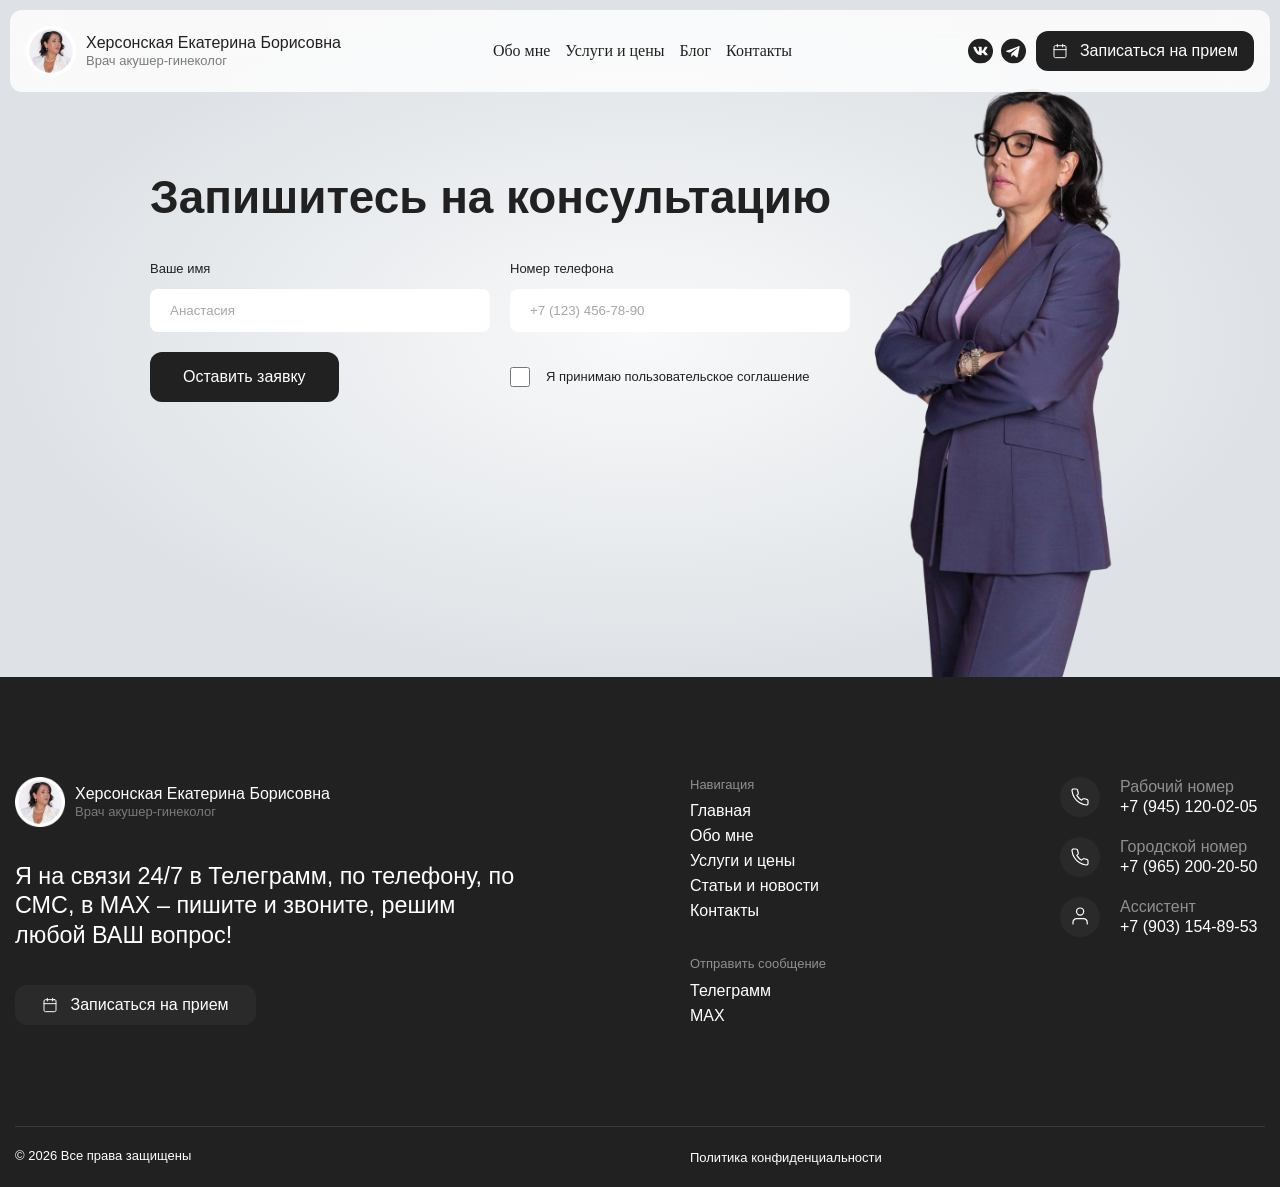
==== about.html @ 73e034a6 "first commit" ====
<!DOCTYPE html>
  <html lang="en">

  <head>
    <meta charset="UTF-8">
    <meta name="viewport" content="width=device-width, initial-scale=1.0">
    <title>Херсонская Екатерина Борисовна</title>
    <link rel="stylesheet" href="vendors/swiper-bundle.min.css">
    <link rel="stylesheet" href="css/style.min.css">
  </head>

  <body>
    <header class="header-page">
      <nav class="header-nav">
        <a href="/" class="header-basic-logo">
          <img src="img/logo.png" alt="" class="logo-main">
          <div class="logo-content">
            <h2 class="logo-title">Херсонская Екатерина Борисовна</h2>
            <p class="logo-text">Врач акушер-гинеколог</p>
          </div>
        </a>
        <div class="header-menu">
          <ul class="nav-page">
            <li class="nav-item">
              <a href="" class="nav-link">Обо мне</a>
            </li>
            <li class="nav-item">
              <a href="" class="nav-link">Услуги и цены</a>
            </li>
            <li class="nav-item">
              <a href="blog.html" class="nav-link">Блог</a>
            </li>
            <li class="nav-item">
              <a href="contacts.html" class="nav-link">Контакты</a>
            </li>
          </ul>
          <div class="callback-content">
            <p class="header-nav-text">Я на связи 24/7 в Телеграмм, по телефону, по СМС, в МАХ – пишите и звоните, решим любой ВАШ вопрос!</p>
            <ul class="header-social">
              <li class="social-item">
                <a href="" class="social-link">
                  <svg>
                    <use xlink:href="sprite/sprite.svg#vk"></use>
                  </svg>
                </a>
              </li>
              <li class="social-item">
                <a href="" class="social-link">
                  <svg>
                    <use xlink:href="sprite/sprite.svg#telegram"></use>
                  </svg>
                </a>
              </li>
            </ul>
            <button class="callback btn-dark">
              <svg>
                <use xlink:href="sprite/sprite.svg#calendar"></use>
              </svg>
              <span>Записаться на прием</span>
            </button>
            <ul class="phone-list">
              <li class="phone-item">
                <a href="tel:+79451200205" class="phone-link">
                  <svg>
                    <use xlink:href="sprite/sprite.svg#phone"></use>
                  </svg>
                  <p>
                    <span class="phone-link-title">Рабочий номер</span>
                    <span>+7 (945) 120-02-05</span>
                  </p>
                </a>
              </li>
              <li class="phone-item">
                <a href="tel:+79652002050" class="phone-link">
                  <svg>
                    <use xlink:href="sprite/sprite.svg#phone"></use>
                  </svg>
                  <p>
                    <span class="phone-link-title">Городской номер</span>
                    <span>+7 (965) 200-20-50</span>
                  </p>
                </a>
              </li>
              <li class="phone-item">
                <a href="tel:+79031548953" class="phone-link">
                  <svg>
                    <use xlink:href="sprite/sprite.svg#phone-people"></use>
                  </svg>
                  <p>
                    <span class="phone-link-title">Ассистент</span>
                    <span>+7 (903) 154-89-53</span>
                  </p>
                </a>
              </li>
            </ul>
          </div>
        </div>
        <button class="btn-burger">
          <span class="burger-line"></span>
        </button>
      </nav>
    </header>

    <main>
      <section class="section-form">
        <div class="container">
          <h2 class="section-title">Запишитесь на консультацию</h2>
          <form action="#" class="form-page">
            <label class="form-field" for="">
              <span>Ваше имя</span>
              <input type="text" placeholder="Анастасия">
            </label>
            <label class="form-field" for="">
              <span>Номер телефона</span>
              <input type="tel" placeholder="+7 (123) 456-78-90">
            </label>
            <input type="submit" value="Оставить заявку" class="btn form-submit btn-dark">
            <label class="form-field-checkbox" for="">
              <input type="checkbox" name="politic">
              <span>Я принимаю пользовательское соглашение</span>
            </label>
          </form>
        </div>
      </section>

    </main>

    <footer class="footer-page">
      <div class="container">
        <ul class="footer-inner">
          <li class="footer-inner-item">
            <a href="" class="header-basic-logo">
              <img src="img/logo.png" alt="" class="logo-main">
              <div class="logo-content">
                <h2 class="logo-title">Херсонская Екатерина Борисовна</h2>
                <p class="logo-text">Врач акушер-гинеколог</p>
              </div>
            </a>
            <p class="header-nav-text">
              Я на связи 24/7 в Телеграмм, по телефону, по СМС, в МАХ – пишите и звоните, решим любой ВАШ вопрос!
            </p>
            <button class="callback btn-dark">
              <svg>
                <use xlink:href="sprite/sprite.svg#calendar"></use>
              </svg>
              <span>Записаться на прием</span>
            </button>
          </li>
          <li class="footer-inner-item">
            <div class="nav-footer-content">
              <h2>Навигация</h2>
              <ul class="footer-nav">
                <li>
                  <a href="#">Главная</a>
                </li>
                <li>
                  <a href="blog.html">Обо мне</a>
                </li>
                <li>
                  <a href="#">Услуги и цены</a>
                </li>
                <li>
                  <a href="#">Статьи и новости</a>
                </li>
                <li>
                  <a href="contacts.html">Контакты</a>
                </li>
              </ul>
            </div>
            <div class="nav-footer-content">
              <h2>Отправить сообщение</h2>
              <ul class="footer-nav">
                <li>
                  <a href="#">Телеграмм</a>
                </li>
                <li>
                  <a href="#">MAX</a>
                </li>
              </ul>
            </div>
          </li>
          <li class="footer-inner-item">
            <ul class="phone-list">
              <li class="phone-item">
                <a href="tel:+79451200205" class="phone-link">
                  <svg>
                    <use xlink:href="sprite/sprite.svg#phone"></use>
                  </svg>
                  <p>
                    <span class="phone-link-title">Рабочий номер</span>
                    <span>+7 (945) 120-02-05</span>
                  </p>
                </a>
              </li>
              <li class="phone-item">
                <a href="tel:+79652002050" class="phone-link">
                  <svg>
                    <use xlink:href="sprite/sprite.svg#phone"></use>
                  </svg>
                  <p>
                    <span class="phone-link-title">Городской номер</span>
                    <span>+7 (965) 200-20-50</span>
                  </p>
                </a>
              </li>
              <li class="phone-item">
                <a href="tel:+79031548953" class="phone-link">
                  <svg>
                    <use xlink:href="sprite/sprite.svg#phone-people"></use>
                  </svg>
                  <p>
                    <span class="phone-link-title">Ассистент</span>
                    <span>+7 (903) 154-89-53</span>
                  </p>
                </a>
              </li>
            </ul>
          </li>
        </ul>
        <ul class="footer-copyright">
          <li>
            <p>© 2026 Все права защищены</p>
          </li>
          <li>
            <a href="#">Политика конфиденциальности</a>
          </li>
        </ul>
      </div>
    </footer>

    <div class="modal-preview" id="modal-preview">
      <div class="modal">
        <div class="modal-img">

        </div>
        <div class="modal-navigation">
          <button class="modal-arrow modal-prev btn-light">
            <svg>
              <use xlink:href="sprite/sprite.svg#arrow-site"></use>
            </svg>
          </button>
          <button class="modal-arrow modal-next btn-light">
            <svg>
              <use xlink:href="sprite/sprite.svg#arrow-site"></use>
            </svg>
          </button>
        </div>
      </div>
      <button class="modal-close">
        <span></span>
      </button>
    </div>

    <script src="vendors/swiper-bundle.min.js"></script>
    <script src="js/main.js"></script>
  </body>

  </html>
---- css/style.min.css ----
@font-face{font-family:"Helvetica";src:url(../fonts/InterTight-Regular.woff2)format("woff2");font-style:normal;font-display:swap}@font-face{font-family:"Helvetica";src:url(../fonts/InterTight-Regular.woff)format("woff");font-style:normal;font-display:swap}@font-face{font-family:"Helvetica";src:url(../fonts/InterTight-Italic.woff2)format("woff2");font-style:italic;font-display:swap}@font-face{font-family:"Helvetica";src:url(../fonts/InterTight-Italic.woff)format("woff");font-style:italic;font-display:swap}.visually-hidden{position:absolute;width:1px;height:1px;margin:-1px;padding:0;border:0;clip:rect(0 0 0 0);overflow:hidden}.container,body{width:100%;margin:0 auto}body,p{line-height:125%}body{height:100%;background-color:#fff;color:#212121}*,::after,::before{box-sizing:border-box}p{font-family:"InterTight-Regular","Arial","Arial",sans-serif;font-weight:400;font-style:normal}ul{margin:0;padding:0;list-style-type:none}.post-content-item img,img{width:100%;height:100%;-o-object-fit:cover;object-fit:cover}.container{overflow:hidden;max-width:480px;padding:0 10px}@media screen and (min-width:480px){.container{max-width:768px}}@media screen and (min-width:768px){.container{max-width:992px}}@media screen and (min-width:992px){.container{max-width:1450px;padding:0 15px}}@media screen and (min-width:1230px){.container{max-width:1450px}}.swiper-wrapper{margin:0;padding:0;list-style-type:none;z-index:11}.section-title{color:#212121;font-size:min(31px + 17*(100vw - 320px)/1100);font-family:"InterTight-Regular","Arial",sans-serif;font-weight:700;font-style:normal;margin:0 0 40px;line-height:1}.section-subtitle,.section-suptitle{font-size:13px;font-family:"InterTight-Regular","Arial","Arial",sans-serif;font-weight:500;font-style:normal;line-height:125%;color:#7a7a7a;margin:0 0 20px}.section-suptitle{font-size:20px;margin:0}@media screen and (max-width:768px){.section-suptitle{font-size:16px}}.section-text{font-family:"InterTight-Regular","Arial","Arial",sans-serif;font-weight:500;font-style:normal;line-height:125%;font-size:16px;color:#212121;margin:0}.header-page{padding:10px 10px 0;position:fixed;top:0;left:0;right:0;z-index:1000}.header-nav{background:rgba(255,255,255,.8);backdrop-filter:blur(20px);padding:10px 20px;margin:0 auto;display:grid;grid-template-columns:1fr 1fr 1fr;align-items:center;border-radius:12px;gap:10px}.header-basic-logo{display:flex;align-items:center;gap:20px;text-decoration:none}.logo-main{width:60px;height:60px}.logo-content,.phone-link p{display:flex;flex-direction:column}.logo-text,.logo-title{margin:0;font-family:"InterTight-Regular","Arial","Arial",sans-serif;font-weight:500;font-style:normal;line-height:125%;font-size:16px;color:#212121}.logo-text{color:#7a7a7a;font-size:13px}.header-menu{grid-column:span 2;display:grid;grid-template-columns:1fr 1fr;align-items:center}.nav-page{display:flex;justify-content:center;align-items:center;gap:25px}.nav-item,.nav-page{margin:0;padding:0;list-style-type:none}.nav-link{color:#212121;text-decoration:none}.header-nav-text{margin:0;color:#fff;font-size:20px;display:none}.callback-content{display:flex;justify-content:flex-end;gap:20px}.header-social{margin:0;padding:0;list-style-type:none;display:flex;gap:8px;align-items:center}.social-item{width:32px;height:32px;border-radius:50%}.btn-burger,.callback,.social-link{align-items:center;justify-content:center;cursor:pointer}.social-link{width:100%;height:100%;display:flex}.btn-burger,.callback{background:#212121;border-radius:12px;border:0}.callback,.callback svg{transition:all .4s ease-in-out;color:#fff}.callback{display:flex;gap:12px;font-size:16px;padding:14px 24px}.callback svg{width:16px;height:16px}.btn-burger{display:none;width:48px;height:48px;padding:0}.burger-line{width:24px;height:2px;position:relative}.burger-line::after,.burger-line::before{content:"";position:absolute;left:calc(50% - 12px);z-index:1;background:#fff;width:24px;height:2px}.burger-line::before{top:7px}.burger-line::after{bottom:7px}.btn-burger.active,.burger-line{background:#fff}.btn-burger.active .burger-line{background:#212121;transform:rotate(45deg)}.btn-burger.active .burger-line::before{background:#212121;transform:rotate(90deg);top:0}.btn-burger.active .burger-line::after,.phone-list{display:none}.phone-list{flex-direction:column;align-items:flex-start;padding:0;list-style-type:none;gap:20px;margin:40px 0 0}.phone-link{display:flex;gap:20px;align-items:center;color:#fff;text-decoration:none;transition:all .4s ease-in-out}.phone-link p{margin:0}.phone-link svg{width:40px;height:40px}.footer-copyright a:hover,.footer-nav a:hover,.phone-link-title,.phone-link:hover{color:#909090}@media screen and (max-width:1450px){.nav-page{gap:15px}.header-nav{padding:16px}.header-basic-logo{gap:10px}.logo-main{width:50px;height:50px}.social-item{width:25px;height:25px}.callback-content{gap:10px}.callback{padding:10px 15px}}@media screen and (max-width:992px){.header-basic-logo{grid-column:span 2}.header-menu{display:none;grid-column:span 3}.btn-burger{display:flex;margin-left:auto}.header-page.active{top:0;height:100vh;background:#212121;overflow-y:scroll;padding-right:0}.header-page.active .header-nav{background:0 0;padding-bottom:100px}.header-page.active .logo-title{color:#fff}.header-page.active .header-menu{display:flex;flex-direction:column;order:2}.header-page.active .header-nav-text{display:inline-block;max-width:380px;margin-bottom:20px}.nav-page{margin:60px 0}.nav-page .nav-link{color:#fff;-moz-text-align-last:left;text-align-last:left;font-size:32px;font-family:"InterTight-Regular","Arial",sans-serif;font-weight:700;font-style:normal;line-height:125%}.callback-content,.nav-page{width:100%;flex-direction:column;align-items:flex-start}.callback-content .header-social{display:none}.callback-content .callback{background:rgba(255,255,255,.0392156863);padding:14px 24px}.callback-content .callback svg{width:20px;height:20px}.callback-content .phone-list{display:flex}}@media screen and (max-width:768px){.header-nav{grid-template-columns:1fr 1fr 50px}.header-nav .logo-main{display:none}.logo-title{font-size:14px}}.footer-page{background:#212121;padding-top:100px}.footer-inner{display:grid;grid-template-columns:510px 205px 205px;justify-content:space-between;gap:10px;align-items:flex-start}.footer-inner-item,.footer-nav,.nav-footer-content{display:flex;flex-direction:column;gap:35px}.footer-inner-item .callback{background-color:rgba(255,255,255,.0392156863);max-width:241px}.footer-inner-item .header-nav-text{display:block;font-size:min(19px + 5*(100vw - 320px)/1100)}.footer-inner-item .phone-list{margin-top:0;display:flex}.footer-inner-item .logo-title{color:#fff}.footer-nav,.nav-footer-content{gap:8px}.footer-copyright a,.footer-copyright p,.footer-nav a,.nav-footer-content h2{font-family:"InterTight-Regular","Arial","Arial",sans-serif;font-weight:500;font-style:normal;line-height:125%}.nav-footer-content h2{margin:0;font-size:13px;color:#909090}.footer-nav{gap:5px}.footer-copyright a,.footer-copyright p,.footer-nav a{color:#fff;text-decoration:none;font-size:16px;transition:all .4s ease-in-out}.footer-copyright{display:grid;grid-template-columns:510px 205px 205px;justify-content:space-between;align-items:center;padding:20px 0;border-top:1px solid rgba(255,255,255,.1215686275);width:100%;margin-top:100px}.footer-copyright a,.footer-copyright p{font-size:13px;margin:0}@media screen and (max-width:1230px){.footer-copyright,.footer-inner{grid-template-columns:450px 1fr 1fr;gap:50px}}@media screen and (max-width:992px){.footer-page{padding-top:70px}.footer-inner{grid-template-columns:320px 150px 1fr;gap:30px}.footer-copyright{grid-template-columns:320px 200px 1fr;gap:30px;margin-top:70px}}@media screen and (max-width:768px){.footer-copyright,.footer-inner{grid-template-columns:1fr;gap:40px}.footer-copyright{gap:5px}.footer-inner-item:nth-child(2){flex-direction:row;justify-content:space-between}.footer-page{padding-top:40px}.footer-copyright{margin-top:40px}}@media screen and (max-width:480px){.footer-nav a,.nav-footer-content h2{font-size:14px}}.btn,.btn-all{transition:all .4s ease-in-out}.btn{text-align:center;justify-self:center;display:flex;justify-content:center;align-items:center;font-family:"InterTight-Regular","Arial","Arial",sans-serif;font-weight:500;font-style:normal;line-height:125%;font-size:16px;padding:14px 32px;border-radius:12px;border:1px solid transparent}.btn-all{margin-top:40px;text-decoration:none}.btn-all:hover{background:rgba(255,255,255,.0392156863);color:#fff}.btn-dark{background-color:#212121;color:#fff}.btn-dark:hover,.btn-light{background:#fff;color:#212121}.btn-dark:hover svg,.btn-light svg{color:#212121}.btn-dark,.btn-light{border:1px solid transparent}.btn-dark svg,.btn-light svg{transition:all .4s ease-in-out}.btn-dark:hover{border:1px solid #212121}.btn-light:hover{background:rgba(255,255,255,.0392156863);color:#fff}.btn-light:hover svg{color:#fff}.btn-about{position:absolute;bottom:-80px;right:-80px;font-size:16px;font-family:"InterTight-Regular","Arial","Arial",sans-serif;font-weight:500;font-style:normal;line-height:125%;border:0;border-radius:50%;background-color:#212121;width:160px;height:160px;color:#fff;display:flex;align-items:center;justify-content:center;text-decoration:none;text-align:center}@media screen and (max-width:1230px){.btn-about{width:100px;height:100px;right:-50px;bottom:-50px;font-size:14px}}@media screen and (max-width:992px){.btn-about{width:100%;height:auto;right:0;bottom:0;font-size:16px;padding:14px 0;border-radius:12px}}.modal-preview{position:fixed;top:0;left:0;right:0;z-index:1000;background-color:rgba(0,0,0,.8);width:100%;height:100%;display:none;align-items:center;justify-content:center}.modal-preview.active{display:flex}.modal{padding:0 70px;position:relative}.modal-img{width:100%;max-width:490px;height:100%;-o-object-fit:cover;object-fit:cover}.modal-img .swiper-slide{margin:0!important;width:100%!important}.modal-img .swiper-history-text{padding:70px 30px;font-size:25px}.modal-navigation{position:absolute;top:calc(50% - 15px);left:0;right:0;z-index:10;width:100%;display:flex;justify-content:space-between;padding:0 20px}.modal-arrow,.slider-page .swiper-navigation .slider-button{border:0;border-radius:50%;cursor:pointer;transition:all .4s ease-in-out}.modal-arrow{width:30px;height:30px;display:flex;align-items:center;justify-content:center;background-color:#fff}.modal-arrow:hover{background-color:#212121}.modal-prev{transform:rotate(180deg)}.modal-close{position:absolute;top:28px;right:28px;z-index:10;width:40px;height:40px;background-color:#000;border-radius:12px;border:0;cursor:pointer}.modal-close span,.modal-close span::before{width:100%;height:2px;background-color:#fff;transition:all .4s ease-in-out}.modal-close span{display:flex;transform:rotate(45deg)}.modal-close span::before{content:"";position:absolute;left:0;top:0;z-index:1;transform:rotate(90deg)}.modal-close:hover span,.modal-close:hover span::before{background-color:#909090}@media screen and (max-width:768px){.modal{padding:0 10px}}.hero-content,.section-hero{align-items:center;position:relative}.section-hero{background:radial-gradient(50% 50%at 50% 50%,#f8f9fa 0,#dee2e6 100%);padding-bottom:20px;height:100vh;background-repeat:no-repeat;background-size:contain;background-position:0 50%;display:grid;grid-template-columns:repeat(3,1fr);gap:20px;justify-content:center;overflow:hidden}.section-hero .hero-img,.swiper-hero .swiper-slide img{width:100%;height:100%;-o-object-fit:cover;object-fit:cover}.section-hero .hero-img{position:absolute;left:0;z-index:1;top:0;max-width:735px;max-height:950px;-o-object-position:top;object-position:top}.hero-content{display:flex;flex-direction:column;height:100%;color:#212121;margin:0 0 0 auto;z-index:5;padding-top:70px}.page-title{margin:auto;font-family:"InterTight-Regular","Arial",sans-serif;font-weight:700;font-style:normal;font-size:80px;line-height:1;text-align:center}.author-info{margin:0;padding:0;list-style-type:none;display:flex;align-items:center;gap:20px}.author-item,.form-field input{display:flex;background-color:#fff}.author-item{border-radius:12px;padding:20px;text-align:center;flex-direction:column;gap:8px;width:205px;box-shadow:0 8px 16px 0 rgba(0,0,0,.1215686275)}.author-item-title{font-family:"InterTight-Regular","Arial",sans-serif;font-weight:700;font-style:normal;font-size:40px;line-height:1;margin:0}.author-item-text{margin:0}.swiper-hero{margin-right:40px;max-width:420px;height:100%;background-color:#212121}.swiper-hero .swiper-wrapper{margin:0;padding:0;list-style-type:none;transition-timing-function:linear!important}.swiper-hero .swiper-slide{height:100%;max-height:520px!important;width:100%}.swiper-hero .swiper-slide img{-o-object-position:90%;object-position:90%}@media screen and (max-width:1450px){.page-title{font-size:60px}.author-item{width:160px}.author-item-title{font-size:30px}.swiper-hero{max-width:320px;margin-right:20px}.swiper-hero .swiper-slide{max-height:400px!important}}@media screen and (max-width:992px){.section-hero{background:url(../img/bg-mobil.webp),radial-gradient(50% 50%at 50% 50%,#f8f9fa 0,#dee2e6 100%);background-repeat:no-repeat;background-position:0 50%;background-size:230px 100%,100% 100%}.empty-box{display:none}.hero-content{grid-column:span 2;margin-right:auto;padding-left:10px;margin-left:0}.hero-content .page-title{margin-top:50px;letter-spacing:2px;text-align:left}.hero-content .page-title span{color:#fff}.section-hero .hero-img{max-width:490px;-o-object-fit:contain;object-fit:contain;top:auto;height:auto;max-height:none;bottom:20px}}@media screen and (max-width:768px){.section-hero{background-size:125px 100%,100% 100%;grid-template-columns:1fr 1fr}.hero-content{grid-column:auto;width:100%}.section-hero .hero-img{max-width:360px;top:20%;bottom:auto;left:-40px}.page-title{margin-left:0;font-size:43px}.author-info{flex-direction:column;gap:10px;width:100%}.author-info .author-item{width:100%;padding:15px}.swiper-hero{margin-right:10px}.swiper-hero .swiper-slide{max-height:340px!important}}@media screen and (max-width:480px){.section-hero{background-size:100px 100%,100% 100%;grid-template-columns:1fr max-content}.page-title{font-size:33px}.section-hero .hero-img{left:-65px}.author-item{align-items:flex-start}.author-item-title{font-size:27px}.swiper-hero{margin-right:0}.swiper-hero .swiper-slide{max-height:170px!important}}@media screen and (max-width:390px){.section-hero{background-size:80px 100%,100% 100%}.hero-content .page-title{font-size:26px;letter-spacing:1px}.section-hero .hero-img{left:-75px;max-width:335px;top:23%}.author-item{align-items:flex-start}.author-item-title{font-size:27px}.swiper-hero{margin-right:0}.swiper-hero .swiper-slide{max-height:150px!important}}.section-slider{padding:80px 0 120px}.slider-dark{background:#212121}.slider-dark .section-title{color:#fff}.subtitle-content{display:grid;grid-template-columns:1fr 1fr;align-items:flex-end;margin-bottom:35px;gap:20px}.subtitle-content-text{color:#fff;font-size:20px;font-family:"InterTight-Regular","Arial","Arial",sans-serif;font-weight:500;font-style:normal;line-height:125%;margin:0}.subtitle-content-text span{color:#7a7a7a}.subtitle-italic{font-style:italic}.subtitle-bottom{display:none}.slider-content.container{padding:0 60px;max-width:1540px;position:relative}.slider-page{overflow:hidden}.slider-page .swiper-slide{width:100%;height:100%;background-size:cover;background-position:center;background-repeat:no-repeat;cursor:pointer}.slider-page .swiper-slide img,.slider-page .swiper-slide video{width:100%;-o-object-fit:cover;object-fit:cover;height:100%;-o-object-position:top;object-position:top}.slider-page .swiper-navigation{position:absolute;top:58%;left:0;right:0;z-index:10;width:100%;display:flex;align-items:center;justify-content:space-between}.slider-page .swiper-navigation .slider-button{width:40px;height:40px;background:#fff}.slider-page .swiper-navigation .slider-button svg{width:100%;height:100%;color:#212121;transition:all .4s ease-in-out}.slider-page .swiper-navigation .slider-button-prev{background:rgba(255,255,255,.0392156863);transform:rotate(180deg)}.slider-page .swiper-navigation .slider-button-next:hover svg,.slider-page .swiper-navigation .slider-button-prev svg{color:#fff}.slider-page .swiper-navigation .slider-button-next:hover{background:rgba(255,255,255,.0392156863)}.slider-page .swiper-navigation .slider-button-prev:hover{background:#fff}.slider-light .slider-page .swiper-navigation .slider-button-next:hover svg,.slider-light .slider-page .swiper-navigation .slider-button-prev svg,.slider-page .swiper-navigation .slider-button-prev:hover svg{color:#212121}.swiper-photo .swiper-slide img{height:350px}.reels-reviews .swiper-slide img{height:475px}.slider-light .slider-page .swiper-navigation .slider-button-next:hover,.slider-light .slider-page .swiper-navigation .slider-button-prev{background:#e9ecef}.slider-light .slider-page .swiper-navigation .slider-button-next,.slider-light .slider-page .swiper-navigation .slider-button-prev:hover{background:#212121}.slider-light .slider-page .swiper-navigation .slider-button-next svg,.slider-light .slider-page .swiper-navigation .slider-button-prev:hover svg{color:#fff}.swiper-achievements .swiper-slide{height:425px;position:relative;display:flex;align-self:flex-end;padding:20px}.swiper-achievements .swiper-slide::before,.swiper-history .swiper-slide::before{content:"";position:absolute;left:0;right:0;width:100%;background:linear-gradient(180deg,rgba(33,33,33,0)0,rgba(33,33,33,.9) 100%)}.swiper-achievements .swiper-slide::before{bottom:0;z-index:1;height:120px}.form-field span,.swiper-achievements .achievements-text{font-family:"InterTight-Regular","Arial","Arial",sans-serif;font-weight:500;font-style:normal;line-height:125%}.swiper-achievements .achievements-text{display:inline-block;color:#fff;font-size:20px;margin:auto 0 0;position:relative;z-index:10}.swiper-history .swiper-slide{width:100%;height:600px;display:flex;align-items:center;justify-content:center;padding-left:20px;padding-right:20px;text-decoration:none;color:#212121;transition:all .4s ease-in-out;position:relative;cursor:pointer}.swiper-history .swiper-slide::before{top:0;z-index:10;height:100%;opacity:0;transition:all .4s ease-in-out}.swiper-history .swiper-slide:hover::before{opacity:1}.swiper-history .swiper-history-text{text-transform:uppercase;text-align:center;font-family:"InterTight-Regular","Arial",sans-serif;font-weight:700;font-style:normal;line-height:125%;font-size:15px}@media screen and (min-width:1200px){.slider-no-subtitle .swiper-navigation{top:45%}}@media screen and (max-width:1200px){.slider-content.container{padding:0 20px}.slider-page .swiper-navigation{top:10px;right:20px;left:auto;gap:10px;justify-content:flex-end}}@media screen and (max-width:992px){.section-slider{padding:60px 0}.slider-content.container{padding:0 10px}.subtitle-content{grid-template-columns:1fr;align-items:flex-start;gap:10px}.subtitle-top{display:none}.subtitle-bottom{display:inline-block;margin-top:35px}.slider-page .swiper-navigation{top:5px}.slider-page .swiper-navigation .slider-button{width:32px;height:32px}}@media screen and (max-width:768px){.slider-content h2{text-align:left!important}.swiper-photo .swiper-slide img{height:235px}.reels-reviews .swiper-slide img{height:330px}.swiper-history .swiper-slide{height:400px}.swiper-history .swiper-history-text{font-size:13px}}@media screen and (max-width:480px){.slider-content h2{max-width:270px}}.section-about-author{padding-top:120px;padding-bottom:120px}.section-about-author .section-title{margin-bottom:60px}.section-about-author .section-text{margin:0 0 24px}.about-author-content{display:grid;grid-template-columns:660px 1fr;gap:40px;padding-bottom:75px;margin-bottom:80px}.about-author-photo{position:relative;background-position:center;background-size:cover;background-repeat:no-repeat;margin-right:80px;height:100%}.about-author-content-info,.about-author-photo{display:flex;flex-direction:column}.section-basic-text{font-family:"InterTight-Italic","Arial",sans-serif;font-weight:700;font-style:italic;line-height:125%;font-size:20px;margin:16px 0 0}.section-about-author .author-info{display:grid;grid-template-columns:repeat(4,1fr);gap:20px;align-items:center}.section-about-author .author-item{width:100%;padding-left:32px;padding-right:32px;align-items:flex-start}.section-about-author .author-item-title{font-size:min(28px + 4*(100vw - 320px)/1100);text-align:left}.section-about-author .author-item-text{font-size:20px;text-align:left}@media screen and (max-width:1230px){.about-author-content{grid-template-columns:450px 1fr;gap:20px}.about-author-photo{margin-right:50px}.section-about-author .author-item{padding:20px}.section-about-author .author-item-text{font-size:18px}}@media screen and (max-width:992px){.section-about-author{padding-top:60px;padding-bottom:80px}.section-about-author .section-title{margin-bottom:40px}.section-about-author .author-item-text{font-size:16px}.section-about-author .author-info{grid-template-columns:repeat(2,1fr);gap:10px}.section-about-author .author-item{height:116px}.about-author-content{grid-template-columns:1fr;padding-bottom:0;margin-bottom:60px;gap:60px}.about-author-photo{order:2;width:100%;height:750px;margin-right:0}}@media screen and (max-width:768px){.about-author-photo{height:570px}}.section-posts{padding-top:100px;padding-bottom:120px}.posts-content{display:grid;grid-template-columns:repeat(4,1fr);gap:20px;margin:0;padding:0;list-style-type:none}.post-content-item{border-radius:12px;overflow:hidden}@media screen and (max-width:768px){.section-posts{padding-top:60px;padding-bottom:60px}.posts-content{grid-template-columns:repeat(2,1fr)}}.section-form{padding:175px 135px 275px;background:url(../img/form-author.webp),radial-gradient(50% 50%at 50% 50%,#f8f9fa 0,#dee2e6 100%);background-size:contain;background-repeat:no-repeat;background-position:85%}.form-page{display:grid;grid-template-columns:1fr 1fr;align-items:center;justify-content:flex-start;gap:20px;max-width:700px}.form-field{display:flex;flex-direction:column;gap:12px}.form-field span{font-size:13px}.form-field input{padding:14px 20px;border:0;border-radius:8px;color:#212121}.form-field input::-moz-placeholder{color:#a6a6a6}.form-field input::placeholder{color:#a6a6a6}.form-field-checkbox{font-size:13px;font-family:"InterTight-Regular","Arial","Arial",sans-serif;font-weight:500;font-style:normal;line-height:125%;display:flex;gap:16px;align-items:center}.form-field-checkbox input{margin:0;width:20px;height:20px}.form-submit{justify-self:start}@media screen and (max-width:1230px){.section-form{padding:60px 75px 30px}.section-form .section-title{max-width:400px}.form-page{grid-template-columns:1fr}.form-field input{background:rgba(255,255,255,.4);backdrop-filter:blur(20px)}}@media screen and (max-width:768px){.section-form{padding:60px 10px 30px;background-position:95%}.form-field-checkbox{max-width:215px;gap:12px;font-size:11px}}.section-about-cliniks{display:grid;grid-template-columns:1fr 1fr;gap:20px;padding-top:120px;padding-bottom:90px}.about-author-content-info{min-width:0}.about-cliniks-slider{min-width:0;position:relative;overflow:hidden}.about-cliniks-slider .swiper-wrapper{max-height:450px}.about-cliniks-slider .swiper-slide{min-width:0;border-radius:12px;overflow:hidden}.about-cliniks-slider .swiper-slide img,.hint img{width:100%;height:100%;-o-object-fit:cover;object-fit:cover}.hint,.pagination-slider{display:flex;align-items:center}.pagination-slider{margin-top:20px;text-align:center;justify-content:center;gap:8px}.pagination-slider .swiper-pagination-bullet{background:#dbdee1;opacity:1;margin:0!important}.pagination-slider .swiper-pagination-bullet-active{background:#212121}.hint{position:absolute;left:20px;z-index:30;bottom:48px;gap:20px;padding:12px 20px;border-radius:12px;background:rgba(255,255,255,.6);backdrop-filter:blur(20px)}.hint img{border-radius:50%;width:48px;height:48px}.hint-info{display:flex;flex-direction:column}@media screen and (max-width:768px){.section-about-cliniks{grid-template-columns:1fr;padding-top:60px;padding-bottom:60px}.hint{left:10px;bottom:38px}.hint img{width:40px;height:40px}.about-cliniks-slider .swiper-wrapper{max-height:270px}}.section-allocation{padding:120px 0;background:#f2f3f4}.section-allocation .section-title{text-align:center}.section-allocation .section-suptitle{text-align:center;margin-bottom:60px}.allocation{display:grid;grid-template-columns:repeat(4,1fr);align-items:center;gap:20px}.allocation-item{border-radius:12px;width:100%;height:100%;max-height:340px;overflow:hidden;background-color:#fff}.allocation-info{padding:30px;display:flex;flex-direction:column;justify-content:flex-start;width:100%;height:100%;background:#fff}.allocation-info h3{font-family:"InterTight-Regular","Arial",sans-serif;font-weight:700;font-style:normal;line-height:125%;font-size:min(17px + 11*(100vw - 320px)/1100);color:#212121;margin:0 0 20px}.allocation-info a,.allocation-info p{font-family:"InterTight-Regular","Arial","Arial",sans-serif;font-weight:500;font-style:normal;line-height:125%}.allocation-info p{font-size:min(12px + 4*(100vw - 320px)/1100);color:#7a7a7a;margin:0}.allocation-info a{display:flex;justify-content:center;align-items:center;color:#212121;text-decoration:none;background-color:#e9ecef;padding:14px 24px;border-radius:12px;max-width:130px;margin-top:auto;transition:all .4s ease-in-out}.allocation-small{grid-column:span 1}.allocation-biggest{grid-column:span 2;display:grid;grid-template-columns:1fr 1fr}.allocation-biggest img{max-height:340px;border-radius:12px;-o-object-position:50% 40%;object-position:50% 40%}.allocation-info-left{order:-1}.mobile-allocation-btn{display:none;width:100%;align-items:center;justify-content:center;color:#212121;text-decoration:none;background-color:#dbdee1;border-radius:12px;height:300px;font-size:16px;font-family:"InterTight-Regular","Arial","Arial",sans-serif;font-weight:500;font-style:normal;line-height:125%}.allocation-info a:hover,.mobile-allocation-btn:hover{background-color:#212121;color:#fff}@media screen and (max-width:1230px){.allocation{grid-template-columns:repeat(3,1fr)}.empty-allocation{display:none}}@media screen and (max-width:992px){.allocation-info{padding:16px}.allocation-info h3{margin-bottom:8px}.allocation-biggest img{max-height:300px}}@media screen and (max-width:768px){.section-allocation{padding-top:60px;padding-bottom:60px}.section-allocation .btn-all{display:none}.section-allocation .mobile-allocation-btn{display:flex}.section-allocation .section-suptitle{margin-bottom:40px}.allocation{grid-template-columns:repeat(2,1fr);gap:10px}.allocation-item{max-height:100%}.allocation-biggest{grid-template-columns:1fr;gap:10px;grid-column:auto;grid-row:span 2}.allocation-info{height:300px}.allocation-info-left{order:1}}@media screen and (max-width:600px){.allocation-info{padding:10px;height:200px}.allocation-biggest img,.mobile-allocation-btn{height:200px}}@media screen and (max-width:380px){.allocation-info h3{font-size:14px}.allocation-biggest img,.allocation-info,.mobile-allocation-btn{height:150px}}.section-contacts{padding-top:120px;background:radial-gradient(50% 50%at 50% 50%,#f8f9fa 0,#dee2e6 100%)}.contacts-inner{display:grid;grid-template-columns:1fr 510px;gap:40px}.contacts-info{padding-top:50px;padding-bottom:40px}.contacts-info .page-title{font-size:min(25px + 35*(100vw - 320px)/1100);text-align:left;margin-bottom:50px}.contacts-info .section-text{margin-bottom:20px}.contacts-info .header-nav-text{display:inline-block;color:#212121;margin-bottom:40px}.contacts-info .phone-list{display:flex;margin-top:60px;margin-bottom:60px}.contacts-info .phone-item p{gap:5px}.contacts-info .phone-link{color:#212121}@media screen and (max-width:1230px){.contacts-inner{grid-template-columns:1fr 450px;gap:40px}.contacts-img{-o-object-position:bottom;object-position:bottom;-o-object-fit:contain;object-fit:contain}.contacts-info{padding-top:20px}.contacts-info .page-title{margin-bottom:30px}.contacts-info .phone-list{margin:35px 0}}@media screen and (max-width:992px){.contacts-inner{grid-template-columns:1fr 380px;gap:20px}.contacts-info{padding-top:20px}.contacts-info .page-title{font-size:35px;margin-bottom:15px}.contacts-info .section-text{margin-bottom:10px}.contacts-info .phone-list{margin:15px 0}}@media screen and (max-width:768px){.contacts-inner{grid-template-columns:1fr}}@media screen and (max-width:480px){.contacts-info .page-title{font-size:30px}}
/*# sourceMappingURL=style.min.css.map */
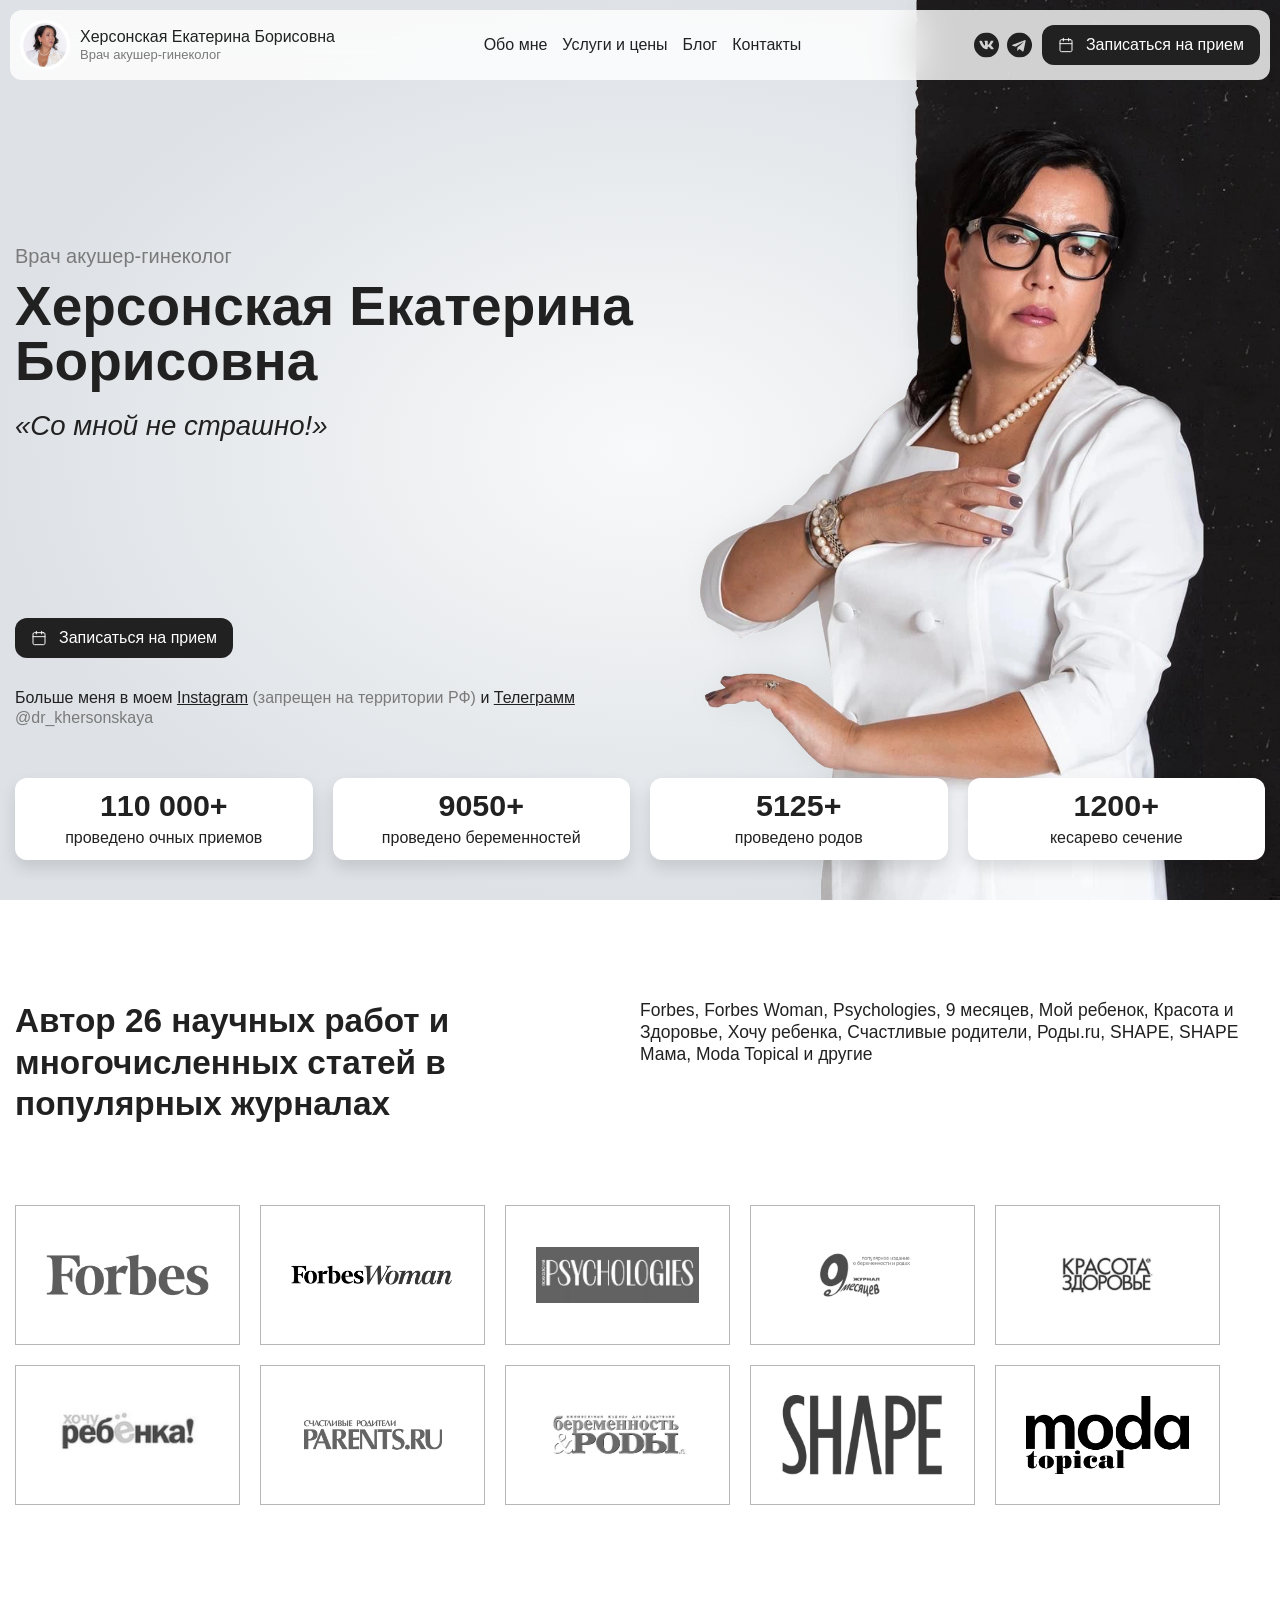
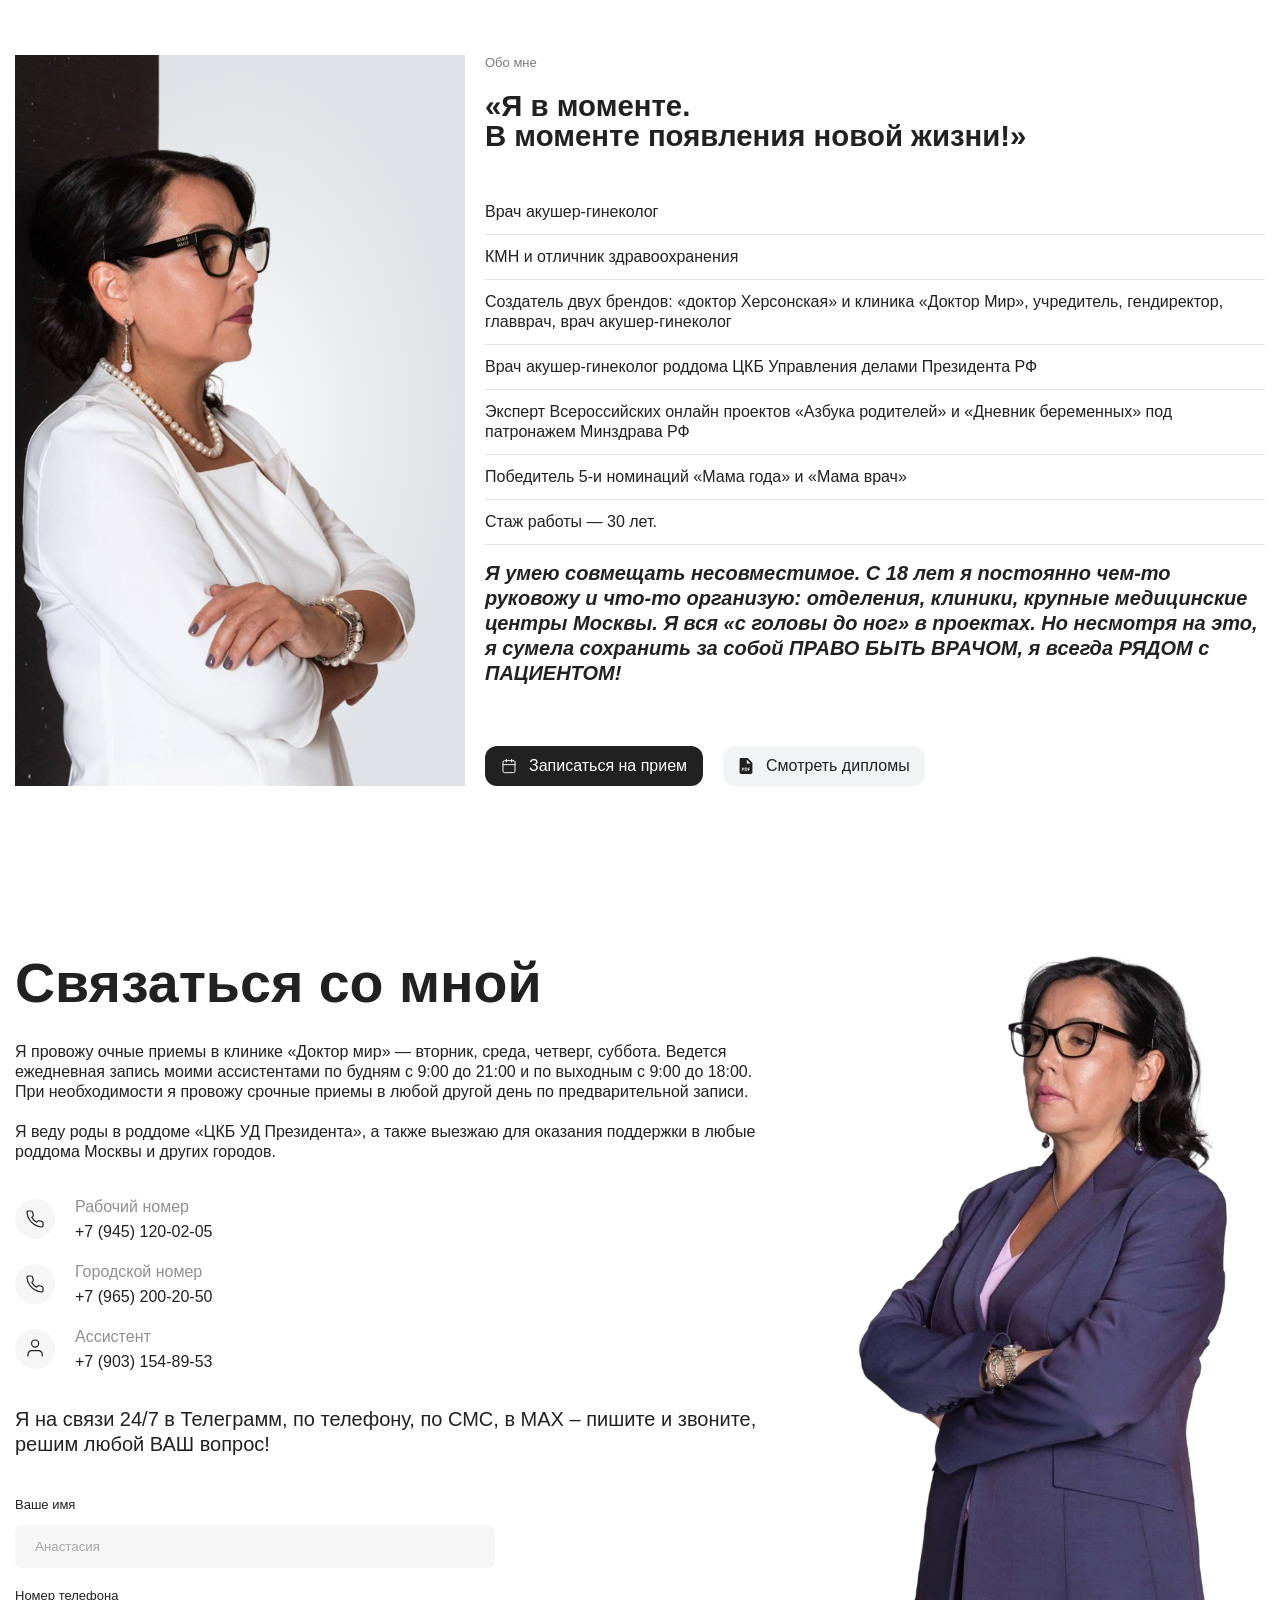
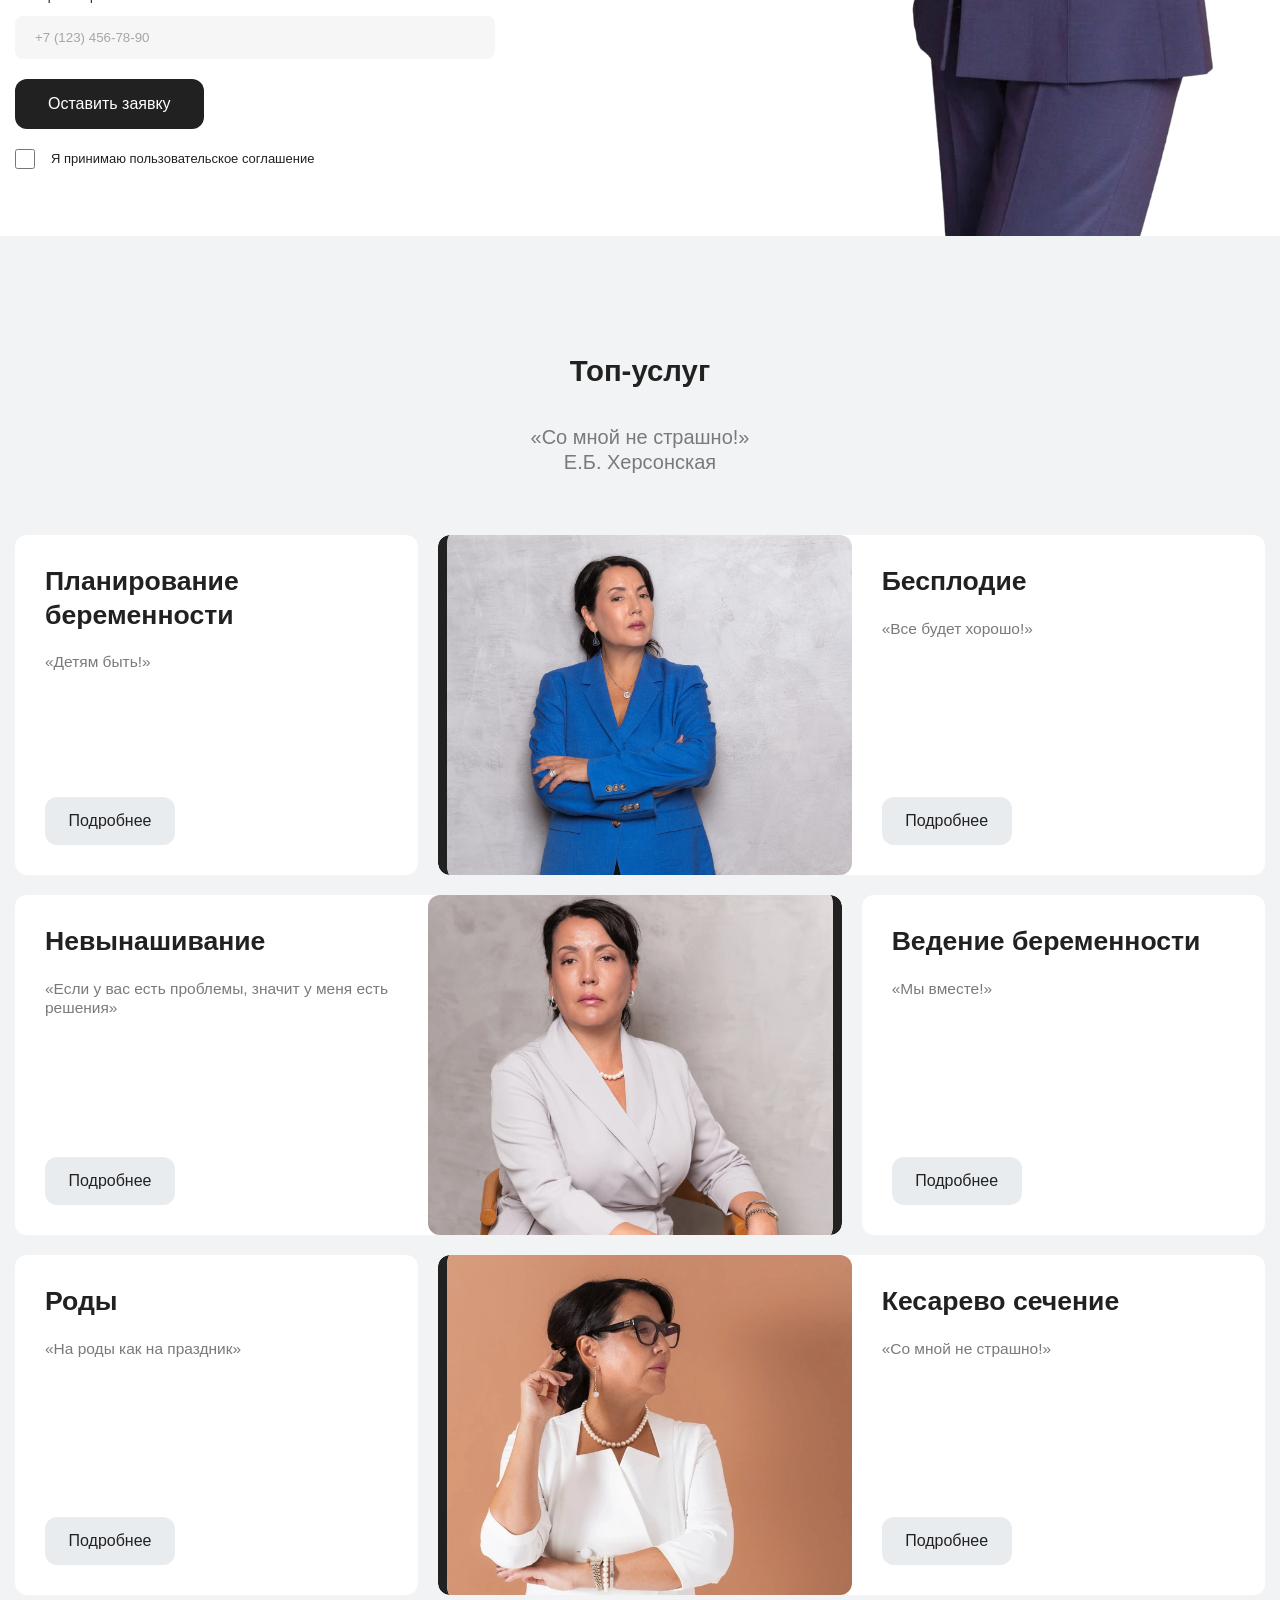
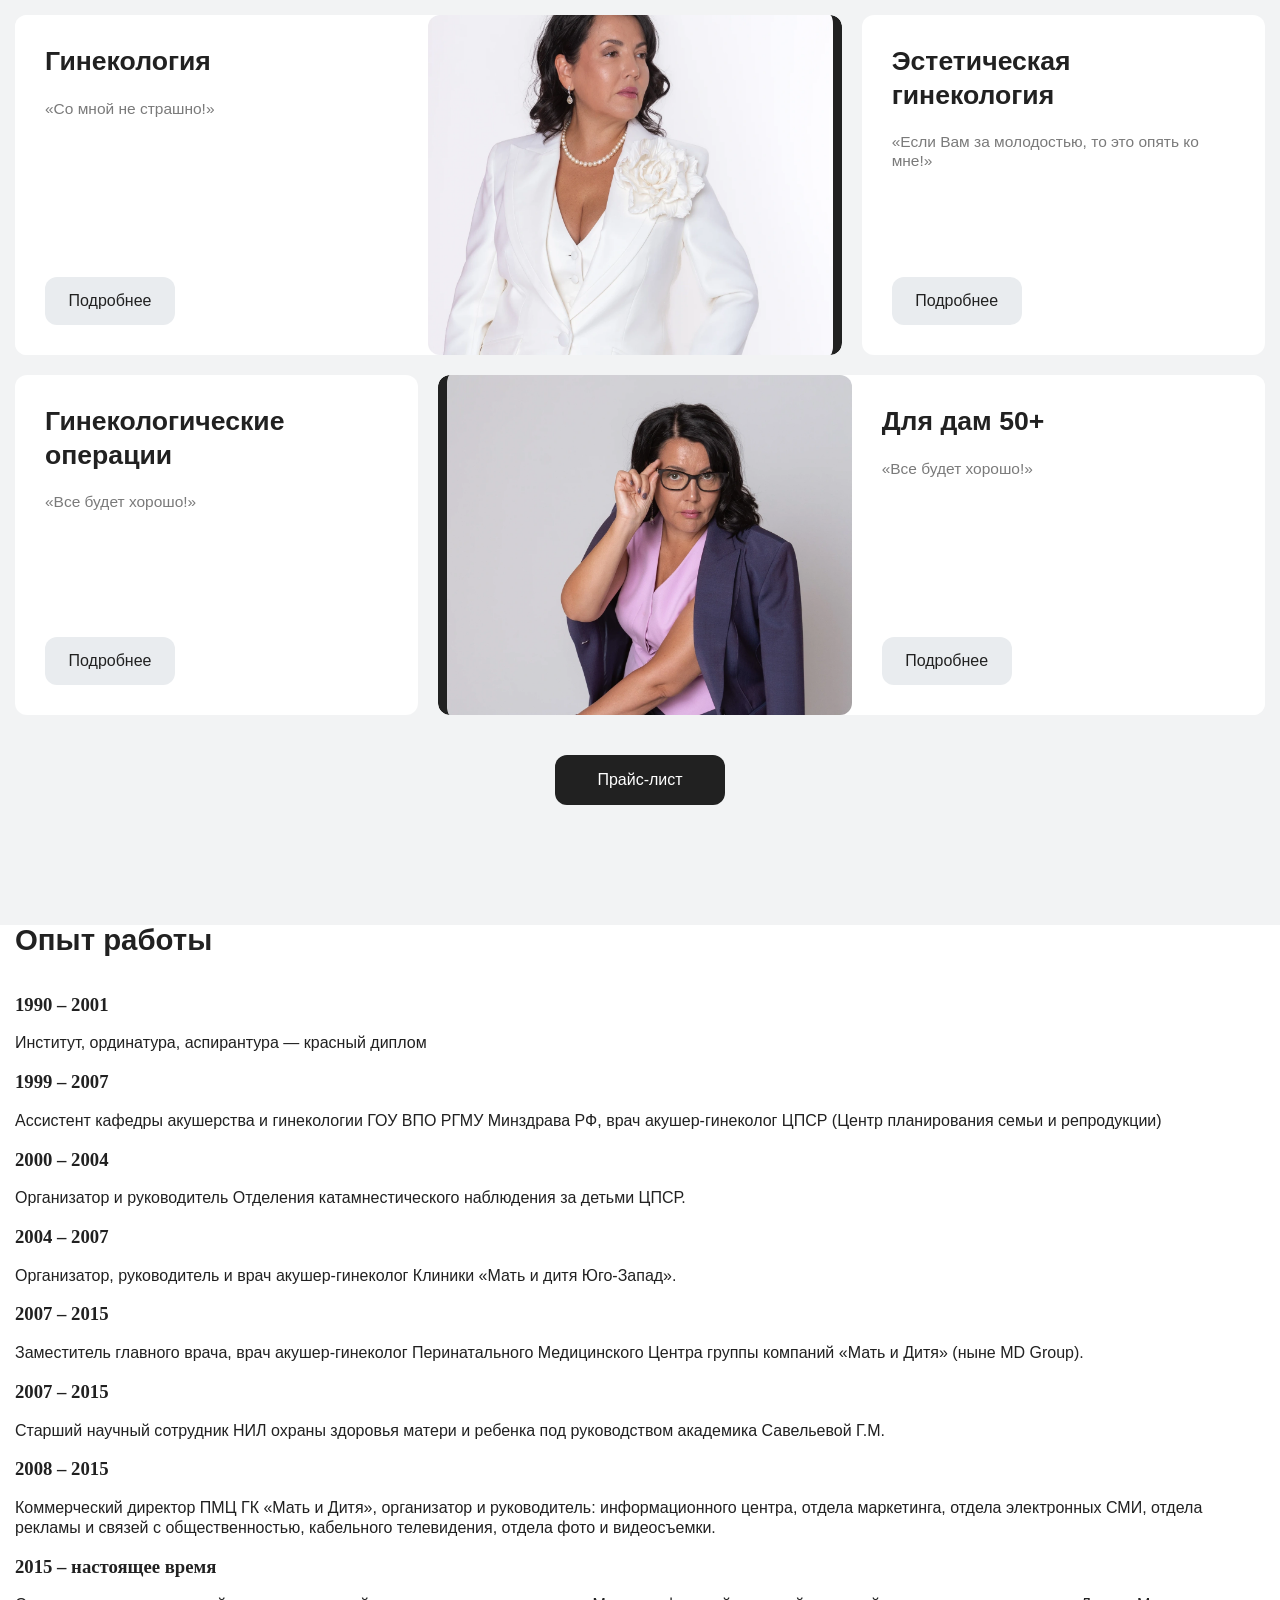
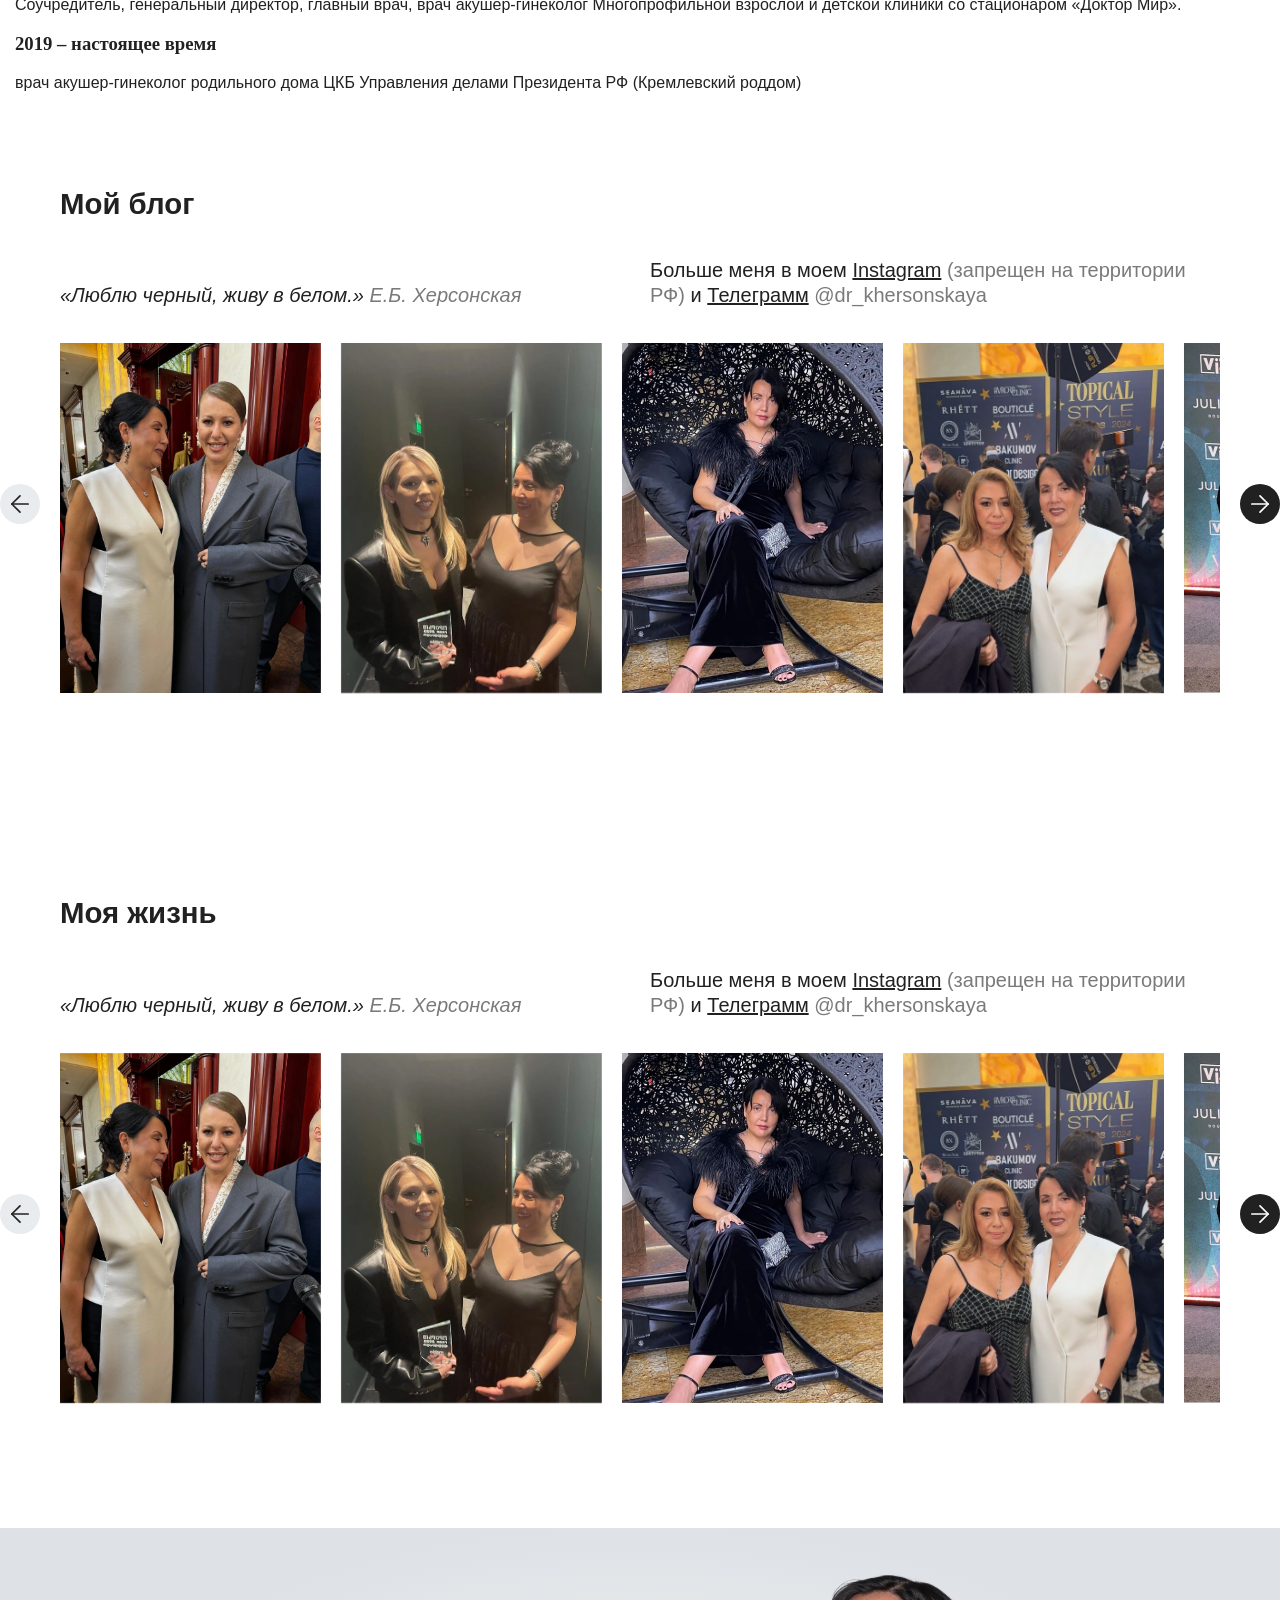
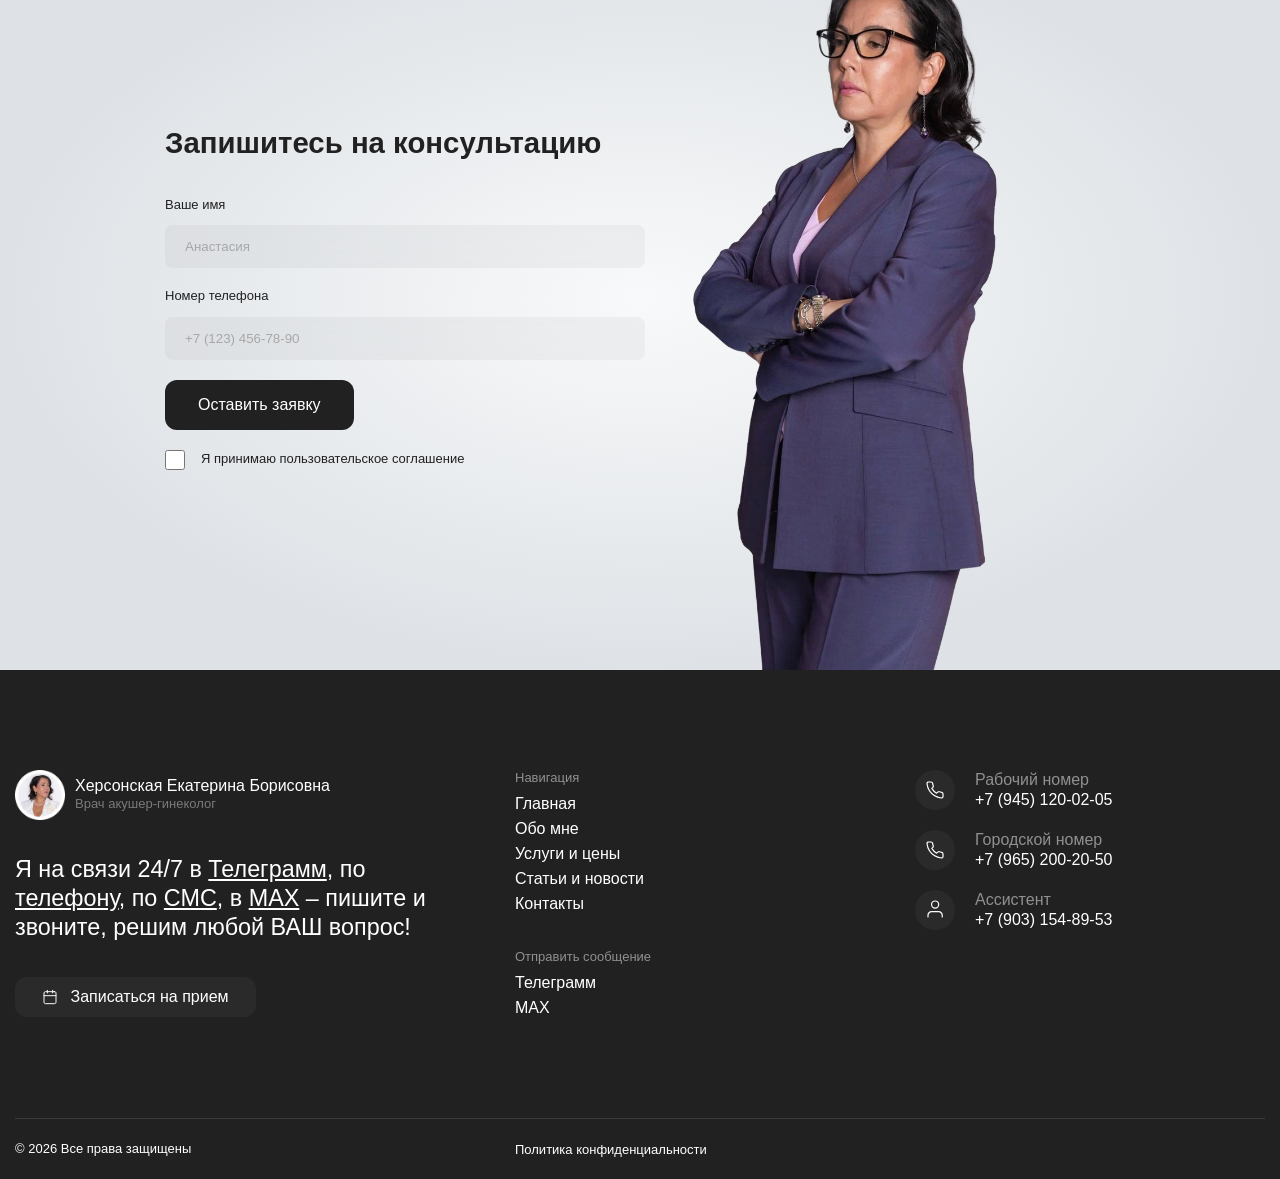
==== commit da8879ef: "Добавлена новая функциональность" ====
--- a/about.html
+++ b/about.html
@@ -22,7 +22,7 @@
         <div class="header-menu">
           <ul class="nav-page">
             <li class="nav-item">
-              <a href="" class="nav-link">Обо мне</a>
+              <a href="about.html" class="nav-link">Обо мне</a>
             </li>
             <li class="nav-item">
               <a href="" class="nav-link">Услуги и цены</a>
@@ -35,7 +35,7 @@
             </li>
           </ul>
           <div class="callback-content">
-            <p class="header-nav-text">Я на связи 24/7 в Телеграмм, по телефону, по СМС, в МАХ – пишите и звоните, решим любой ВАШ вопрос!</p>
+            <p class="header-nav-text">Я на связи 24/7 в <a href="">Телеграмм</a>, по <a href="">телефону</a>, по <a href="">СМС</a>, в <a href="">МАХ</a> – пишите и звоните, решим любой ВАШ вопрос!</p>
             <ul class="header-social">
               <li class="social-item">
                 <a href="" class="social-link">
@@ -101,7 +101,434 @@
       </nav>
     </header>
 
-    <main>
+    <main class="about-page">
+      <section class="section-hero-about">
+        <div class="container">
+          <div class="hero-content">
+            <div class="hero-content-about">
+              <p class="section-suptitle">Врач акушер-гинеколог</p>
+              <h1 class="page-title">Херсонская Екат<span>ерина</span> Борисовна</h1>
+              <p class="hero-about-subtitle">«Со мной не страшно!»</p>
+            </div>
+            <div class="about-sign-content slider-light">
+              <button class="callback btn-dark">
+                <svg>
+                  <use xlink:href="sprite/sprite.svg#calendar"></use>
+                </svg>
+                <span>Записаться на прием</span>
+              </button>
+              <p class="subtitle-content-text subtitle-top">Больше меня в моем <a href="">Instagram</a>
+                <span>(запрещен на территории РФ)</span> и <a href="">Телеграмм</a>
+                <span> @dr_khersonskaya</span>
+              </p>
+            </div>
+            <ul class="author-info">
+              <li class="author-item">
+                <h2 class="author-item-title">110 000+</h2>
+                <p class="author-item-text">проведено очных приемов</p>
+              </li>
+              <li class="author-item">
+                <h2 class="author-item-title">9050+</h2>
+                <p class="author-item-text">проведено беременностей</p>
+              </li>
+              <li class="author-item">
+                <h2 class="author-item-title">5125+</h2>
+                <p class="author-item-text">проведено родов</p>
+              </li>
+              <li class="author-item">
+                <h2 class="author-item-title">1200+</h2>
+                <p class="author-item-text">кесарево сечение</p>
+              </li>
+            </ul>
+          </div>
+        </div>
+        <img class="hero-img" src="img/about-img.webp" alt="">
+      </section>
+
+      <section class="section-science container">
+        <h2 class="science-title">Автор 26 научных работ и многочисленных статей в популярных журналах</h2>
+        <p class="science-text">Forbes, Forbes Woman, Psychologies, 9 месяцев, Мой ребенок, Красота и Здоровье, Хочу ребенка, Счастливые родители, Роды.ru, SHAPE, SHAPE Мама, Moda Topical и другие</p>
+        <div class="swiper-container swiper-magazine">
+          <ul class="science-magazine swiper-wrapper">
+            <li class="science-magazine-item swiper-slide">
+              <img src="img/magazine.webp" alt="">
+            </li>
+            <li class="science-magazine-item swiper-slide">
+              <img src="img/magazine2.webp" alt="">
+            </li>
+            <li class="science-magazine-item swiper-slide">
+              <img src="img/magazine3.webp" alt="">
+            </li>
+            <li class="science-magazine-item swiper-slide">
+              <img src="img/magazine4.webp" alt="">
+            </li>
+            <li class="science-magazine-item swiper-slide">
+              <img src="img/magazine5.webp" alt="">
+            </li>
+            <li class="science-magazine-item swiper-slide">
+              <img src="img/magazine6.webp" alt="">
+            </li>
+            <li class="science-magazine-item swiper-slide">
+              <img src="img/magazine7.webp" alt="">
+            </li>
+            <li class="science-magazine-item swiper-slide">
+              <img src="img/magazine8.webp" alt="">
+            </li>
+            <li class="science-magazine-item swiper-slide">
+              <img src="img/magazine9.webp" alt="">
+            </li>
+            <li class="science-magazine-item swiper-slide">
+              <img src="img/magazine10.webp" alt="">
+            </li>
+          </ul>
+        </div>
+      </section>
+
+      <section class="section-about-author container">
+        <div class="about-author-content">
+          <div class="about-author-photo" style="background-image: url('img/inner-img.png'), radial-gradient(50% 50% at 50% 50%, #F8F9FA 0%, #DEE2E6 100%); background-size: cover; background-position: top right;">
+
+          </div>
+          <div class="about-author-content-info">
+            <p class="section-subtitle">Обо мне</p>
+            <h2 class="section-title">«Я в моменте.
+              <br>В моменте появления новой жизни!»
+            </h2>
+            <p class="section-text">Врач акушер-гинеколог</p>
+            <p class="section-text">КМН и отличник здравоохранения</p>
+            <p class="section-text">Создатель двух брендов: «доктор Херсонская» и клиника «Доктор Мир», учредитель, гендиректор, главврач, врач акушер-гинеколог</p>
+            <p class="section-text">Врач акушер-гинеколог роддома ЦКБ Управления делами Президента РФ</p>
+            <p class="section-text">Эксперт Всероссийских онлайн проектов «Азбука родителей» и «Дневник беременных» под патронажем Минздрава РФ</p>
+            <p class="section-text">Победитель 5-и номинаций «Мама года» и «Мама врач»</p>
+            <p class="section-text">Стаж работы — 30 лет.</p>
+            <p class="section-basic-text">Я умею совмещать несовместимое. С 18 лет я постоянно чем-то руковожу и что-то организую: отделения, клиники, крупные медицинские центры Москвы. Я вся «с головы до ног» в проектах. Но несмотря на это, я сумела сохранить за собой ПРАВО БЫТЬ ВРАЧОМ, я всегда РЯДОМ с ПАЦИЕНТОМ!</p>
+            <div class="about-nav-btns">
+              <button class="callback btn-dark">
+                <svg>
+                  <use xlink:href="sprite/sprite.svg#calendar"></use>
+                </svg>
+                <span>Записаться на прием</span>
+              </button>
+              <a href="#" class="callback link-about">
+                <svg>
+                  <use xlink:href="sprite/sprite.svg#pdf-file"></use>
+                </svg>
+                <span>Смотреть дипломы</span>
+              </a>
+            </div>
+          </div>
+        </div>
+      </section>
+
+      <section class="section-contacts">
+        <div class="container">
+          <div class="contacts-inner">
+            <div class="contacts-info">
+              <h1 class="page-title">Связаться со мной</h1>
+              <p class="section-text">Я провожу очные приемы в клинике «Доктор мир» — вторник, среда, четверг, суббота. Ведется ежедневная запись моими ассистентами по будням с 9:00 до 21:00 и по выходным с 9:00 до 18:00. При необходимости я провожу срочные приемы в любой другой день по предварительной записи.</p>
+              <p class="section-text">Я веду роды в роддоме «ЦКБ УД Президента», а также выезжаю для оказания поддержки в любые роддома Москвы и других городов.</p>
+              <ul class="phone-list">
+                <li class="phone-item">
+                  <a href="tel:+79451200205" class="phone-link">
+                    <svg>
+                      <use xlink:href="sprite/sprite.svg#phone"></use>
+                    </svg>
+                    <p>
+                      <span class="phone-link-title">Рабочий номер</span>
+                      <span>+7 (945) 120-02-05</span>
+                    </p>
+                  </a>
+                </li>
+                <li class="phone-item">
+                  <a href="tel:+79652002050" class="phone-link">
+                    <svg>
+                      <use xlink:href="sprite/sprite.svg#phone"></use>
+                    </svg>
+                    <p>
+                      <span class="phone-link-title">Городской номер</span>
+                      <span>+7 (965) 200-20-50</span>
+                    </p>
+                  </a>
+                </li>
+                <li class="phone-item">
+                  <a href="tel:+79031548953" class="phone-link">
+                    <svg>
+                      <use xlink:href="sprite/sprite.svg#phone-people"></use>
+                    </svg>
+                    <p>
+                      <span class="phone-link-title">Ассистент</span>
+                      <span>+7 (903) 154-89-53</span>
+                    </p>
+                  </a>
+                </li>
+              </ul>
+              <p class="header-nav-text">
+                Я на связи 24/7 в Телеграмм, по телефону, по СМС, в МАХ – пишите и звоните, решим любой ВАШ вопрос!
+              </p>
+              <form action="#" class="form-page">
+                <label class="form-field" for="">
+                  <span>Ваше имя</span>
+                  <input type="text" placeholder="Анастасия">
+                </label>
+                <label class="form-field" for="">
+                  <span>Номер телефона</span>
+                  <input type="tel" placeholder="+7 (123) 456-78-90">
+                </label>
+                <input type="submit" value="Оставить заявку" class="btn form-submit btn-dark">
+                <label class="form-field-checkbox" for="">
+                  <input type="checkbox" name="politic">
+                  <span>Я принимаю пользовательское соглашение</span>
+                </label>
+              </form>
+            </div>
+            <img src="img/form-author.webp" alt="" class="contacts-img">
+          </div>
+        </div>
+      </section>
+
+      <section class="section-allocation">
+        <div class="container">
+          <h2 class="section-title">Топ-услуг</h2>
+          <p class="section-suptitle">«Со мной не страшно!»
+            <br>Е.Б. Херсонская
+          </p>
+          <div class="allocation">
+            <div class="allocation-item allocation-small">
+              <div class="allocation-info">
+                <h3>Планирование беременности</h3>
+                <p>«Детям быть!»</p>
+                <a href="#">Подробнее</a>
+              </div>
+            </div>
+            <div class="allocation-item allocation-biggest allocation-left">
+              <img src="img/service1.webp" alt="">
+              <div class="allocation-info">
+                <h3>Бесплодие</h3>
+                <p>«Все будет хорошо!»</p>
+                <a href="#">Подробнее</a>
+              </div>
+            </div>
+            <div class="empty-allocation"></div>
+            <div class="empty-allocation"></div>
+            <div class="allocation-item allocation-biggest">
+              <img src="img/service2.webp" alt="">
+              <div class="allocation-info allocation-info-left">
+                <h3>Невынашивание</h3>
+                <p>«Если у вас есть проблемы, значит у меня есть решения»</p>
+                <a href="#">Подробнее</a>
+              </div>
+            </div>
+            <div class="allocation-item allocation-small">
+              <div class="allocation-info">
+                <h3>Ведение беременности</h3>
+                <p>«Мы вместе!»</p>
+                <a href="#">Подробнее</a>
+              </div>
+            </div>
+            <div class="allocation-item allocation-small">
+              <div class="allocation-info">
+                <h3>Роды</h3>
+                <p>«На роды как на праздник»</p>
+                <a href="#">Подробнее</a>
+              </div>
+            </div>
+            <div class="allocation-item allocation-biggest allocation-left">
+              <img src="img/service3.webp" alt="">
+              <div class="allocation-info">
+                <h3>Кесарево сечение</h3>
+                <p>«Со мной не страшно!»</p>
+                <a href="#">Подробнее</a>
+              </div>
+            </div>
+            <div class="empty-allocation"></div>
+            <div class="empty-allocation"></div>
+            <div class="allocation-item allocation-biggest">
+              <img src="img/service4.webp" alt="">
+              <div class="allocation-info allocation-info-left">
+                <h3>Гинекология</h3>
+                <p>«Со мной не страшно!»</p>
+                <a href="#">Подробнее</a>
+              </div>
+            </div>
+            <div class="allocation-item allocation-small">
+              <div class="allocation-info">
+                <h3>Эстетическая гинекология</h3>
+                <p>«Если Вам за молодостью, то это опять ко мне!»</p>
+                <a href="#">Подробнее</a>
+              </div>
+            </div>
+            <div class="allocation-item allocation-small">
+              <div class="allocation-info">
+                <h3>Гинекологические операции</h3>
+                <p>«Все будет хорошо!»</p>
+                <a href="#">Подробнее</a>
+              </div>
+            </div>
+            <div class="allocation-item allocation-biggest allocation-left">
+              <img src="img/service5.webp" alt="">
+              <div class="allocation-info">
+                <h3>Для дам 50+</h3>
+                <p>«Все будет хорошо!»</p>
+                <a href="#">Подробнее</a>
+              </div>
+            </div>
+            <a href="#" class="allocation-item mobile-allocation-btn">
+              Прайс-лист
+            </a>
+          </div>
+          <a href="#" class="btn-all btn-dark btn">Прайс-лист</a>
+        </div>
+      </section>
+
+      <section class="section-experience container">
+        <h2 class="section-title">Опыт работы</h2>
+        <ul class="experience">
+          <li class="experience-item">
+            <h3>1990 – 2001</h3>
+            <p>Институт, ординатура, аспирантура — красный диплом</p>
+          </li>
+          <li class="experience-item">
+            <h3>‌1999 – 2007</h3>
+            <p>Ассистент кафедры акушерства и гинекологии ГОУ ВПО РГМУ Минздрава РФ, врач акушер-гинеколог ЦПСР (Центр планирования семьи и репродукции)</p>
+          </li>
+          <li class="experience-item">
+            <h3>2000 – 2004</h3>
+            <p>Организатор и руководитель Отделения катамнестического наблюдения за детьми ЦПСР.</p>
+          </li>
+          <li class="experience-item">
+            <h3>2004 – 2007</h3>
+            <p>Организатор, руководитель и врач акушер-гинеколог Клиники «Мать и дитя Юго-Запад».</p>
+          </li>
+          <li class="experience-item">
+            <h3>2007 – 2015</h3>
+            <p>Заместитель главного врача, врач акушер-гинеколог Перинатального Медицинского Центра группы компаний «Мать и Дитя» (ныне MD Group). </p>
+          </li>
+          <li class="experience-item">
+            <h3>2007 – 2015</h3>
+            <p>Старший научный сотрудник НИЛ охраны здоровья матери и ребенка под руководством академика Савельевой Г.М.</p>
+          </li>
+          <li class="experience-item">
+            <h3>2008 – 2015</h3>
+            <p>Коммерческий директор ПМЦ ГК «Мать и Дитя», организатор и руководитель: информационного центра, отдела маркетинга, отдела электронных СМИ, отдела рекламы и связей с общественностью, кабельного телевидения, отдела фото и видеосъемки.</p>
+          </li>
+          <li class="experience-item">
+            <h3>2015 – настоящее время</h3>
+            <p>Соучредитель, генеральный директор, главный врач, врач акушер-гинеколог Многопрофильной взрослой и детской клиники со стационаром «Доктор Мир».</p>
+          </li>
+          <li class="experience-item">
+            <h3>2019 – настоящее время</h3>
+            <p>врач акушер-гинеколог родильного дома ЦКБ Управления делами Президента РФ (Кремлевский роддом)</p>
+          </li>
+        </ul>
+      </section>
+
+      <section class="section-slider slider-light ">
+
+        <div class="slider-content container">
+          <h2 class="section-title ">Мой блог</h2>
+          <div class="subtitle-content ">
+            <p class="subtitle-content-text subtitle-italic">«Люблю черный, живу в белом.» <span>Е.Б. Херсонская</span>
+            </p>
+            <p class="subtitle-content-text subtitle-top">Больше меня в моем <a href="">Instagram</a>
+              <span>(запрещен на территории РФ)</span> и <a href="">Телеграмм</a>
+              <span> @dr_khersonskaya</span>
+            </p>
+          </div>
+          <div class="swiper-container slider-page swiper-photo swiper-third">
+            <ul class="swiper-wrapper">
+              <li class="swiper-slide">
+                <img src="img/photo-slider.webp" alt="">
+              </li>
+              <li class="swiper-slide">
+                <img src="img/photo-slider2.webp" alt="">
+              </li>
+              <li class="swiper-slide">
+                <img src="img/photo-slider3.webp" alt="">
+              </li>
+              <li class="swiper-slide">
+                <img src="img/photo-slider4.webp" alt="">
+              </li>
+              <li class="swiper-slide">
+                <img src="img/photo-slider5.webp" alt="">
+              </li>
+              <li class="swiper-slide">
+                <img src="img/photo-slider.webp" alt="">
+              </li>
+              <li class="swiper-slide">
+                <img src="img/photo-slider2.webp" alt="">
+              </li>
+            </ul>
+            <div class="swiper-navigation">
+              <button class="slider-button slider-button-prev btn-dark">
+                <svg>
+                  <use xlink:href="sprite/sprite.svg#arrow-site"></use>
+                </svg>
+              </button>
+              <button class="slider-button slider-button-next btn-light">
+                <svg>
+                  <use xlink:href="sprite/sprite.svg#arrow-site"></use>
+                </svg>
+              </button>
+            </div>
+          </div>
+          <p class="subtitle-content-text subtitle-bottom">Больше меня в моем Instagram <span>(запрещен на территории РФ)</span> и Телеграмм</p>
+        </div>
+      </section>
+
+
+      <section class="section-slider slider-light ">
+
+        <div class="slider-content container">
+          <h2 class="section-title ">Моя жизнь</h2>
+          <div class="subtitle-content ">
+            <p class="subtitle-content-text subtitle-italic">«Люблю черный, живу в белом.» <span>Е.Б. Херсонская</span>
+            </p>
+            <p class="subtitle-content-text subtitle-top">Больше меня в моем <a href="">Instagram</a>
+              <span>(запрещен на территории РФ)</span> и <a href="">Телеграмм</a>
+              <span> @dr_khersonskaya</span>
+            </p>
+          </div>
+          <div class="swiper-container slider-page swiper-photo swiper-third">
+            <ul class="swiper-wrapper">
+              <li class="swiper-slide">
+                <img src="img/photo-slider.webp" alt="">
+              </li>
+              <li class="swiper-slide">
+                <img src="img/photo-slider2.webp" alt="">
+              </li>
+              <li class="swiper-slide">
+                <img src="img/photo-slider3.webp" alt="">
+              </li>
+              <li class="swiper-slide">
+                <img src="img/photo-slider4.webp" alt="">
+              </li>
+              <li class="swiper-slide">
+                <img src="img/photo-slider5.webp" alt="">
+              </li>
+              <li class="swiper-slide">
+                <img src="img/photo-slider.webp" alt="">
+              </li>
+              <li class="swiper-slide">
+                <img src="img/photo-slider2.webp" alt="">
+              </li>
+            </ul>
+            <div class="swiper-navigation">
+              <button class="slider-button slider-button-prev btn-dark">
+                <svg>
+                  <use xlink:href="sprite/sprite.svg#arrow-site"></use>
+                </svg>
+              </button>
+              <button class="slider-button slider-button-next btn-light">
+                <svg>
+                  <use xlink:href="sprite/sprite.svg#arrow-site"></use>
+                </svg>
+              </button>
+            </div>
+          </div>
+          <p class="subtitle-content-text subtitle-bottom">Больше меня в моем Instagram <span>(запрещен на территории РФ)</span> и Телеграмм</p>
+        </div>
+      </section>
+
       <section class="section-form">
         <div class="container">
           <h2 class="section-title">Запишитесь на консультацию</h2>
@@ -136,9 +563,7 @@
                 <p class="logo-text">Врач акушер-гинеколог</p>
               </div>
             </a>
-            <p class="header-nav-text">
-              Я на связи 24/7 в Телеграмм, по телефону, по СМС, в МАХ – пишите и звоните, решим любой ВАШ вопрос!
-            </p>
+            <p class="header-nav-text">Я на связи 24/7 в <a href="">Телеграмм</a>, по <a href="">телефону</a>, по <a href="">СМС</a>, в <a href="">МАХ</a> – пишите и звоните, решим любой ВАШ вопрос!</p>
             <button class="callback btn-dark">
               <svg>
                 <use xlink:href="sprite/sprite.svg#calendar"></use>
@@ -151,16 +576,16 @@
               <h2>Навигация</h2>
               <ul class="footer-nav">
                 <li>
-                  <a href="#">Главная</a>
+                  <a href="index.html">Главная</a>
                 </li>
                 <li>
-                  <a href="blog.html">Обо мне</a>
+                  <a href="about.html">Обо мне</a>
                 </li>
                 <li>
                   <a href="#">Услуги и цены</a>
                 </li>
                 <li>
-                  <a href="#">Статьи и новости</a>
+                  <a href="blog.html">Статьи и новости</a>
                 </li>
                 <li>
                   <a href="contacts.html">Контакты</a>
--- a/css/style.min.css
+++ b/css/style.min.css
@@ -1,2 +1,2 @@
-@font-face{font-family:"Helvetica";src:url(../fonts/InterTight-Regular.woff2)format("woff2");font-style:normal;font-display:swap}@font-face{font-family:"Helvetica";src:url(../fonts/InterTight-Regular.woff)format("woff");font-style:normal;font-display:swap}@font-face{font-family:"Helvetica";src:url(../fonts/InterTight-Italic.woff2)format("woff2");font-style:italic;font-display:swap}@font-face{font-family:"Helvetica";src:url(../fonts/InterTight-Italic.woff)format("woff");font-style:italic;font-display:swap}.visually-hidden{position:absolute;width:1px;height:1px;margin:-1px;padding:0;border:0;clip:rect(0 0 0 0);overflow:hidden}.container,body{width:100%;margin:0 auto}body,p{line-height:125%}body{height:100%;background-color:#fff;color:#212121}*,::after,::before{box-sizing:border-box}p{font-family:"InterTight-Regular","Arial","Arial",sans-serif;font-weight:400;font-style:normal}ul{margin:0;padding:0;list-style-type:none}.post-content-item img,img{width:100%;height:100%;-o-object-fit:cover;object-fit:cover}.container{overflow:hidden;max-width:480px;padding:0 10px}@media screen and (min-width:480px){.container{max-width:768px}}@media screen and (min-width:768px){.container{max-width:992px}}@media screen and (min-width:992px){.container{max-width:1450px;padding:0 15px}}@media screen and (min-width:1230px){.container{max-width:1450px}}.swiper-wrapper{margin:0;padding:0;list-style-type:none;z-index:11}.section-title{color:#212121;font-size:min(31px + 17*(100vw - 320px)/1100);font-family:"InterTight-Regular","Arial",sans-serif;font-weight:700;font-style:normal;margin:0 0 40px;line-height:1}.section-subtitle,.section-suptitle{font-size:13px;font-family:"InterTight-Regular","Arial","Arial",sans-serif;font-weight:500;font-style:normal;line-height:125%;color:#7a7a7a;margin:0 0 20px}.section-suptitle{font-size:20px;margin:0}@media screen and (max-width:768px){.section-suptitle{font-size:16px}}.section-text{font-family:"InterTight-Regular","Arial","Arial",sans-serif;font-weight:500;font-style:normal;line-height:125%;font-size:16px;color:#212121;margin:0}.header-page{padding:10px 10px 0;position:fixed;top:0;left:0;right:0;z-index:1000}.header-nav{background:rgba(255,255,255,.8);backdrop-filter:blur(20px);padding:10px 20px;margin:0 auto;display:grid;grid-template-columns:1fr 1fr 1fr;align-items:center;border-radius:12px;gap:10px}.header-basic-logo{display:flex;align-items:center;gap:20px;text-decoration:none}.logo-main{width:60px;height:60px}.logo-content,.phone-link p{display:flex;flex-direction:column}.logo-text,.logo-title{margin:0;font-family:"InterTight-Regular","Arial","Arial",sans-serif;font-weight:500;font-style:normal;line-height:125%;font-size:16px;color:#212121}.logo-text{color:#7a7a7a;font-size:13px}.header-menu{grid-column:span 2;display:grid;grid-template-columns:1fr 1fr;align-items:center}.nav-page{display:flex;justify-content:center;align-items:center;gap:25px}.nav-item,.nav-page{margin:0;padding:0;list-style-type:none}.nav-link{color:#212121;text-decoration:none}.header-nav-text{margin:0;color:#fff;font-size:20px;display:none}.callback-content{display:flex;justify-content:flex-end;gap:20px}.header-social{margin:0;padding:0;list-style-type:none;display:flex;gap:8px;align-items:center}.social-item{width:32px;height:32px;border-radius:50%}.btn-burger,.callback,.social-link{align-items:center;justify-content:center;cursor:pointer}.social-link{width:100%;height:100%;display:flex}.btn-burger,.callback{background:#212121;border-radius:12px;border:0}.callback,.callback svg{transition:all .4s ease-in-out;color:#fff}.callback{display:flex;gap:12px;font-size:16px;padding:14px 24px}.callback svg{width:16px;height:16px}.btn-burger{display:none;width:48px;height:48px;padding:0}.burger-line{width:24px;height:2px;position:relative}.burger-line::after,.burger-line::before{content:"";position:absolute;left:calc(50% - 12px);z-index:1;background:#fff;width:24px;height:2px}.burger-line::before{top:7px}.burger-line::after{bottom:7px}.btn-burger.active,.burger-line{background:#fff}.btn-burger.active .burger-line{background:#212121;transform:rotate(45deg)}.btn-burger.active .burger-line::before{background:#212121;transform:rotate(90deg);top:0}.btn-burger.active .burger-line::after,.phone-list{display:none}.phone-list{flex-direction:column;align-items:flex-start;padding:0;list-style-type:none;gap:20px;margin:40px 0 0}.phone-link{display:flex;gap:20px;align-items:center;color:#fff;text-decoration:none;transition:all .4s ease-in-out}.phone-link p{margin:0}.phone-link svg{width:40px;height:40px}.footer-copyright a:hover,.footer-nav a:hover,.phone-link-title,.phone-link:hover{color:#909090}@media screen and (max-width:1450px){.nav-page{gap:15px}.header-nav{padding:16px}.header-basic-logo{gap:10px}.logo-main{width:50px;height:50px}.social-item{width:25px;height:25px}.callback-content{gap:10px}.callback{padding:10px 15px}}@media screen and (max-width:992px){.header-basic-logo{grid-column:span 2}.header-menu{display:none;grid-column:span 3}.btn-burger{display:flex;margin-left:auto}.header-page.active{top:0;height:100vh;background:#212121;overflow-y:scroll;padding-right:0}.header-page.active .header-nav{background:0 0;padding-bottom:100px}.header-page.active .logo-title{color:#fff}.header-page.active .header-menu{display:flex;flex-direction:column;order:2}.header-page.active .header-nav-text{display:inline-block;max-width:380px;margin-bottom:20px}.nav-page{margin:60px 0}.nav-page .nav-link{color:#fff;-moz-text-align-last:left;text-align-last:left;font-size:32px;font-family:"InterTight-Regular","Arial",sans-serif;font-weight:700;font-style:normal;line-height:125%}.callback-content,.nav-page{width:100%;flex-direction:column;align-items:flex-start}.callback-content .header-social{display:none}.callback-content .callback{background:rgba(255,255,255,.0392156863);padding:14px 24px}.callback-content .callback svg{width:20px;height:20px}.callback-content .phone-list{display:flex}}@media screen and (max-width:768px){.header-nav{grid-template-columns:1fr 1fr 50px}.header-nav .logo-main{display:none}.logo-title{font-size:14px}}.footer-page{background:#212121;padding-top:100px}.footer-inner{display:grid;grid-template-columns:510px 205px 205px;justify-content:space-between;gap:10px;align-items:flex-start}.footer-inner-item,.footer-nav,.nav-footer-content{display:flex;flex-direction:column;gap:35px}.footer-inner-item .callback{background-color:rgba(255,255,255,.0392156863);max-width:241px}.footer-inner-item .header-nav-text{display:block;font-size:min(19px + 5*(100vw - 320px)/1100)}.footer-inner-item .phone-list{margin-top:0;display:flex}.footer-inner-item .logo-title{color:#fff}.footer-nav,.nav-footer-content{gap:8px}.footer-copyright a,.footer-copyright p,.footer-nav a,.nav-footer-content h2{font-family:"InterTight-Regular","Arial","Arial",sans-serif;font-weight:500;font-style:normal;line-height:125%}.nav-footer-content h2{margin:0;font-size:13px;color:#909090}.footer-nav{gap:5px}.footer-copyright a,.footer-copyright p,.footer-nav a{color:#fff;text-decoration:none;font-size:16px;transition:all .4s ease-in-out}.footer-copyright{display:grid;grid-template-columns:510px 205px 205px;justify-content:space-between;align-items:center;padding:20px 0;border-top:1px solid rgba(255,255,255,.1215686275);width:100%;margin-top:100px}.footer-copyright a,.footer-copyright p{font-size:13px;margin:0}@media screen and (max-width:1230px){.footer-copyright,.footer-inner{grid-template-columns:450px 1fr 1fr;gap:50px}}@media screen and (max-width:992px){.footer-page{padding-top:70px}.footer-inner{grid-template-columns:320px 150px 1fr;gap:30px}.footer-copyright{grid-template-columns:320px 200px 1fr;gap:30px;margin-top:70px}}@media screen and (max-width:768px){.footer-copyright,.footer-inner{grid-template-columns:1fr;gap:40px}.footer-copyright{gap:5px}.footer-inner-item:nth-child(2){flex-direction:row;justify-content:space-between}.footer-page{padding-top:40px}.footer-copyright{margin-top:40px}}@media screen and (max-width:480px){.footer-nav a,.nav-footer-content h2{font-size:14px}}.btn,.btn-all{transition:all .4s ease-in-out}.btn{text-align:center;justify-self:center;display:flex;justify-content:center;align-items:center;font-family:"InterTight-Regular","Arial","Arial",sans-serif;font-weight:500;font-style:normal;line-height:125%;font-size:16px;padding:14px 32px;border-radius:12px;border:1px solid transparent}.btn-all{margin-top:40px;text-decoration:none}.btn-all:hover{background:rgba(255,255,255,.0392156863);color:#fff}.btn-dark{background-color:#212121;color:#fff}.btn-dark:hover,.btn-light{background:#fff;color:#212121}.btn-dark:hover svg,.btn-light svg{color:#212121}.btn-dark,.btn-light{border:1px solid transparent}.btn-dark svg,.btn-light svg{transition:all .4s ease-in-out}.btn-dark:hover{border:1px solid #212121}.btn-light:hover{background:rgba(255,255,255,.0392156863);color:#fff}.btn-light:hover svg{color:#fff}.btn-about{position:absolute;bottom:-80px;right:-80px;font-size:16px;font-family:"InterTight-Regular","Arial","Arial",sans-serif;font-weight:500;font-style:normal;line-height:125%;border:0;border-radius:50%;background-color:#212121;width:160px;height:160px;color:#fff;display:flex;align-items:center;justify-content:center;text-decoration:none;text-align:center}@media screen and (max-width:1230px){.btn-about{width:100px;height:100px;right:-50px;bottom:-50px;font-size:14px}}@media screen and (max-width:992px){.btn-about{width:100%;height:auto;right:0;bottom:0;font-size:16px;padding:14px 0;border-radius:12px}}.modal-preview{position:fixed;top:0;left:0;right:0;z-index:1000;background-color:rgba(0,0,0,.8);width:100%;height:100%;display:none;align-items:center;justify-content:center}.modal-preview.active{display:flex}.modal{padding:0 70px;position:relative}.modal-img{width:100%;max-width:490px;height:100%;-o-object-fit:cover;object-fit:cover}.modal-img .swiper-slide{margin:0!important;width:100%!important}.modal-img .swiper-history-text{padding:70px 30px;font-size:25px}.modal-navigation{position:absolute;top:calc(50% - 15px);left:0;right:0;z-index:10;width:100%;display:flex;justify-content:space-between;padding:0 20px}.modal-arrow,.slider-page .swiper-navigation .slider-button{border:0;border-radius:50%;cursor:pointer;transition:all .4s ease-in-out}.modal-arrow{width:30px;height:30px;display:flex;align-items:center;justify-content:center;background-color:#fff}.modal-arrow:hover{background-color:#212121}.modal-prev{transform:rotate(180deg)}.modal-close{position:absolute;top:28px;right:28px;z-index:10;width:40px;height:40px;background-color:#000;border-radius:12px;border:0;cursor:pointer}.modal-close span,.modal-close span::before{width:100%;height:2px;background-color:#fff;transition:all .4s ease-in-out}.modal-close span{display:flex;transform:rotate(45deg)}.modal-close span::before{content:"";position:absolute;left:0;top:0;z-index:1;transform:rotate(90deg)}.modal-close:hover span,.modal-close:hover span::before{background-color:#909090}@media screen and (max-width:768px){.modal{padding:0 10px}}.hero-content,.section-hero{align-items:center;position:relative}.section-hero{background:radial-gradient(50% 50%at 50% 50%,#f8f9fa 0,#dee2e6 100%);padding-bottom:20px;height:100vh;background-repeat:no-repeat;background-size:contain;background-position:0 50%;display:grid;grid-template-columns:repeat(3,1fr);gap:20px;justify-content:center;overflow:hidden}.section-hero .hero-img,.swiper-hero .swiper-slide img{width:100%;height:100%;-o-object-fit:cover;object-fit:cover}.section-hero .hero-img{position:absolute;left:0;z-index:1;top:0;max-width:735px;max-height:950px;-o-object-position:top;object-position:top}.hero-content{display:flex;flex-direction:column;height:100%;color:#212121;margin:0 0 0 auto;z-index:5;padding-top:70px}.page-title{margin:auto;font-family:"InterTight-Regular","Arial",sans-serif;font-weight:700;font-style:normal;font-size:80px;line-height:1;text-align:center}.author-info{margin:0;padding:0;list-style-type:none;display:flex;align-items:center;gap:20px}.author-item,.form-field input{display:flex;background-color:#fff}.author-item{border-radius:12px;padding:20px;text-align:center;flex-direction:column;gap:8px;width:205px;box-shadow:0 8px 16px 0 rgba(0,0,0,.1215686275)}.author-item-title{font-family:"InterTight-Regular","Arial",sans-serif;font-weight:700;font-style:normal;font-size:40px;line-height:1;margin:0}.author-item-text{margin:0}.swiper-hero{margin-right:40px;max-width:420px;height:100%;background-color:#212121}.swiper-hero .swiper-wrapper{margin:0;padding:0;list-style-type:none;transition-timing-function:linear!important}.swiper-hero .swiper-slide{height:100%;max-height:520px!important;width:100%}.swiper-hero .swiper-slide img{-o-object-position:90%;object-position:90%}@media screen and (max-width:1450px){.page-title{font-size:60px}.author-item{width:160px}.author-item-title{font-size:30px}.swiper-hero{max-width:320px;margin-right:20px}.swiper-hero .swiper-slide{max-height:400px!important}}@media screen and (max-width:992px){.section-hero{background:url(../img/bg-mobil.webp),radial-gradient(50% 50%at 50% 50%,#f8f9fa 0,#dee2e6 100%);background-repeat:no-repeat;background-position:0 50%;background-size:230px 100%,100% 100%}.empty-box{display:none}.hero-content{grid-column:span 2;margin-right:auto;padding-left:10px;margin-left:0}.hero-content .page-title{margin-top:50px;letter-spacing:2px;text-align:left}.hero-content .page-title span{color:#fff}.section-hero .hero-img{max-width:490px;-o-object-fit:contain;object-fit:contain;top:auto;height:auto;max-height:none;bottom:20px}}@media screen and (max-width:768px){.section-hero{background-size:125px 100%,100% 100%;grid-template-columns:1fr 1fr}.hero-content{grid-column:auto;width:100%}.section-hero .hero-img{max-width:360px;top:20%;bottom:auto;left:-40px}.page-title{margin-left:0;font-size:43px}.author-info{flex-direction:column;gap:10px;width:100%}.author-info .author-item{width:100%;padding:15px}.swiper-hero{margin-right:10px}.swiper-hero .swiper-slide{max-height:340px!important}}@media screen and (max-width:480px){.section-hero{background-size:100px 100%,100% 100%;grid-template-columns:1fr max-content}.page-title{font-size:33px}.section-hero .hero-img{left:-65px}.author-item{align-items:flex-start}.author-item-title{font-size:27px}.swiper-hero{margin-right:0}.swiper-hero .swiper-slide{max-height:170px!important}}@media screen and (max-width:390px){.section-hero{background-size:80px 100%,100% 100%}.hero-content .page-title{font-size:26px;letter-spacing:1px}.section-hero .hero-img{left:-75px;max-width:335px;top:23%}.author-item{align-items:flex-start}.author-item-title{font-size:27px}.swiper-hero{margin-right:0}.swiper-hero .swiper-slide{max-height:150px!important}}.section-slider{padding:80px 0 120px}.slider-dark{background:#212121}.slider-dark .section-title{color:#fff}.subtitle-content{display:grid;grid-template-columns:1fr 1fr;align-items:flex-end;margin-bottom:35px;gap:20px}.subtitle-content-text{color:#fff;font-size:20px;font-family:"InterTight-Regular","Arial","Arial",sans-serif;font-weight:500;font-style:normal;line-height:125%;margin:0}.subtitle-content-text span{color:#7a7a7a}.subtitle-italic{font-style:italic}.subtitle-bottom{display:none}.slider-content.container{padding:0 60px;max-width:1540px;position:relative}.slider-page{overflow:hidden}.slider-page .swiper-slide{width:100%;height:100%;background-size:cover;background-position:center;background-repeat:no-repeat;cursor:pointer}.slider-page .swiper-slide img,.slider-page .swiper-slide video{width:100%;-o-object-fit:cover;object-fit:cover;height:100%;-o-object-position:top;object-position:top}.slider-page .swiper-navigation{position:absolute;top:58%;left:0;right:0;z-index:10;width:100%;display:flex;align-items:center;justify-content:space-between}.slider-page .swiper-navigation .slider-button{width:40px;height:40px;background:#fff}.slider-page .swiper-navigation .slider-button svg{width:100%;height:100%;color:#212121;transition:all .4s ease-in-out}.slider-page .swiper-navigation .slider-button-prev{background:rgba(255,255,255,.0392156863);transform:rotate(180deg)}.slider-page .swiper-navigation .slider-button-next:hover svg,.slider-page .swiper-navigation .slider-button-prev svg{color:#fff}.slider-page .swiper-navigation .slider-button-next:hover{background:rgba(255,255,255,.0392156863)}.slider-page .swiper-navigation .slider-button-prev:hover{background:#fff}.slider-light .slider-page .swiper-navigation .slider-button-next:hover svg,.slider-light .slider-page .swiper-navigation .slider-button-prev svg,.slider-page .swiper-navigation .slider-button-prev:hover svg{color:#212121}.swiper-photo .swiper-slide img{height:350px}.reels-reviews .swiper-slide img{height:475px}.slider-light .slider-page .swiper-navigation .slider-button-next:hover,.slider-light .slider-page .swiper-navigation .slider-button-prev{background:#e9ecef}.slider-light .slider-page .swiper-navigation .slider-button-next,.slider-light .slider-page .swiper-navigation .slider-button-prev:hover{background:#212121}.slider-light .slider-page .swiper-navigation .slider-button-next svg,.slider-light .slider-page .swiper-navigation .slider-button-prev:hover svg{color:#fff}.swiper-achievements .swiper-slide{height:425px;position:relative;display:flex;align-self:flex-end;padding:20px}.swiper-achievements .swiper-slide::before,.swiper-history .swiper-slide::before{content:"";position:absolute;left:0;right:0;width:100%;background:linear-gradient(180deg,rgba(33,33,33,0)0,rgba(33,33,33,.9) 100%)}.swiper-achievements .swiper-slide::before{bottom:0;z-index:1;height:120px}.form-field span,.swiper-achievements .achievements-text{font-family:"InterTight-Regular","Arial","Arial",sans-serif;font-weight:500;font-style:normal;line-height:125%}.swiper-achievements .achievements-text{display:inline-block;color:#fff;font-size:20px;margin:auto 0 0;position:relative;z-index:10}.swiper-history .swiper-slide{width:100%;height:600px;display:flex;align-items:center;justify-content:center;padding-left:20px;padding-right:20px;text-decoration:none;color:#212121;transition:all .4s ease-in-out;position:relative;cursor:pointer}.swiper-history .swiper-slide::before{top:0;z-index:10;height:100%;opacity:0;transition:all .4s ease-in-out}.swiper-history .swiper-slide:hover::before{opacity:1}.swiper-history .swiper-history-text{text-transform:uppercase;text-align:center;font-family:"InterTight-Regular","Arial",sans-serif;font-weight:700;font-style:normal;line-height:125%;font-size:15px}@media screen and (min-width:1200px){.slider-no-subtitle .swiper-navigation{top:45%}}@media screen and (max-width:1200px){.slider-content.container{padding:0 20px}.slider-page .swiper-navigation{top:10px;right:20px;left:auto;gap:10px;justify-content:flex-end}}@media screen and (max-width:992px){.section-slider{padding:60px 0}.slider-content.container{padding:0 10px}.subtitle-content{grid-template-columns:1fr;align-items:flex-start;gap:10px}.subtitle-top{display:none}.subtitle-bottom{display:inline-block;margin-top:35px}.slider-page .swiper-navigation{top:5px}.slider-page .swiper-navigation .slider-button{width:32px;height:32px}}@media screen and (max-width:768px){.slider-content h2{text-align:left!important}.swiper-photo .swiper-slide img{height:235px}.reels-reviews .swiper-slide img{height:330px}.swiper-history .swiper-slide{height:400px}.swiper-history .swiper-history-text{font-size:13px}}@media screen and (max-width:480px){.slider-content h2{max-width:270px}}.section-about-author{padding-top:120px;padding-bottom:120px}.section-about-author .section-title{margin-bottom:60px}.section-about-author .section-text{margin:0 0 24px}.about-author-content{display:grid;grid-template-columns:660px 1fr;gap:40px;padding-bottom:75px;margin-bottom:80px}.about-author-photo{position:relative;background-position:center;background-size:cover;background-repeat:no-repeat;margin-right:80px;height:100%}.about-author-content-info,.about-author-photo{display:flex;flex-direction:column}.section-basic-text{font-family:"InterTight-Italic","Arial",sans-serif;font-weight:700;font-style:italic;line-height:125%;font-size:20px;margin:16px 0 0}.section-about-author .author-info{display:grid;grid-template-columns:repeat(4,1fr);gap:20px;align-items:center}.section-about-author .author-item{width:100%;padding-left:32px;padding-right:32px;align-items:flex-start}.section-about-author .author-item-title{font-size:min(28px + 4*(100vw - 320px)/1100);text-align:left}.section-about-author .author-item-text{font-size:20px;text-align:left}@media screen and (max-width:1230px){.about-author-content{grid-template-columns:450px 1fr;gap:20px}.about-author-photo{margin-right:50px}.section-about-author .author-item{padding:20px}.section-about-author .author-item-text{font-size:18px}}@media screen and (max-width:992px){.section-about-author{padding-top:60px;padding-bottom:80px}.section-about-author .section-title{margin-bottom:40px}.section-about-author .author-item-text{font-size:16px}.section-about-author .author-info{grid-template-columns:repeat(2,1fr);gap:10px}.section-about-author .author-item{height:116px}.about-author-content{grid-template-columns:1fr;padding-bottom:0;margin-bottom:60px;gap:60px}.about-author-photo{order:2;width:100%;height:750px;margin-right:0}}@media screen and (max-width:768px){.about-author-photo{height:570px}}.section-posts{padding-top:100px;padding-bottom:120px}.posts-content{display:grid;grid-template-columns:repeat(4,1fr);gap:20px;margin:0;padding:0;list-style-type:none}.post-content-item{border-radius:12px;overflow:hidden}@media screen and (max-width:768px){.section-posts{padding-top:60px;padding-bottom:60px}.posts-content{grid-template-columns:repeat(2,1fr)}}.section-form{padding:175px 135px 275px;background:url(../img/form-author.webp),radial-gradient(50% 50%at 50% 50%,#f8f9fa 0,#dee2e6 100%);background-size:contain;background-repeat:no-repeat;background-position:85%}.form-page{display:grid;grid-template-columns:1fr 1fr;align-items:center;justify-content:flex-start;gap:20px;max-width:700px}.form-field{display:flex;flex-direction:column;gap:12px}.form-field span{font-size:13px}.form-field input{padding:14px 20px;border:0;border-radius:8px;color:#212121}.form-field input::-moz-placeholder{color:#a6a6a6}.form-field input::placeholder{color:#a6a6a6}.form-field-checkbox{font-size:13px;font-family:"InterTight-Regular","Arial","Arial",sans-serif;font-weight:500;font-style:normal;line-height:125%;display:flex;gap:16px;align-items:center}.form-field-checkbox input{margin:0;width:20px;height:20px}.form-submit{justify-self:start}@media screen and (max-width:1230px){.section-form{padding:60px 75px 30px}.section-form .section-title{max-width:400px}.form-page{grid-template-columns:1fr}.form-field input{background:rgba(255,255,255,.4);backdrop-filter:blur(20px)}}@media screen and (max-width:768px){.section-form{padding:60px 10px 30px;background-position:95%}.form-field-checkbox{max-width:215px;gap:12px;font-size:11px}}.section-about-cliniks{display:grid;grid-template-columns:1fr 1fr;gap:20px;padding-top:120px;padding-bottom:90px}.about-author-content-info{min-width:0}.about-cliniks-slider{min-width:0;position:relative;overflow:hidden}.about-cliniks-slider .swiper-wrapper{max-height:450px}.about-cliniks-slider .swiper-slide{min-width:0;border-radius:12px;overflow:hidden}.about-cliniks-slider .swiper-slide img,.hint img{width:100%;height:100%;-o-object-fit:cover;object-fit:cover}.hint,.pagination-slider{display:flex;align-items:center}.pagination-slider{margin-top:20px;text-align:center;justify-content:center;gap:8px}.pagination-slider .swiper-pagination-bullet{background:#dbdee1;opacity:1;margin:0!important}.pagination-slider .swiper-pagination-bullet-active{background:#212121}.hint{position:absolute;left:20px;z-index:30;bottom:48px;gap:20px;padding:12px 20px;border-radius:12px;background:rgba(255,255,255,.6);backdrop-filter:blur(20px)}.hint img{border-radius:50%;width:48px;height:48px}.hint-info{display:flex;flex-direction:column}@media screen and (max-width:768px){.section-about-cliniks{grid-template-columns:1fr;padding-top:60px;padding-bottom:60px}.hint{left:10px;bottom:38px}.hint img{width:40px;height:40px}.about-cliniks-slider .swiper-wrapper{max-height:270px}}.section-allocation{padding:120px 0;background:#f2f3f4}.section-allocation .section-title{text-align:center}.section-allocation .section-suptitle{text-align:center;margin-bottom:60px}.allocation{display:grid;grid-template-columns:repeat(4,1fr);align-items:center;gap:20px}.allocation-item{border-radius:12px;width:100%;height:100%;max-height:340px;overflow:hidden;background-color:#fff}.allocation-info{padding:30px;display:flex;flex-direction:column;justify-content:flex-start;width:100%;height:100%;background:#fff}.allocation-info h3{font-family:"InterTight-Regular","Arial",sans-serif;font-weight:700;font-style:normal;line-height:125%;font-size:min(17px + 11*(100vw - 320px)/1100);color:#212121;margin:0 0 20px}.allocation-info a,.allocation-info p{font-family:"InterTight-Regular","Arial","Arial",sans-serif;font-weight:500;font-style:normal;line-height:125%}.allocation-info p{font-size:min(12px + 4*(100vw - 320px)/1100);color:#7a7a7a;margin:0}.allocation-info a{display:flex;justify-content:center;align-items:center;color:#212121;text-decoration:none;background-color:#e9ecef;padding:14px 24px;border-radius:12px;max-width:130px;margin-top:auto;transition:all .4s ease-in-out}.allocation-small{grid-column:span 1}.allocation-biggest{grid-column:span 2;display:grid;grid-template-columns:1fr 1fr}.allocation-biggest img{max-height:340px;border-radius:12px;-o-object-position:50% 40%;object-position:50% 40%}.allocation-info-left{order:-1}.mobile-allocation-btn{display:none;width:100%;align-items:center;justify-content:center;color:#212121;text-decoration:none;background-color:#dbdee1;border-radius:12px;height:300px;font-size:16px;font-family:"InterTight-Regular","Arial","Arial",sans-serif;font-weight:500;font-style:normal;line-height:125%}.allocation-info a:hover,.mobile-allocation-btn:hover{background-color:#212121;color:#fff}@media screen and (max-width:1230px){.allocation{grid-template-columns:repeat(3,1fr)}.empty-allocation{display:none}}@media screen and (max-width:992px){.allocation-info{padding:16px}.allocation-info h3{margin-bottom:8px}.allocation-biggest img{max-height:300px}}@media screen and (max-width:768px){.section-allocation{padding-top:60px;padding-bottom:60px}.section-allocation .btn-all{display:none}.section-allocation .mobile-allocation-btn{display:flex}.section-allocation .section-suptitle{margin-bottom:40px}.allocation{grid-template-columns:repeat(2,1fr);gap:10px}.allocation-item{max-height:100%}.allocation-biggest{grid-template-columns:1fr;gap:10px;grid-column:auto;grid-row:span 2}.allocation-info{height:300px}.allocation-info-left{order:1}}@media screen and (max-width:600px){.allocation-info{padding:10px;height:200px}.allocation-biggest img,.mobile-allocation-btn{height:200px}}@media screen and (max-width:380px){.allocation-info h3{font-size:14px}.allocation-biggest img,.allocation-info,.mobile-allocation-btn{height:150px}}.section-contacts{padding-top:120px;background:radial-gradient(50% 50%at 50% 50%,#f8f9fa 0,#dee2e6 100%)}.contacts-inner{display:grid;grid-template-columns:1fr 510px;gap:40px}.contacts-info{padding-top:50px;padding-bottom:40px}.contacts-info .page-title{font-size:min(25px + 35*(100vw - 320px)/1100);text-align:left;margin-bottom:50px}.contacts-info .section-text{margin-bottom:20px}.contacts-info .header-nav-text{display:inline-block;color:#212121;margin-bottom:40px}.contacts-info .phone-list{display:flex;margin-top:60px;margin-bottom:60px}.contacts-info .phone-item p{gap:5px}.contacts-info .phone-link{color:#212121}@media screen and (max-width:1230px){.contacts-inner{grid-template-columns:1fr 450px;gap:40px}.contacts-img{-o-object-position:bottom;object-position:bottom;-o-object-fit:contain;object-fit:contain}.contacts-info{padding-top:20px}.contacts-info .page-title{margin-bottom:30px}.contacts-info .phone-list{margin:35px 0}}@media screen and (max-width:992px){.contacts-inner{grid-template-columns:1fr 380px;gap:20px}.contacts-info{padding-top:20px}.contacts-info .page-title{font-size:35px;margin-bottom:15px}.contacts-info .section-text{margin-bottom:10px}.contacts-info .phone-list{margin:15px 0}}@media screen and (max-width:768px){.contacts-inner{grid-template-columns:1fr}}@media screen and (max-width:480px){.contacts-info .page-title{font-size:30px}}
+@charset "UTF-8";@font-face{font-family:"InterTight";src:url(../fonts/InterTight-Regular.woff2)format("woff2");font-style:normal;font-display:swap}@font-face{font-family:"InterTight";src:url(../fonts/InterTight-Regular.woff)format("woff");font-style:normal;font-display:swap}@font-face{font-family:"InterTight";src:url(../fonts/InterTight-Italic.woff2)format("woff2");font-style:italic;font-display:swap}@font-face{font-family:"InterTight";src:url(../fonts/InterTight-Italic.woff)format("woff");font-style:italic;font-display:swap}.visually-hidden{position:absolute;width:1px;height:1px;margin:-1px;padding:0;border:0;clip:rect(0 0 0 0);overflow:hidden}.container,body{width:100%;margin:0 auto}body,p{line-height:125%}body{height:100%;background-color:#fff;color:#212121}*,::after,::before{box-sizing:border-box}p{font-family:"InterTight-Regular","Arial",sans-serif;font-weight:400;font-style:normal}ul{margin:0;padding:0;list-style-type:none}.post-content-item img,.slider-page .swiper-navigation .slider-button svg,img{width:100%;height:100%;-o-object-fit:cover;object-fit:cover}.container{overflow:hidden;max-width:480px;padding:0 10px}@media screen and (min-width:480px){.container{max-width:768px}}@media screen and (min-width:768px){.container{max-width:992px}}@media screen and (min-width:992px){.container{max-width:1450px;padding:0 15px}}@media screen and (min-width:1310px){.container{max-width:1450px}}.blog-page,.post-page{padding-top:50px;background-color:#f2f3f4}.swiper-wrapper{margin:0;padding:0;list-style-type:none;z-index:11}.section-subtitle,.section-suptitle,.section-text,.section-title{font-family:"InterTight-Regular","Arial",sans-serif;font-style:normal}.section-title{color:#212121;font-size:min(31px + 13*(100vw - 320px)/1100);font-weight:700;margin:0 0 40px;line-height:1}.section-subtitle,.section-suptitle,.section-text{font-size:13px;font-weight:500;line-height:125%;color:#7a7a7a;margin:0 0 20px}.section-suptitle,.section-text{font-size:20px;margin:0}.section-text{font-size:16px;color:#212121}.header-page{padding:10px 10px 0;position:fixed;top:0;left:0;right:0;z-index:1000}.header-nav{max-width:1920px;background:rgba(255,255,255,.8);backdrop-filter:blur(20px);padding:10px 20px;margin:0 auto;display:grid;grid-template-columns:1fr 1fr 1fr;align-items:center;border-radius:12px;gap:10px}.header-basic-logo{display:flex;align-items:center;gap:20px;text-decoration:none}.logo-main{width:60px;height:60px}.logo-content,.phone-link p{display:flex;flex-direction:column}.logo-text,.logo-title{margin:0;font-family:"InterTight-Regular","Arial",sans-serif;font-weight:500;font-style:normal;line-height:125%;font-size:16px;color:#212121}.logo-text{color:#7a7a7a;font-size:13px}.header-menu{grid-column:span 2;display:grid;grid-template-columns:1fr 1fr;align-items:center}.nav-page{display:flex;justify-content:center;align-items:center;gap:25px}.nav-item,.nav-page{margin:0;padding:0;list-style-type:none}.header-nav-text,.nav-link{font-family:"InterTight-Regular","Arial",sans-serif;font-weight:500;font-style:normal;line-height:125%}.nav-link{font-size:16px;color:#212121;text-decoration:none}.header-nav-text{margin:0;color:#fff;font-size:20px;display:none}.header-nav-text a{color:#fff}.callback-content{display:flex;justify-content:flex-end;gap:20px}.header-social{margin:0;padding:0;list-style-type:none;display:flex;gap:8px;align-items:center}.social-item{width:32px;height:32px;border-radius:50%}.btn-burger,.callback,.social-link{align-items:center;justify-content:center;cursor:pointer}.social-link{width:100%;height:100%;display:flex}.btn-burger,.callback{background:#212121;border-radius:12px;border:0}.callback,.callback svg{transition:all .4s ease-in-out;color:#fff}.callback{display:flex;gap:12px;font-size:16px;padding:14px 24px}.callback svg{width:16px;height:16px}.btn-burger{display:none;width:48px;height:48px;padding:0}.burger-line{width:24px;height:2px;position:relative}.burger-line::after,.burger-line::before{content:"";position:absolute;left:calc(50% - 12px);z-index:1;background:#fff;width:24px;height:2px}.burger-line::before{top:7px}.burger-line::after{bottom:7px}.btn-burger.active,.burger-line{background:#fff}.btn-burger.active .burger-line{background:#212121;transform:rotate(45deg)}.btn-burger.active .burger-line::before{background:#212121;transform:rotate(90deg);top:0}.btn-burger.active .burger-line::after,.phone-list{display:none}.phone-list{flex-direction:column;align-items:flex-start;padding:0;list-style-type:none;gap:20px;margin:40px 0 0}.phone-link{display:flex;gap:20px;align-items:center;color:#fff;text-decoration:none;transition:all .4s ease-in-out}.phone-link p{margin:0}.phone-link svg{width:40px;height:40px}.footer-copyright a:hover,.footer-nav a:hover,.phone-link-title,.phone-link:hover{color:#909090}@media screen and (max-width:1450px){.nav-page{gap:15px}.header-nav{padding:10px}.header-basic-logo{gap:10px}.logo-main{width:50px;height:50px}.social-item{width:25px;height:25px}.callback-content{gap:10px}.callback{padding:10px 15px}}@media screen and (max-width:992px){.header-basic-logo{grid-column:span 2}.header-menu{display:none;grid-column:span 3}.btn-burger{display:flex;margin-left:auto}.header-page.active{top:0;height:100vh;background:#212121;overflow-y:scroll;padding-right:0}.header-page.active .header-nav{background:0 0;padding-bottom:100px}.header-page.active .logo-title{color:#fff}.header-page.active .header-menu{display:flex;flex-direction:column;order:2}.header-page.active .header-nav-text{display:inline-block;max-width:380px;margin-bottom:20px}.nav-page{margin:60px 0}.nav-page .nav-link{color:#fff;-moz-text-align-last:left;text-align-last:left;font-size:32px;font-family:"InterTight-Regular","Arial",sans-serif;font-weight:700;font-style:normal;line-height:125%}.callback-content,.nav-page{width:100%;flex-direction:column;align-items:flex-start}.callback-content .header-social{display:none}.callback-content .callback{background:rgba(255,255,255,.0392156863);padding:14px 24px}.callback-content .callback svg{width:20px;height:20px}.callback-content .phone-list{display:flex}}@media screen and (max-width:768px){.header-nav{grid-template-columns:1fr 1fr 50px}.header-nav .logo-main{display:none}.logo-title{font-size:14px}.nav-page{gap:5px;margin-top:40px;margin-bottom:40px}}.footer-page{background:#212121;padding-top:100px}.footer-inner{max-width:1300px;display:grid;grid-template-columns:510px 205px 205px;justify-content:space-between;gap:10px;align-items:flex-start}.footer-inner-item,.footer-nav,.nav-footer-content{display:flex;flex-direction:column;gap:35px}.footer-inner-item .callback{background-color:rgba(255,255,255,.0392156863);max-width:241px}.footer-inner-item .header-nav-text{display:block;font-size:min(19px + 5*(100vw - 320px)/1100)}.footer-inner-item .phone-list{margin-top:0;display:flex}.footer-inner-item .logo-title{color:#fff}.footer-nav,.nav-footer-content{gap:8px}.footer-copyright a,.footer-copyright p,.footer-nav a,.nav-footer-content h2{font-family:"InterTight-Regular","Arial",sans-serif;font-weight:500;font-style:normal;line-height:125%}.nav-footer-content h2{margin:0;font-size:13px;color:#909090}.footer-nav{gap:5px}.footer-copyright a,.footer-copyright p,.footer-nav a{color:#fff;text-decoration:none;font-size:16px;transition:all .4s ease-in-out}.footer-copyright{display:grid;grid-template-columns:510px 205px 205px;justify-content:space-between;align-items:center;padding:20px 0;border-top:1px solid rgba(255,255,255,.1215686275);width:100%;margin-top:100px}.footer-copyright a,.footer-copyright p{font-size:13px;margin:0}@media screen and (max-width:1310px){.footer-copyright,.footer-inner{grid-template-columns:450px 1fr 1fr;gap:50px}}@media screen and (max-width:992px){.footer-page{padding-top:70px}.footer-inner{grid-template-columns:320px 150px 1fr;gap:35px}.footer-copyright{grid-template-columns:320px 200px 1fr;gap:30px;margin-top:70px}}@media screen and (max-width:768px){.footer-copyright,.footer-inner{grid-template-columns:1fr;gap:40px}.footer-copyright{gap:5px}.footer-inner-item:nth-child(2){flex-direction:row;gap:90px}.footer-page{padding-top:40px}.footer-copyright{margin-top:40px}}@media screen and (max-width:480px){.footer-nav a,.nav-footer-content h2{font-size:14px}.footer-inner-item:nth-child(2){flex-direction:row;gap:50px}}.btn,.btn-all{transition:all .4s ease-in-out}.btn{text-align:center;justify-self:center;display:flex;justify-content:center;align-items:center;font-family:"InterTight-Regular","Arial",sans-serif;font-weight:500;font-style:normal;line-height:125%;font-size:16px;padding:14px 32px;border-radius:12px;border:1px solid transparent;cursor:pointer}.btn-all{margin-top:40px;text-decoration:none;max-width:170px;margin-left:auto;margin-right:auto}.btn-all:hover{background:rgba(255,255,255,.0392156863);color:#fff}.btn-dark{background-color:#212121;color:#fff}.btn-dark:hover,.btn-light{background:#fff;color:#212121}.btn-dark:hover svg,.btn-light svg{color:#212121}.btn-dark,.btn-light{border:1px solid transparent}.btn-dark svg,.btn-light svg{transition:all .4s ease-in-out}.btn-dark:hover{border:1px solid #212121}.btn-light:hover{background:rgba(255,255,255,.0392156863);color:#fff}.btn-light:hover svg{color:#fff}.btn-about{position:absolute;bottom:-80px;right:-80px;font-size:16px;font-family:"InterTight-Regular","Arial",sans-serif;font-weight:500;font-style:normal;line-height:125%;border:0;border-radius:50%;background-color:#212121;width:160px;height:160px;color:#fff;display:flex;align-items:center;justify-content:center;text-decoration:none;text-align:center}@media screen and (max-width:1310px){.btn-about{width:100px;height:100px;right:-50px;bottom:-50px;font-size:14px}}@media screen and (max-width:992px){.btn-about{width:100%;height:auto;right:0;bottom:0;font-size:16px;padding:14px 0;border-radius:12px}}.modal-preview{position:fixed;top:0;left:0;right:0;z-index:1000;background-color:rgba(0,0,0,.8);width:100%;height:100%;display:none;align-items:center;justify-content:center}.modal-preview.active{display:flex}.modal{padding:0 70px;position:relative}.modal-img{width:100%;max-width:490px;height:100%;-o-object-fit:cover;object-fit:cover}.modal-img .swiper-slide{margin:0!important;width:100%!important}.modal-img .swiper-history-text{padding:70px 30px;font-size:25px}.modal-navigation{position:absolute;top:calc(50% - 15px);left:0;right:0;z-index:10;width:100%;display:flex;justify-content:space-between;padding:0 20px}.modal-arrow,.slider-page .swiper-navigation .slider-button{border:0;border-radius:50%;cursor:pointer;transition:all .4s ease-in-out}.modal-arrow{width:30px;height:30px;display:flex;align-items:center;justify-content:center;background-color:#fff}.modal-arrow:hover{background-color:#212121}.modal-prev{transform:rotate(180deg)}.modal-close{position:absolute;top:28px;right:28px;z-index:10;width:40px;height:40px;background-color:#000;border-radius:12px;border:0;cursor:pointer}.modal-close span,.modal-close span::before{width:100%;height:2px;background-color:#fff;transition:all .4s ease-in-out}.modal-close span{display:flex;transform:rotate(45deg)}.modal-close span::before{content:"";position:absolute;left:0;top:0;z-index:1;transform:rotate(90deg)}.modal-close:hover span,.modal-close:hover span::before{background-color:#909090}@media screen and (max-width:480px){.modal-navigation{padding:0 5px}.modal{padding:0 10px}}.main-banner{background:url(../img/bg-mobil.webp),radial-gradient(50% 50%at 50% 50%,#f8f9fa 0,#dee2e6 100%);background-size:150px 100%,100% 100%;background-repeat:no-repeat;background-position:0 50%}.section-hero{position:relative;padding-bottom:0;height:950px;min-height:-webkit-fill-available;display:grid;grid-template-columns:1fr 1fr 1fr;gap:20px;align-items:center;justify-content:center;overflow:hidden;max-width:1920px;margin:0 auto}@supports (-webkit-touch-callout:none){.section-hero{height:-webkit-fill-available}}.hero-img,.swiper-hero .swiper-slide img{width:100%;height:100%;-o-object-fit:cover;object-fit:cover}.hero-img{position:absolute;left:0;z-index:1;top:0;max-width:735px;-o-object-position:top;object-position:top}.hero-content{display:flex;flex-direction:column;align-items:center;width:100%;height:100%;color:#212121;margin:0 0 0 auto;position:relative;z-index:5;padding-top:70px}.page-title,.page-title-mobil{margin:auto;font-family:"InterTight-Regular","Arial",sans-serif;font-weight:700;font-style:normal;font-size:80px;line-height:1;text-align:center}.page-title-mobil{display:none}.author-info{padding:0;list-style-type:none;display:grid;grid-template-columns:repeat(3,1fr);align-items:center;gap:20px;margin:0 0 20px}.author-item,.form-field input{display:flex;background-color:#fff}.author-item{border-radius:12px;padding:20px;text-align:center;flex-direction:column;gap:8px;width:100%;box-shadow:0 8px 16px 0 rgba(0,0,0,.1215686275);min-width:160px}.author-item-title{font-family:"InterTight-Regular","Arial",sans-serif;font-weight:700;font-style:normal;font-size:clamp(25px,16px + 24*(100vw - 320px)/1600,40px);line-height:1;margin:0}.author-item-text{margin:0}.swiper-hero{margin-right:40px;max-width:420px;height:100%;background-color:#212121;pointer-events:none}.swiper-hero .swiper-wrapper{margin:0;padding:0;list-style-type:none;transition-timing-function:linear!important}.swiper-hero .swiper-slide{height:100%;max-height:520px!important;width:100%}.swiper-hero .swiper-slide img{-o-object-position:90%;object-position:90%}@media screen and (max-width:1920px){.hero-img{max-width:610px;left:-30px}}@media screen and (max-width:1450px){.section-hero{height:800px}.page-title{font-size:60px}.hero-img{max-width:510px;left:-65px}.swiper-hero{max-width:320px;margin-right:20px}.swiper-hero .swiper-slide{max-height:400px!important}}@media screen and (max-width:992px){.main-banner{background:url(../img/bg-mobil.webp),url(../img/bg-mobil.webp),radial-gradient(50% 50%at 50% 50%,#f8f9fa 0,#dee2e6 100%);background-size:143px 50%,80px 100%,100% 100%;background-repeat:no-repeat}.section-hero{grid-template-columns:1fr 1fr 1fr;height:840px}.empty-box,.hero-content .page-title{display:none}.hero-content{grid-column:span 2;margin-right:auto;padding-left:10px;margin-left:0;align-items:flex-start}.page-title-mobil{display:inline-block;margin:50px auto auto 0;text-align:left;font-size:50px}.page-title-mobil span{color:#fff}.page-title-mobil .color-span{letter-spacing:1.4px}.author-info{gap:10px}.section-hero .hero-img{max-width:450px;-o-object-fit:contain;object-fit:contain;top:20%;height:auto;max-height:none;bottom:20px}}@media screen and (max-width:768px){.main-banner{background-size:110px 50%,50px 100%,100% 100%}.section-hero{height:900px;grid-template-columns:1fr 180px}.hero-content{grid-column:auto;width:100%}.page-title-mobil{font-size:37px}.section-hero .hero-img{max-width:325px;top:23%;bottom:auto;left:-40px}.author-info{grid-template-columns:1fr;gap:10px;width:100%}.author-info .author-item{width:100%;padding:15px}.swiper-hero{margin-right:10px}.swiper-hero .swiper-slide{max-height:250px!important}}@media screen and (max-width:480px){.main-banner{background-size:93px 50%,30px 100%,100% 100%}.section-hero{grid-template-columns:1fr 140px;gap:10px;height:930px}.page-title-mobil{font-size:31px;margin-top:30px}.section-hero .hero-img{left:-60px;max-width:330px;top:23.5%}.author-item{align-items:flex-start}.swiper-hero{margin-right:0}.swiper-hero .swiper-slide{max-height:170px!important}}@media screen and (max-width:400px){.main-banner{background-size:71px 50%,20px 100%,100% 100%}.page-title-mobil{font-size:23px}.page-title-mobil .color-span{letter-spacing:.9px}.section-hero{grid-template-columns:1fr 130px;height:840px}.section-hero .hero-img{left:-65px;max-width:295px;top:21%}.author-item{align-items:flex-start}.swiper-hero{margin-right:0}.swiper-hero .swiper-slide{max-height:150px!important}}.section-slider{padding:80px 0 120px}.slider-dark{background:#212121}.slider-dark .section-title,.subtitle-content-text a{color:#fff}.subtitle-content{display:grid;grid-template-columns:1fr 1fr;align-items:flex-end;margin-bottom:35px;gap:20px}.subtitle-content-text{color:#fff;font-size:20px;font-family:"InterTight-Regular","Arial",sans-serif;font-weight:500;font-style:normal;line-height:125%;margin:0}.subtitle-content-text span{color:#7a7a7a}.subtitle-italic{font-style:italic}.subtitle-bottom{display:none}.slider-content.container{padding:0 60px;max-width:1540px;position:relative}.slider-page{overflow:hidden}.slider-page .swiper-slide{width:100%;height:100%;background-size:cover;background-position:center;background-repeat:no-repeat;cursor:pointer}.slider-page .swiper-slide img,.slider-page .swiper-slide video{width:100%;-o-object-fit:cover;object-fit:cover;height:100%;-o-object-position:top;object-position:top}.slider-page .swiper-navigation{position:absolute;top:58%;left:0;right:0;z-index:10;width:100%;display:flex;align-items:center;justify-content:space-between}.slider-page .swiper-navigation .slider-button{width:40px;height:40px;background:#fff}.slider-page .swiper-navigation .slider-button svg{color:#212121;transition:all .4s ease-in-out}.slider-page .swiper-navigation .slider-button-prev{background:rgba(255,255,255,.0392156863);transform:rotate(180deg)}.slider-page .swiper-navigation .slider-button-next:hover svg,.slider-page .swiper-navigation .slider-button-prev svg{color:#fff}.slider-page .swiper-navigation .slider-button-next:hover{background:rgba(255,255,255,.0392156863)}.slider-page .swiper-navigation .slider-button-prev:hover{background:#fff}.slider-light .slider-page .swiper-navigation .slider-button-next:hover svg,.slider-light .slider-page .swiper-navigation .slider-button-prev svg,.slider-light .subtitle-content-text,.slider-light .subtitle-content-text a,.slider-page .swiper-navigation .slider-button-prev:hover svg{color:#212121}.swiper-photo .swiper-slide img{height:350px}.reels-reviews .swiper-slide img{height:475px}.slider-light .slider-page .swiper-navigation .slider-button-next:hover,.slider-light .slider-page .swiper-navigation .slider-button-prev{background:#e9ecef}.slider-light .slider-page .swiper-navigation .slider-button-next,.slider-light .slider-page .swiper-navigation .slider-button-prev:hover{background:#212121}.about-nav-btns .link-about:hover svg,.slider-light .slider-page .swiper-navigation .slider-button-next svg,.slider-light .slider-page .swiper-navigation .slider-button-prev:hover svg{color:#fff}.swiper-achievements .swiper-slide{height:425px;position:relative;display:flex;align-self:flex-end;padding:20px}.swiper-achievements .swiper-slide::before,.swiper-history .swiper-slide::before{content:"";position:absolute;left:0;right:0;width:100%;background:linear-gradient(180deg,rgba(33,33,33,0)0,rgba(33,33,33,.9) 100%)}.swiper-achievements .swiper-slide::before{bottom:0;z-index:1;height:120px}.swiper-achievements .achievements-text{display:inline-block;color:#fff;font-size:20px;font-family:"InterTight-Regular","Arial",sans-serif;font-weight:500;font-style:normal;line-height:125%;margin:auto 0 0;position:relative;z-index:10}.swiper-history .swiper-slide{width:100%;height:600px;display:flex;align-items:center;justify-content:center;padding-left:20px;padding-right:20px;text-decoration:none;color:#212121;transition:all .4s ease-in-out;position:relative;cursor:pointer}.swiper-history .swiper-slide::before{top:0;z-index:10;height:100%;opacity:0;transition:all .4s ease-in-out}.swiper-history .swiper-slide:hover::before{opacity:1}.swiper-history .swiper-history-text{text-transform:uppercase;text-align:center;font-family:"InterTight-Regular","Arial",sans-serif;font-weight:700;font-style:normal;line-height:125%;font-size:15px}@media screen and (min-width:1200px){.slider-no-subtitle .swiper-navigation{top:45%}}@media screen and (max-width:1200px){.slider-content.container{padding:0 20px}.slider-page .swiper-navigation{top:10px;right:20px;left:auto;gap:10px;justify-content:flex-end}.swiper-history .swiper-slide{height:420px}.swiper-history .swiper-history-text{font-size:14px}}@media screen and (max-width:992px){.section-slider{padding:60px 0}.slider-content.container{padding:0 10px}.subtitle-content{grid-template-columns:1fr;align-items:flex-start;gap:10px}.subtitle-top{display:none}.subtitle-bottom{display:inline-block;margin-top:35px}.slider-page .swiper-navigation{top:2.5px;right:10px}.slider-page .swiper-navigation .slider-button{width:32px;height:32px}.swiper-history .swiper-slide{height:380px}.swiper-history .swiper-history-text{font-size:13px}}@media screen and (max-width:768px){.slider-content h2{text-align:left!important}.swiper-photo .swiper-slide img{height:235px}.reels-reviews .swiper-slide img{height:330px}.swiper-history .swiper-slide{height:350px}.swiper-history .swiper-history-text{font-size:11px}.swiper-achievements .swiper-slide{padding:15px}.swiper-achievements .achievements-text{font-size:18px}}@media screen and (max-width:480px){.slider-content h2{max-width:310px;font-size:30px}.subtitle-content-text{font-size:16px}.swiper-history .swiper-slide{height:335px}.swiper-history .swiper-history-text{font-size:10px}}@media screen and (max-width:400px){.slider-content h2{font-size:24px}.slider-page .swiper-navigation{top:0}.subtitle-content-text{font-size:14px}}.section-about-author{padding-top:120px;padding-bottom:120px}.section-about-author .section-title{margin-bottom:60px;font-size:clamp(32px,16px + 24*(100vw - 320px)/1600,40px)}.section-about-author .section-text{margin:0;padding:12px 0;border-bottom:1px solid rgba(33,33,33,.12)}.about-author-content{display:grid;grid-template-columns:660px 1fr;gap:40px;padding-bottom:75px;margin-bottom:80px}.about-author-photo{position:relative;background-position:center;background-size:contain;background-repeat:no-repeat;margin-right:80px;height:100%}.about-author-content-info,.about-author-photo{display:flex;flex-direction:column}.section-basic-text{font-family:"InterTight-Italic","Arial",sans-serif;font-weight:700;font-style:italic;line-height:125%;font-size:20px;margin:16px 0 0}.section-about-author .author-info{display:grid;grid-template-columns:repeat(4,1fr);gap:20px;align-items:center}.section-about-author .author-item{width:100%;padding-left:32px;padding-right:32px;align-items:flex-start}.section-about-author .author-item-title{font-size:min(24px + 6*(100vw - 320px)/1100);text-align:left}.section-about-author .author-item-text{font-size:20px;text-align:left}.about-nav-btns{display:flex;align-items:center;gap:20px;margin-top:60px}.about-nav-btns .link-about,.form-field span{font-family:"InterTight-Regular","Arial",sans-serif;font-weight:500;font-style:normal;line-height:125%}.about-nav-btns .link-about{background-color:#f2f3f4;color:#212121;text-decoration:none;max-width:230px;font-size:16px}.about-nav-btns .link-about svg{width:16px;height:16px;color:#212121}.about-nav-btns .link-about:hover{background-color:#212121;color:#fff}.about-page .section-title{font-size:min(25px + 5*(100vw - 320px)/1100);margin-bottom:40px}.about-page .about-author-content{margin-bottom:0;padding:0}@media screen and (max-width:1310px){.about-author-content{grid-template-columns:450px 1fr;gap:20px}.section-about-author .section-title{margin-bottom:40px}.about-author-photo{margin-right:50px}.about-page .about-author-photo{margin:0}.section-about-author .author-item{padding:20px}.section-about-author .author-item-text{font-size:18px}}@media screen and (max-width:992px){.about-author-content{grid-template-columns:1fr;gap:10px;margin-bottom:0;position:relative}.section-about-author{padding-top:40px;padding-bottom:40px}.section-about-author .section-title{margin-bottom:40px}.section-about-author .author-item-text{font-size:16px}.section-about-author .author-info{grid-template-columns:repeat(2,1fr);gap:10px}.section-about-author .author-item{height:116px}.about-author-photo{margin-right:20px}.section-basic-text{font-size:18px}.about-page .about-author-content-info .section-text{font-size:15px;margin-left:300px}.about-page .about-author-photo{position:absolute;left:0;z-index:2;height:340px;width:270px;top:140px}}@media screen and (max-width:768px){.about-author-content{grid-template-columns:1fr;padding-bottom:0;margin-bottom:60px;gap:60px}.about-author-photo{order:2;width:100%;margin-right:0;border-radius:12px;overflow:hidden;height:550px}.section-about-author .author-item-text{font-size:14px}.about-nav-btns{flex-direction:column;align-items:flex-start;margin-top:40px}.about-page .about-author-content-info .section-text{font-size:16px;margin-left:0}.about-page .about-author-photo{position:sticky;left:auto;z-index:2;height:700px;width:100%;top:auto;background-position:70% 30%!important;border-radius:0}}@media screen and (max-width:480px){.about-page .about-author-photo{height:550px}}.section-posts{padding-top:100px;padding-bottom:120px}.posts-content{display:grid;grid-template-columns:repeat(4,1fr);gap:20px;margin:0;padding:0;list-style-type:none}.post-content-item{border-radius:12px;overflow:hidden}@media screen and (max-width:768px){.section-posts{padding-top:60px;padding-bottom:60px}.posts-content{grid-template-columns:repeat(2,1fr)}}.section-form{padding:175px 350px 275px 360px;background:url(../img/form-author.webp),radial-gradient(50% 50%at 50% 50%,#f8f9fa 0,#dee2e6 100%);background-size:contain;background-repeat:no-repeat;background-position:1110px 30px,100%}.form-page{display:grid;grid-template-columns:1fr 1fr;align-items:center;justify-content:flex-start;gap:20px;max-width:700px}.form-field{display:flex;flex-direction:column;gap:12px}.form-field span{font-size:13px}.form-field input{padding:14px 20px;border:0;border-radius:8px;color:#212121}.form-field input::-moz-placeholder{color:#a6a6a6}.form-field input::placeholder{color:#a6a6a6}.form-field-checkbox{font-size:13px;font-family:"InterTight-Regular","Arial",sans-serif;font-weight:500;font-style:normal;line-height:125%;display:flex;gap:16px;align-items:center}.form-field-checkbox input{margin:0;width:20px;height:20px}.form-submit{justify-self:start;margin-right:0}@media screen and (max-width:1420px){.section-form{padding-left:190px;padding-right:190px;background-position:930px 30px,100%}}@media screen and (max-width:1310px){.section-form{padding:200px 150px;background-position:680px 30px,100%}.form-page{grid-template-columns:1fr;max-width:480px}.form-field input{background:rgba(255,255,255,.4);backdrop-filter:blur(20px)}}@media screen and (max-width:992px){.section-form{padding:100px 50px;background-position:550px 30px,100%}}@media screen and (max-width:768px){.section-form{padding:60px 10px 30px;background-position:95%}.section-form .section-title{margin-bottom:200px;max-width:400px}.form-field-checkbox{max-width:215px;gap:12px;font-size:11px}}@media screen and (max-width:480px){.section-form{padding:60px 0 30px;background-position:105% 60px,100%}.section-form .section-title{font-size:30px;margin-bottom:270px}.form-submit{width:100%;max-width:168px;padding-left:0;padding-right:0}}@media screen and (max-width:400px){.section-form{background-position:110% 100%,100%;background-size:250px,100%}.section-form .section-title{font-size:28px;margin-bottom:240px}}.section-about-cliniks{display:grid;grid-template-columns:1fr 1fr;gap:20px;padding-top:120px;padding-bottom:90px}.section-about-cliniks .btn{margin-right:auto;margin-left:0}.about-author-content-info{min-width:0}.about-cliniks-slider{position:relative}.about-cliniks-slider .swiper-wrapper{max-height:450px}.about-cliniks-slider,.about-cliniks-slider .swiper-slide{min-width:0;overflow:hidden}.about-cliniks-slider .swiper-slide img,.hint img{width:100%;height:100%;-o-object-fit:cover;object-fit:cover}.hint,.pagination-slider{display:flex;align-items:center}.pagination-slider{margin-top:20px;text-align:center;justify-content:center;gap:8px}.pagination-slider .swiper-pagination-bullet{background:#dbdee1;opacity:1;margin:0!important}.pagination-slider .swiper-pagination-bullet-active{background:#212121}.hint{position:absolute;left:20px;z-index:30;bottom:48px;gap:20px;padding:12px 20px;border-radius:12px;background:rgba(255,255,255,.6);backdrop-filter:blur(20px)}.hint img{border-radius:50%;width:48px;height:48px}.hint-info{display:flex;flex-direction:column}@media screen and (max-width:768px){.section-about-cliniks{grid-template-columns:1fr;padding-top:60px;padding-bottom:60px}.hint{left:10px;bottom:38px}.hint img{width:40px;height:40px}.about-cliniks-slider .swiper-wrapper{max-height:270px}}.section-allocation{padding:120px 0;background:#f2f3f4}.section-allocation .section-title{text-align:center}.section-allocation .section-suptitle{text-align:center;margin-bottom:60px}.allocation{display:grid;grid-template-columns:repeat(4,1fr);align-items:center;gap:20px}.allocation-item{border-radius:12px;width:100%;height:100%;max-height:340px;overflow:hidden;background-color:#fff}.allocation-info{padding:30px;display:flex;flex-direction:column;justify-content:flex-start;width:100%;height:100%;background:#fff}.allocation-info a,.allocation-info h3,.allocation-info p{font-family:"InterTight-Regular","Arial",sans-serif;font-style:normal;line-height:125%}.allocation-info h3{font-weight:700;font-size:min(17px + 11*(100vw - 320px)/1100);color:#212121;margin:0 0 20px}.allocation-info a,.allocation-info p{font-weight:500}.allocation-info p{font-size:min(12px + 4*(100vw - 320px)/1100);color:#7a7a7a;margin:0}.allocation-info a{display:flex;justify-content:center;align-items:center;color:#212121;text-decoration:none;background-color:#e9ecef;padding:14px 24px;border-radius:12px;max-width:130px;margin-top:auto;transition:all .4s ease-in-out}.allocation-small{grid-column:span 1}.allocation-biggest{grid-column:span 2;display:grid;grid-template-columns:1fr 1fr}.allocation-biggest img{max-height:340px;border-radius:12px;-o-object-position:50% 40%;object-position:50% 40%;border-right:9px solid #212121}.allocation-left img{border-right:none;border-left:9px solid #212121}.allocation-info-left{order:-1}.mobile-allocation-btn{display:none;width:100%;align-items:center;justify-content:center;color:#212121;text-decoration:none;background-color:#dbdee1;border-radius:12px;height:300px;font-size:16px;font-family:"InterTight-Regular","Arial",sans-serif;font-weight:500;font-style:normal;line-height:125%}.allocation-info a:hover,.blog-navigation-item .btn.active,.mobile-allocation-btn:hover{background-color:#212121;color:#fff}@media screen and (max-width:1310px){.allocation{grid-template-columns:repeat(3,1fr)}.empty-allocation{display:none}}@media screen and (max-width:992px){.allocation-info{padding:16px}.allocation-info h3{margin-bottom:8px}.allocation-biggest img{max-height:300px}}@media screen and (max-width:768px){.section-allocation{padding-top:60px;padding-bottom:60px}.section-allocation .btn-all{display:none}.section-allocation .mobile-allocation-btn{display:flex}.section-allocation .section-suptitle{margin-bottom:40px}.allocation{grid-template-columns:repeat(2,1fr);gap:10px}.allocation-item{max-height:100%}.allocation-biggest{grid-template-columns:1fr;gap:10px;grid-column:auto;grid-row:span 2}.allocation-biggest img{border-right:none;border-left:9px solid #212121}.allocation-left img{border-right:9px solid #212121;border-left:none}.allocation-info{height:300px}.allocation-info-left{order:1}}@media screen and (max-width:600px){.allocation-info{padding:10px;height:200px}.allocation-biggest img,.mobile-allocation-btn{height:200px}}@media screen and (max-width:380px){.allocation-info h3{font-size:14px}.allocation-biggest img,.allocation-info,.mobile-allocation-btn{height:150px}}.section-hero-about{background:radial-gradient(50% 50%at 50% 50%,#f8f9fa 0,#dee2e6 100%);position:relative;padding-bottom:20px;height:100vh;background-repeat:no-repeat;background-size:contain;background-position:0 50%;display:flex;flex-direction:column;overflow:hidden;min-height:-webkit-fill-available}.section-hero-about .container{height:100%}.section-hero-about .hero-img{left:auto;right:0;max-width:600px}.section-hero-about .hero-content{margin:0;align-items:flex-start;height:100%}.section-hero-about .page-title{text-align:left;margin:0 0 20px}.section-hero-about .section-suptitle{margin-bottom:10px}.section-hero-about .subtitle-content-text{font-size:16px;max-width:680px;display:inline-block}.section-hero-about .author-info{width:100%;display:grid;grid-template-columns:repeat(4,1fr)}.section-hero-about .author-item{width:100%}@supports (-webkit-touch-callout:none){.section-hero-about{height:-webkit-fill-available}}.hero-content-about{margin:auto 0 0;max-width:1000px}.hero-about-subtitle{font-family:"InterTight-Italic","Arial",sans-serif;font-style:italic;line-height:125%;font-weight:500;font-size:min(18px + 11*(100vw - 320px)/1100);color:#212121;margin:0}.about-sign-content{display:flex;align-items:center;gap:30px;margin-top:auto;margin-bottom:50px}@media screen and (max-width:1310px){.section-hero-about .page-title{font-size:55px}.section-hero-about .author-item{padding:12px}.hero-content-about{max-width:800px}.about-sign-content{flex-direction:column;align-items:flex-start}}@media screen and (max-width:992px){.section-hero-about{background:url(../img/bg-mobil.webp),radial-gradient(50% 50%at 50% 50%,#f8f9fa 0,#dee2e6 100%);background-repeat:no-repeat;background-position:100% 50%;background-size:271px 100%,100% 100%}.section-hero-about .hero-content{padding-left:0}.section-hero-about .author-info{grid-template-columns:repeat(2,1fr)}.section-hero-about .hero-img{-o-object-fit:contain;object-fit:contain;max-width:450px;-o-object-position:center;object-position:center}.section-hero-about .subtitle-content-text{max-width:400px}.section-hero-about .page-title span{color:#212121}.hero-content-about{max-width:600px}}@media screen and (max-width:768px){.section-hero-about{background:url(../img/bg-mobil.webp),radial-gradient(50% 50%at 50% 50%,#f8f9fa 0,#dee2e6 100%);background-repeat:no-repeat;background-position:100% 50%;background-size:175px 100%,100% 100%;padding-bottom:10px}.section-hero-about .author-info{grid-template-columns:repeat(2,1fr)}.section-hero-about .hero-img{right:-45px;max-width:330px;-o-object-position:0 60%;object-position:0 60%}.section-hero-about .subtitle-content-text{max-width:250px}.section-hero-about .page-title{font-size:32px}.hero-content-about{width:100%;margin:25px 0 0}}@media screen and (max-width:600px){.section-hero-about .callback,.section-hero-about .section-suptitle{font-size:13px}.section-hero-about .subtitle-content-text{font-size:13px;max-width:180px}.hero-content-about{margin-bottom:20px;max-width:285px}.about-sign-content{justify-content:space-between;height:100%;margin-bottom:10px}}@media screen and (max-width:480px){.section-hero-about{background-size:110px 100%,100% 100%}.section-hero-about .page-title{font-size:25px;margin-bottom:10px}.section-hero-about .author-info{grid-template-columns:1fr;gap:5px}.section-hero-about .author-item{gap:5px}.section-hero-about .author-item-title{font-size:22px}.section-hero-about .hero-img{max-width:240px;-o-object-position:0 15%;object-position:0 28%;right:-38px}}.section-science{padding-top:100px;padding-bottom:30px;display:grid;grid-template-columns:1fr 1fr;row-gap:80px}.science-title{font-weight:700;line-height:125%;font-size:min(22px + 13*(100vw - 320px)/1100);color:#212121;margin:0}.news-list-item a h3,.science-text,.science-title{font-family:"InterTight-Regular","Arial",sans-serif;font-style:normal}.science-text{font-weight:500;line-height:125%;font-size:min(14px + 4*(100vw - 320px)/1100);color:#212121;margin:0}.swiper-magazine{grid-column:span 2;min-width:0}.science-magazine{display:flex;flex-wrap:wrap;gap:20px;min-width:0}.science-magazine-item{border:1px solid rgba(33,33,33,.32);width:18%;height:180px;padding:0 54px;min-width:0}.science-magazine-item img{filter:grayscale(1);-o-object-fit:contain;object-fit:contain}@media screen and (max-width:1310px){.science-magazine-item{height:140px;padding:0 30px}}@media screen and (max-width:992px){.section-science{row-gap:60px}.science-magazine-item{width:30%;height:120px;padding:0 40px}}@media screen and (max-width:768px){.science-magazine{flex-wrap:nowrap;gap:0}.section-science{padding-top:50px;grid-template-columns:1fr;gap:20px}.science-text{margin-bottom:20px}.swiper-magazine{grid-column:auto}.science-magazine-item{width:110px;height:80px;padding:0 10px}}.section-news{padding-bottom:40px}.blog{display:flex;flex-direction:column;gap:40px}.blog-navigation{display:flex;align-items:center;gap:10px}.blog-navigation-item{display:flex;align-items:center;justify-content:center}.blog-navigation-item .btn:hover{background-color:#212121}.blog-content,.news-list-item a{display:flex;flex-direction:column}.blog-content{margin-bottom:80px}.blog-content-item{display:none}.blog-content-item.active{display:flex;align-items:center}.news-list{display:grid;grid-template-columns:repeat(4,1fr);gap:80px 20px}.news-list-item a{gap:16px;text-decoration:none;color:#212121}.news-list-item a h3{font-size:min(15px + 5*(100vw - 320px)/1100)}.news-list-item a img{height:425px;-o-object-position:top;object-position:top}.news-list-item a .section-subtitle{margin:auto 0 0}.heshtags{display:flex;align-items:center;gap:4px;flex-wrap:wrap}.blog-paginations,.heshtags-item{display:flex;justify-content:center;align-items:center}.heshtags-item{padding:6px 10px;background-color:#fff;border-radius:8px;font-family:"InterTight-Regular","Arial",sans-serif;font-weight:500;font-style:normal;line-height:125%;font-size:13px}.blog-paginations{gap:10px}.blog-pagination-btn{width:48px;height:48px;font-family:"InterTight-Regular","Arial",sans-serif;font-weight:500;font-style:normal;line-height:125%;font-size:16px;color:#212121;padding:0}.blog-pagination-btn.active{background-color:#212121;color:#fff}.blog-pagination-btn:hover{background-color:#212121}@media screen and (max-width:1310px){.news-list-item a img{height:300px}}@media screen and (max-width:992px){.news-list{grid-template-columns:repeat(3,1fr)}}@media screen and (max-width:768px){.blog{gap:20px}.blog-content{margin-bottom:40px}.news-list{grid-template-columns:repeat(2,1fr)}.blog-navigation-item .btn{font-size:13px;padding:10px 16px}.blog-pagination-btn{width:40px;height:40px;font-size:13px}}@media screen and (max-width:480px){.news-list{gap:30px 10px}.news-list-item a{gap:10px}.news-list-item a img{height:200px}.heshtags-item{font-size:11px;padding:5px}.blog-navigation-item .btn{padding:10px}}.section-post-content{padding-top:100px;padding-bottom:50px}.post-content-inner{display:grid;grid-template-columns:450px 1fr;gap:100px}.post-content-inner .post-main-img{max-height:575px}.post-content-info,.post-info-block{display:flex;flex-direction:column;gap:20px}.post-content-info .post-main-img{display:none}.post-content-info .section-subtitle,.post-content-info .section-title{margin:0}.post-content-info .section-text{font-size:18px}.post-content-info .heshtags{margin-bottom:40px}.post-info-title{font-family:"InterTight-Regular","Arial",sans-serif;font-weight:700;font-style:normal;line-height:125%;font-size:min(20px + 10*(100vw - 320px)/1100);margin:0 0 20px}.post-info-list{list-style-type:disc;padding:0 0 0 20px;margin:0;display:flex;flex-direction:column;gap:10px}.news-list-item a h3,.post-info-list p{margin:0;font-weight:500;line-height:125%}.post-info-list h3,.post-info-list p{font-size:18px;font-family:"InterTight-Regular","Arial",sans-serif;font-style:normal}.post-info-img{max-height:540px;-o-object-position:top;object-position:top}.post-info-attention,.post-info-list h3{font-weight:700;line-height:125%;margin:0}.post-info-attention{font-family:"InterTight-Italic","Arial",sans-serif;font-style:italic;padding:32px;border-left:8px solid #b27ae8;border-radius:20px;background-color:#fff}.see-also{padding-top:100px;padding-bottom:50px}@media screen and (max-width:1310px){.post-content-inner{grid-template-columns:450px 1fr;gap:50px}.post-content-info .heshtags{margin-bottom:20px}.post-content-info .section-text{font-size:16px}.post-info-title{margin-bottom:0}.post-info-attention{padding:20px}}@media screen and (max-width:992px){.post-content-inner{grid-template-columns:1fr}.post-main-img{display:none}.post-content-info .post-main-img{display:block;-o-object-position:50% 25%;object-position:50% 25%}.see-also{padding-top:50px;padding-bottom:20px}.see-also .news-list{grid-template-columns:repeat(2,1fr)}.see-also .news-list-item img{height:425px}}@media screen and (max-width:768px){.section-post-content{padding-top:80px}.post-content-info .post-main-img{max-height:500px}.see-also .news-list-item img{height:330px}}@media screen and (max-width:480px){.post-content-inner .section-title{font-size:28px}.post-info-img{max-height:300px}.see-also .news-list-item img{height:250px}}.section-contacts{padding-top:120px;background:radial-gradient(50% 50%at 50% 50%,#f8f9fa 0,#dee2e6 100%)}.about-page .section-contacts{padding-top:30px;background:#fff}.about-page .form-field input{background:rgba(33,33,33,.0392156863)}.about-page .contacts-info{padding-bottom:0}.about-page .contacts-img{margin-top:auto;-o-object-position:bottom;object-position:bottom;-o-object-fit:contain;object-fit:contain}.contacts-inner{display:grid;grid-template-columns:1fr 510px;gap:40px}.contacts-info{padding-top:50px;padding-bottom:40px}.contacts-info .page-title{font-size:min(25px + 35*(100vw - 320px)/1100);text-align:left;margin-bottom:50px}.contacts-info .section-text{margin-bottom:20px}.contacts-info .header-nav-text{display:inline-block;color:#212121;margin-bottom:40px}.contacts-info .phone-list{display:flex;margin-top:60px;margin-bottom:60px}.contacts-info .phone-item p{gap:5px}.contacts-info .phone-link{color:#212121}.contacts-img{max-height:900px;-o-object-position:top;object-position:top}@media screen and (max-width:1310px){.contacts-inner{grid-template-columns:1fr 450px;gap:40px}.contacts-img{-o-object-position:bottom;object-position:bottom;-o-object-fit:contain;object-fit:contain}.contacts-info{padding-top:20px}.contacts-info .page-title{margin-bottom:30px}.contacts-info .phone-list{margin:35px 0}}@media screen and (max-width:992px){.contacts-inner{grid-template-columns:1fr 380px;gap:20px}.contacts-info{padding-top:20px}.contacts-info .page-title{font-size:35px;margin-bottom:15px}.contacts-info .section-text{margin-bottom:10px}.contacts-info .phone-list{margin:15px 0}}@media screen and (max-width:768px){.contacts-inner{grid-template-columns:1fr;position:relative;padding-bottom:40px}.about-page .contacts-info{padding-top:0}.about-page .form-page{margin-top:170px;position:relative;z-index:2}.about-page .contacts-img{position:absolute;bottom:0;z-index:1;max-width:240px;max-height:530px;right:-20px}}@media screen and (max-width:480px){.contacts-info .page-title{font-size:30px}}@media screen and (max-width:400px){.about-page .form-page{margin-top:100px}.about-page .contacts-img{max-width:200px;max-height:450px}}
 /*# sourceMappingURL=style.min.css.map */
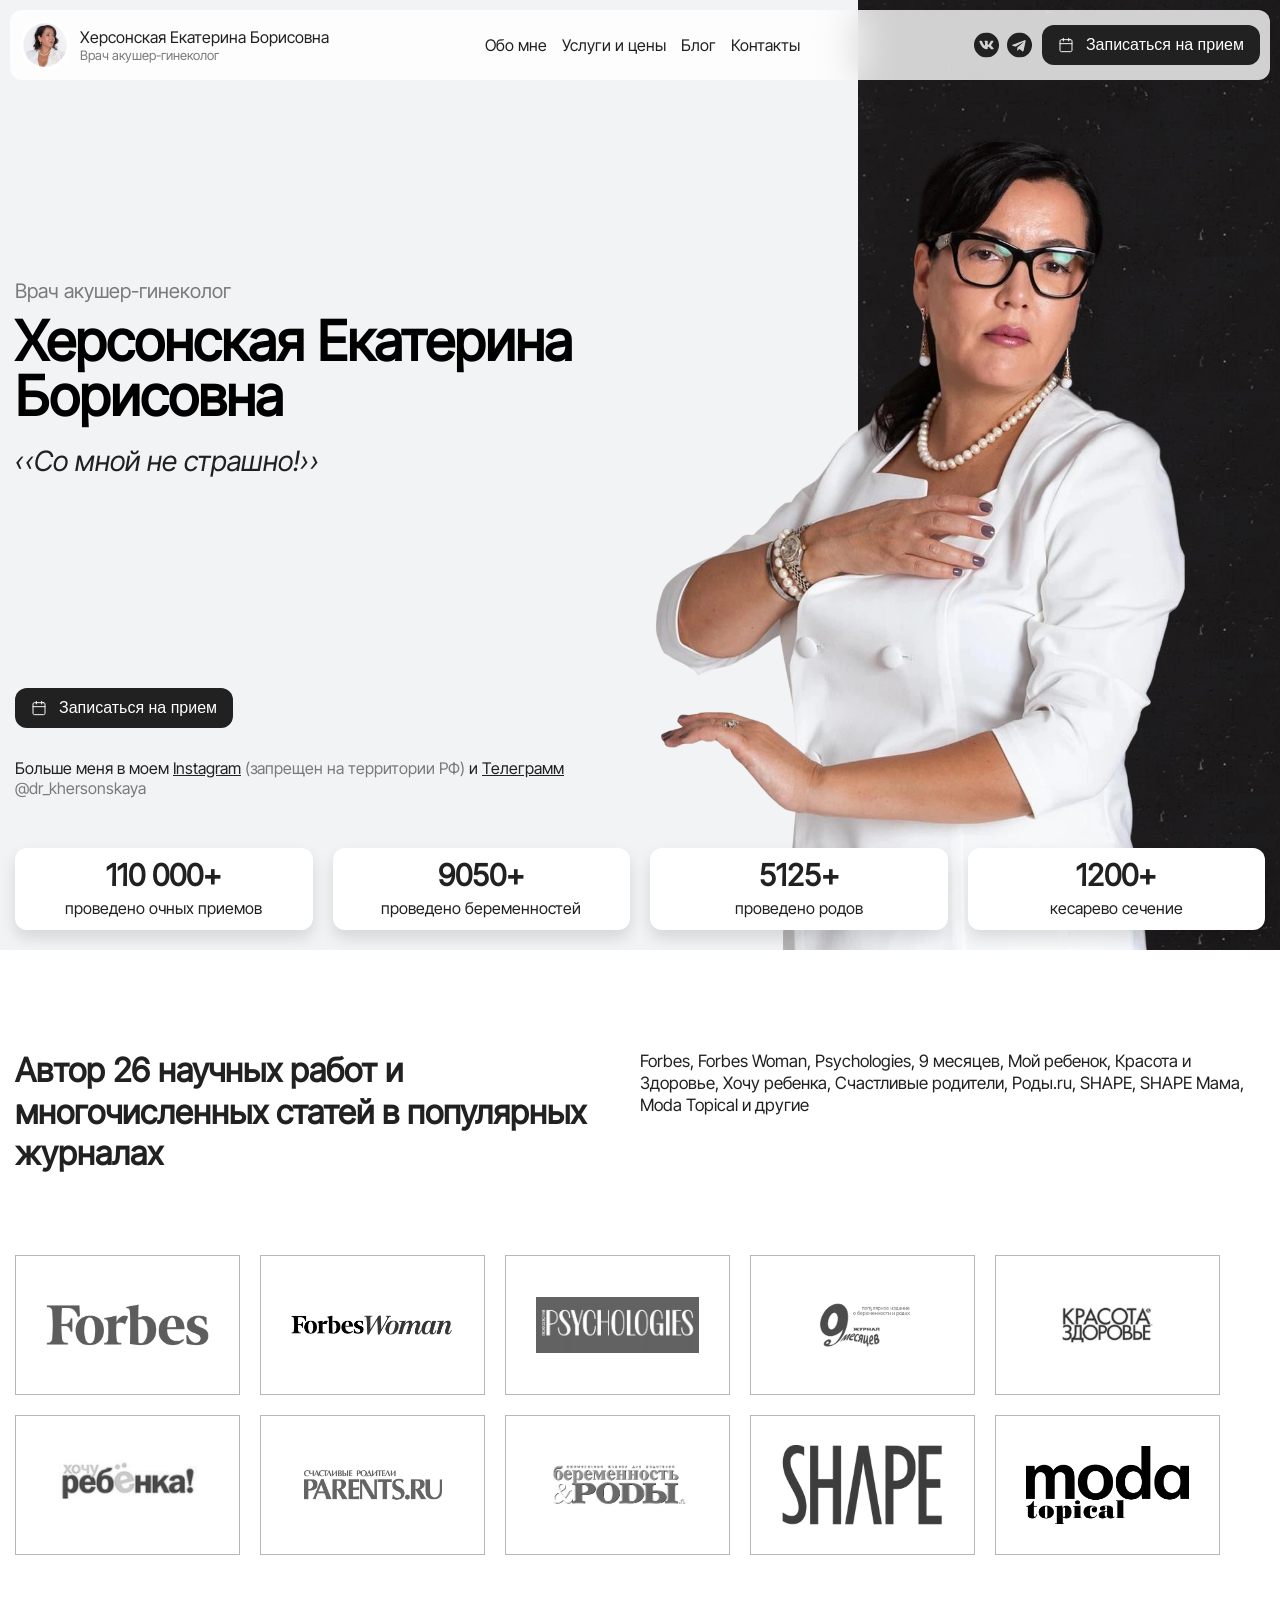
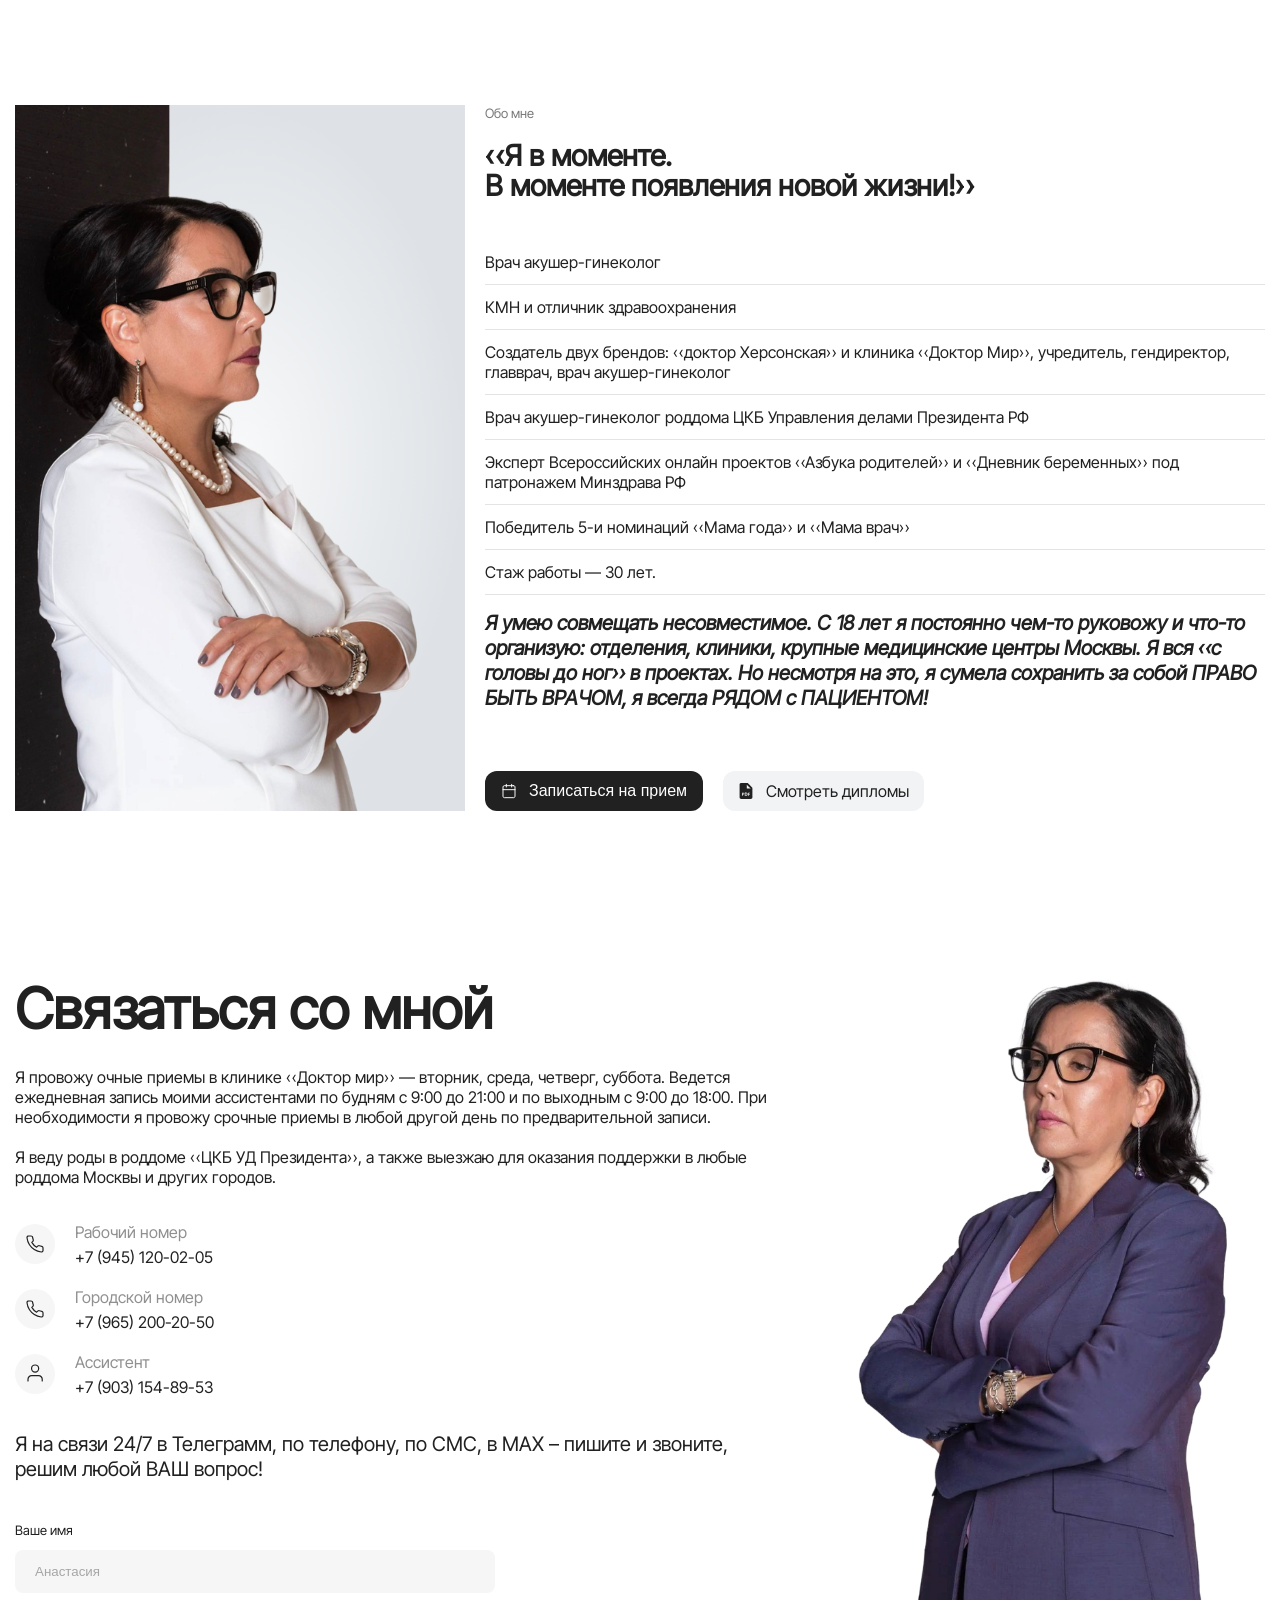
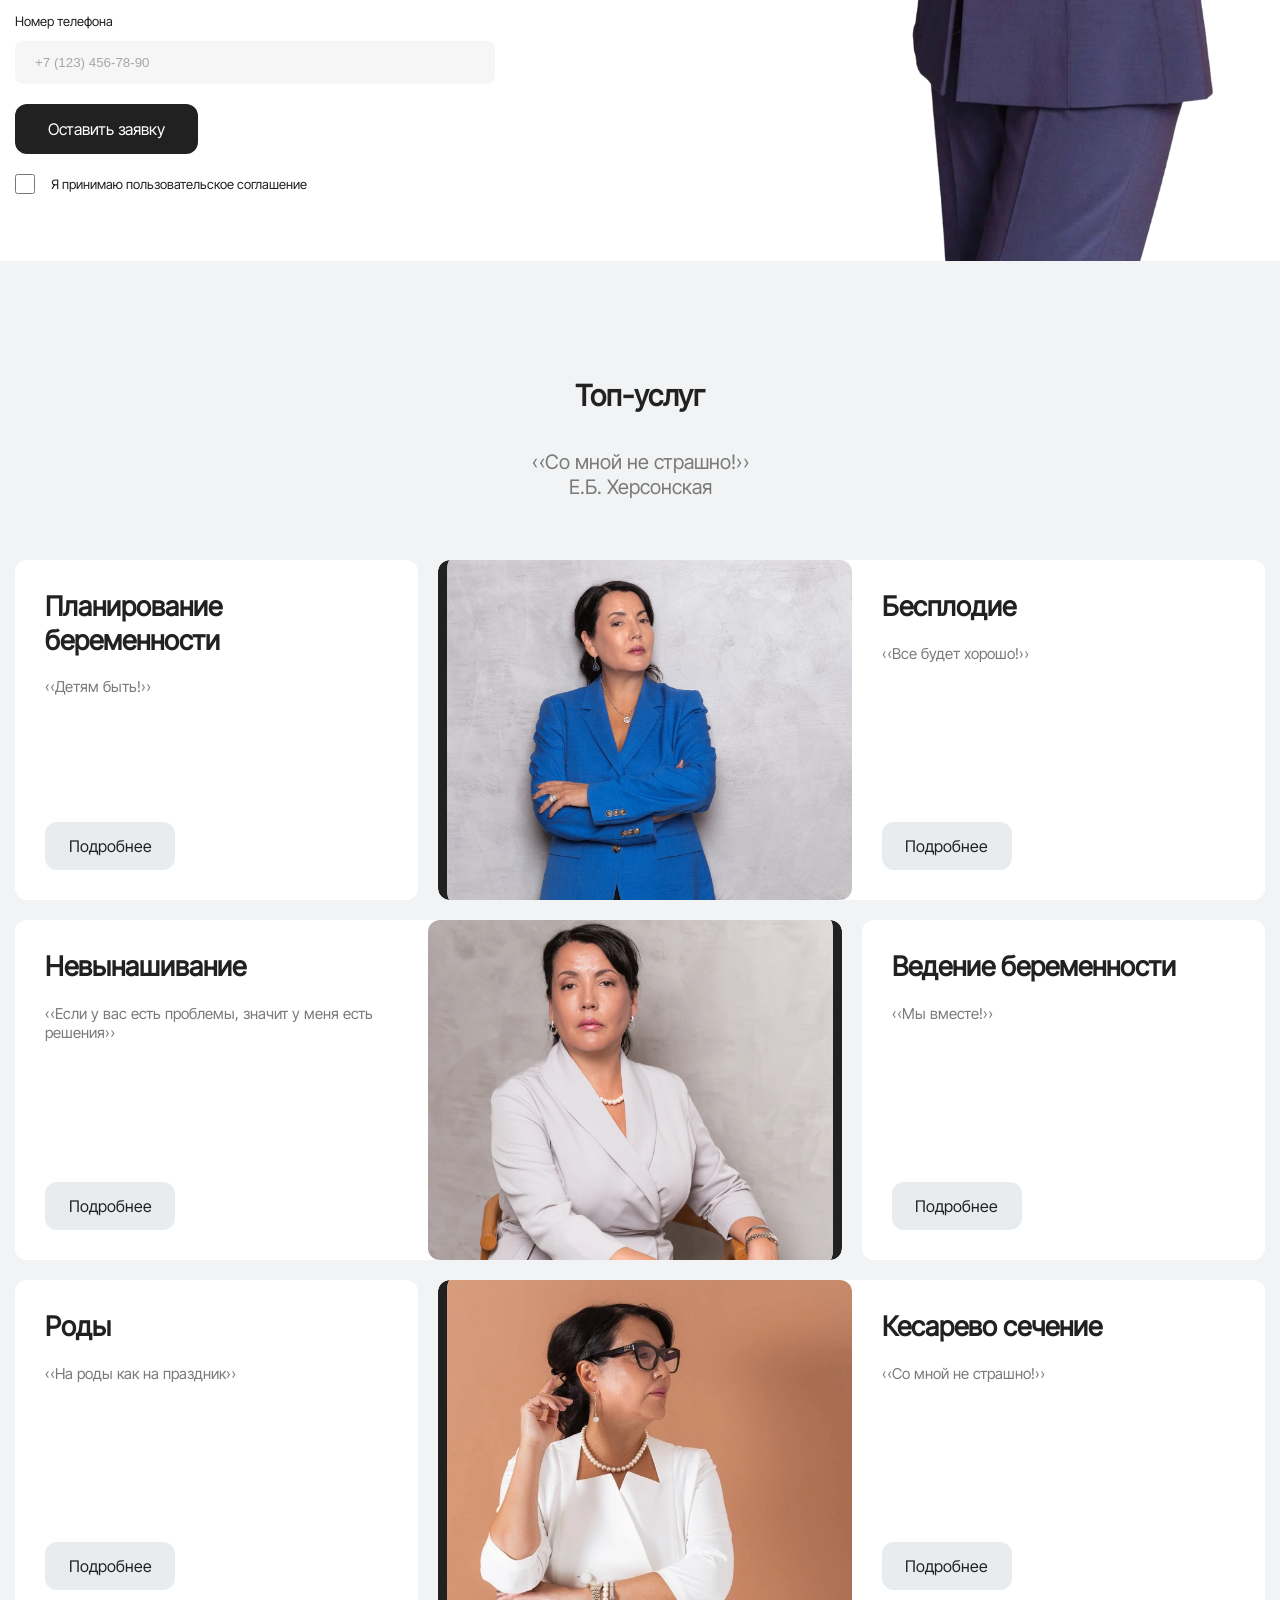
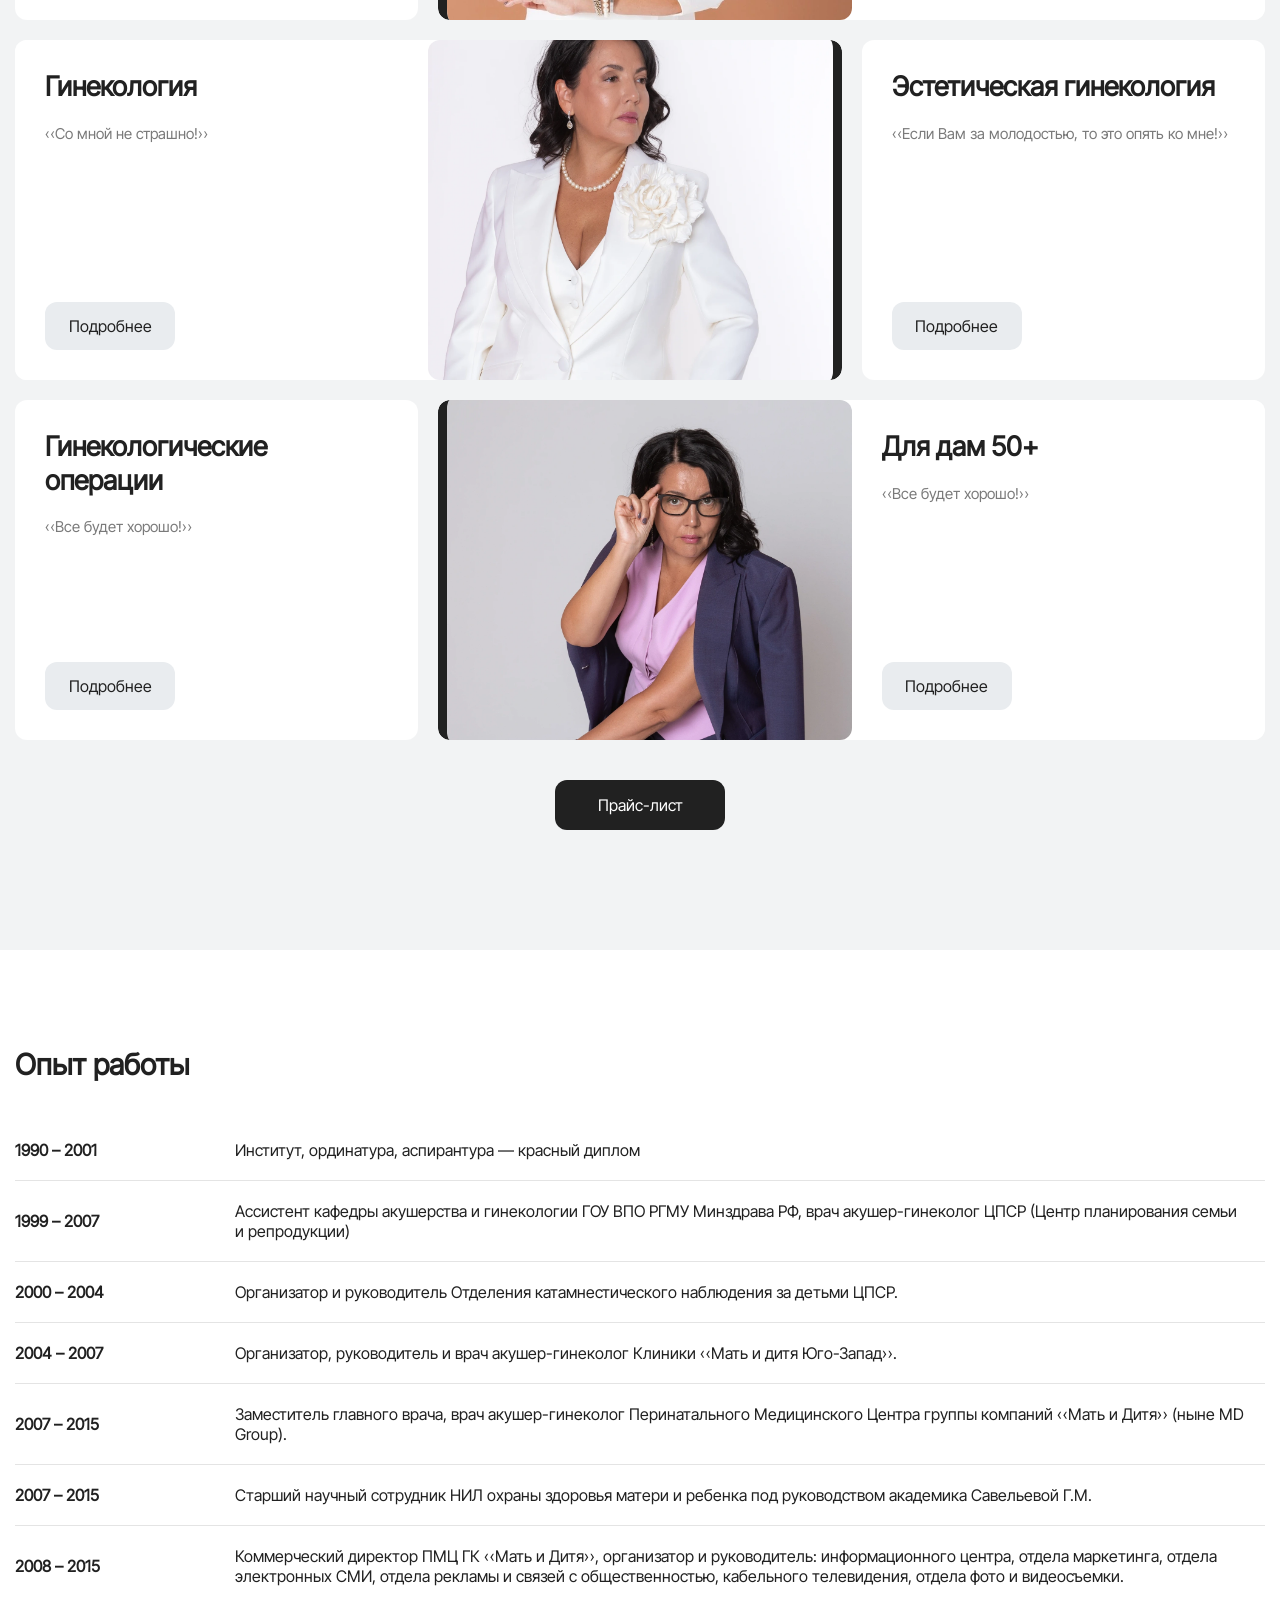
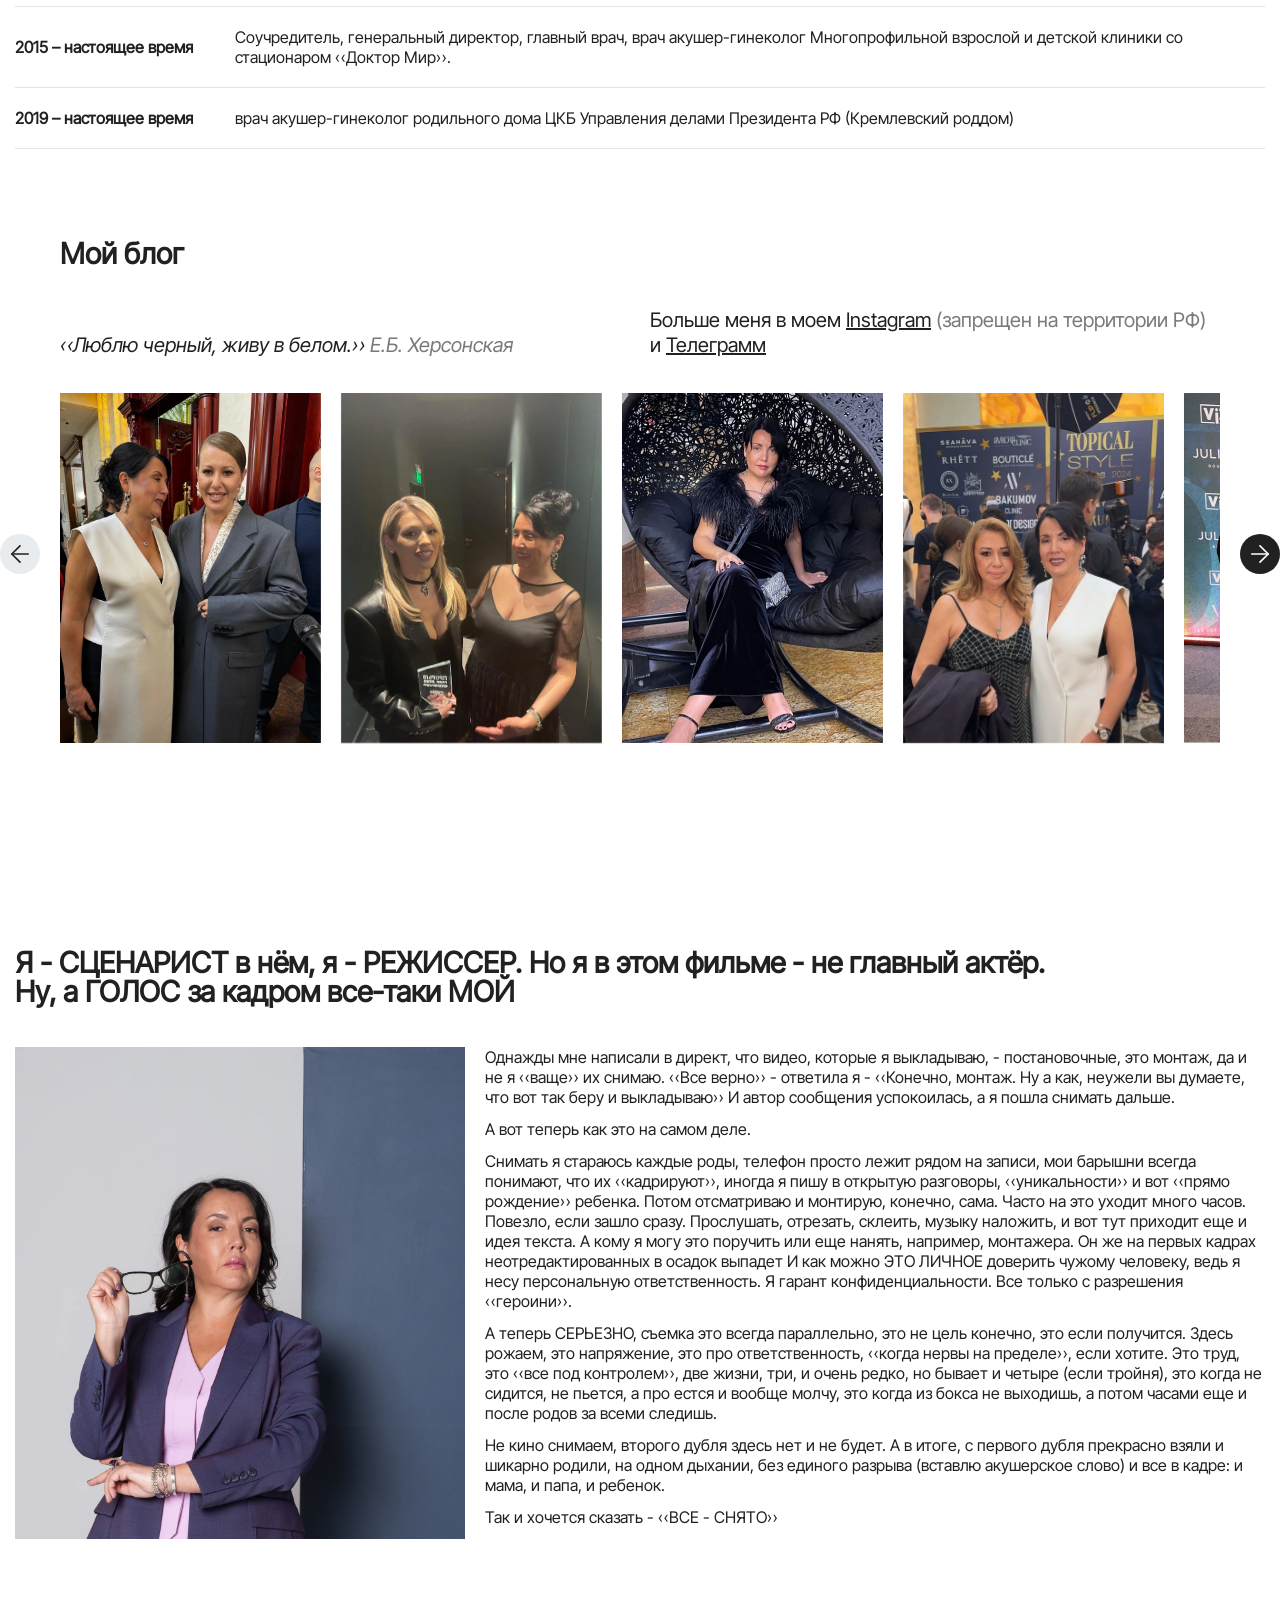
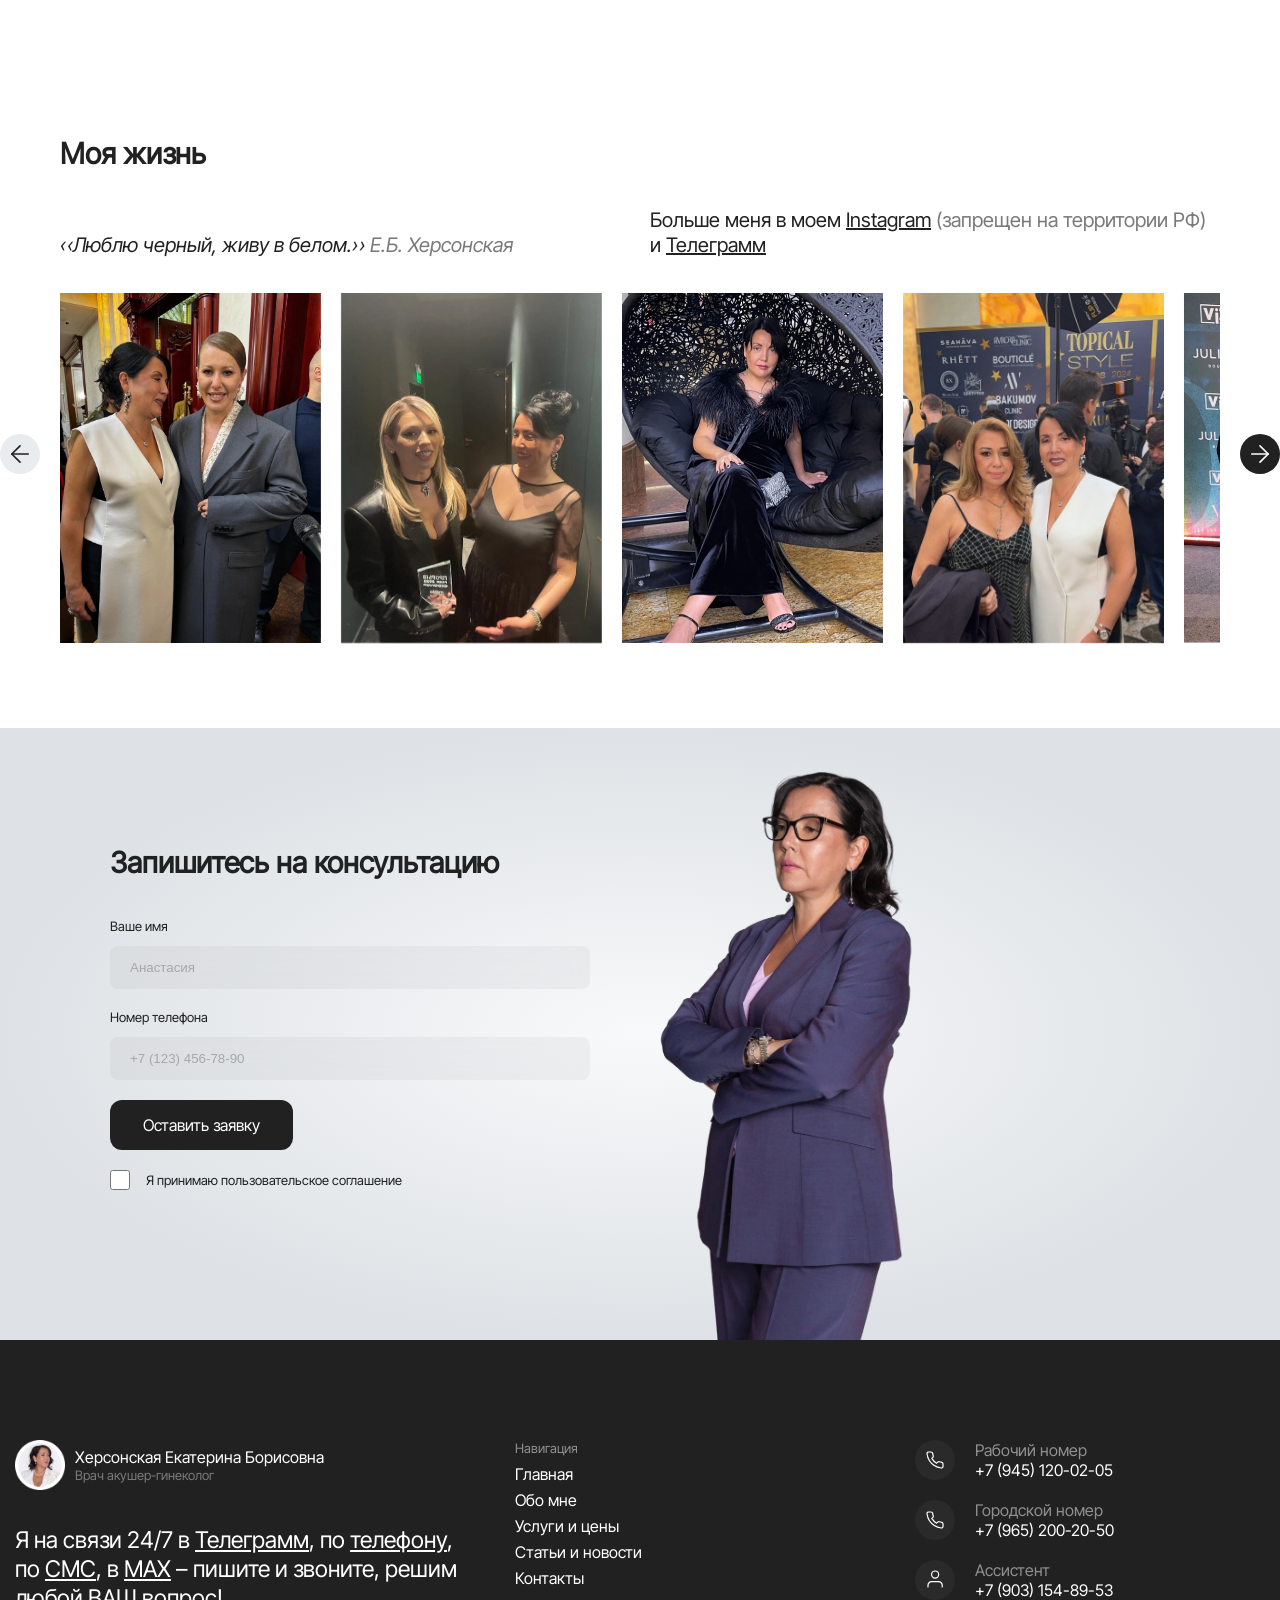
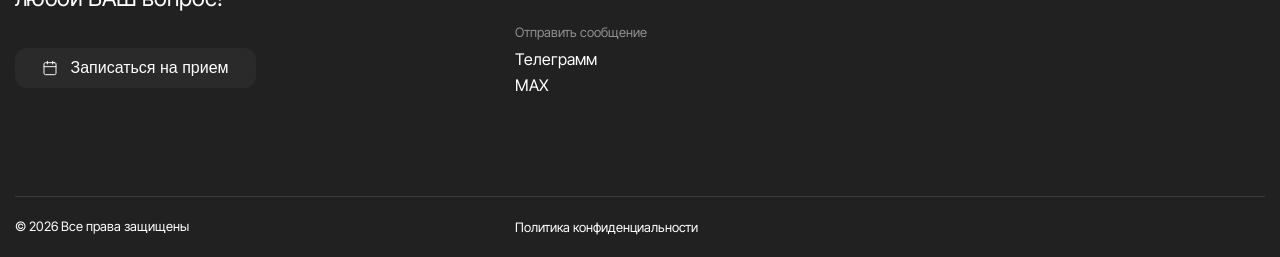
==== commit 921e6bf5: "вся верстка" ====
--- a/about.html
+++ b/about.html
@@ -25,7 +25,7 @@
               <a href="about.html" class="nav-link">Обо мне</a>
             </li>
             <li class="nav-item">
-              <a href="" class="nav-link">Услуги и цены</a>
+              <a href="price-page.html" class="nav-link">Услуги и цены</a>
             </li>
             <li class="nav-item">
               <a href="blog.html" class="nav-link">Блог</a>
@@ -102,47 +102,50 @@
     </header>
 
     <main class="about-page">
-      <section class="section-hero-about">
-        <div class="container">
-          <div class="hero-content">
-            <div class="hero-content-about">
-              <p class="section-suptitle">Врач акушер-гинеколог</p>
-              <h1 class="page-title">Херсонская Екат<span>ерина</span> Борисовна</h1>
-              <p class="hero-about-subtitle">«Со мной не страшно!»</p>
-            </div>
-            <div class="about-sign-content slider-light">
-              <button class="callback btn-dark">
-                <svg>
-                  <use xlink:href="sprite/sprite.svg#calendar"></use>
-                </svg>
-                <span>Записаться на прием</span>
-              </button>
-              <p class="subtitle-content-text subtitle-top">Больше меня в моем <a href="">Instagram</a>
-                <span>(запрещен на территории РФ)</span> и <a href="">Телеграмм</a>
-                <span> @dr_khersonskaya</span>
-              </p>
-            </div>
-            <ul class="author-info">
-              <li class="author-item">
-                <h2 class="author-item-title">110 000+</h2>
-                <p class="author-item-text">проведено очных приемов</p>
-              </li>
-              <li class="author-item">
-                <h2 class="author-item-title">9050+</h2>
-                <p class="author-item-text">проведено беременностей</p>
-              </li>
-              <li class="author-item">
-                <h2 class="author-item-title">5125+</h2>
-                <p class="author-item-text">проведено родов</p>
-              </li>
-              <li class="author-item">
-                <h2 class="author-item-title">1200+</h2>
-                <p class="author-item-text">кесарево сечение</p>
-              </li>
-            </ul>
-          </div>
-        </div>
-        <img class="hero-img" src="img/about-img.webp" alt="">
+      <section class="main-banner-about">
+        <section class="section-hero-about">
+
+          <div class="container">
+            <div class="hero-content">
+              <div class="hero-content-about">
+                <p class="section-suptitle">Врач акушер-гинеколог</p>
+                <h1 class="page-title">Херсонская Екат<span>ерина</span> Борисовна</h1>
+                <p class="hero-about-subtitle">«Со мной не страшно!»</p>
+              </div>
+              <div class="about-sign-content slider-light">
+                <button class="callback btn-dark">
+                  <svg>
+                    <use xlink:href="sprite/sprite.svg#calendar"></use>
+                  </svg>
+                  <span>Записаться на прием</span>
+                </button>
+                <p class="subtitle-content-text subtitle-top">Больше меня в моем <a href="">Instagram</a>
+                  <span>(запрещен на территории РФ)</span> и <a href="">Телеграмм</a>
+                  <span> @dr_khersonskaya</span>
+                </p>
+              </div>
+              <ul class="author-info">
+                <li class="author-item">
+                  <h2 class="author-item-title">110 000+</h2>
+                  <p class="author-item-text">проведено очных приемов</p>
+                </li>
+                <li class="author-item">
+                  <h2 class="author-item-title">9050+</h2>
+                  <p class="author-item-text">проведено беременностей</p>
+                </li>
+                <li class="author-item">
+                  <h2 class="author-item-title">5125+</h2>
+                  <p class="author-item-text">проведено родов</p>
+                </li>
+                <li class="author-item">
+                  <h2 class="author-item-title">1200+</h2>
+                  <p class="author-item-text">кесарево сечение</p>
+                </li>
+              </ul>
+            </div>
+          </div>
+          <img class="hero-img" src="img/Untitled_2.webp" alt="">
+        </section>
       </section>
 
       <section class="section-science container">
@@ -380,6 +383,7 @@
         </div>
       </section>
 
+
       <section class="section-experience container">
         <h2 class="section-title">Опыт работы</h2>
         <ul class="experience">
@@ -421,6 +425,7 @@
           </li>
         </ul>
       </section>
+
 
       <section class="section-slider slider-light ">
 
@@ -431,7 +436,6 @@
             </p>
             <p class="subtitle-content-text subtitle-top">Больше меня в моем <a href="">Instagram</a>
               <span>(запрещен на территории РФ)</span> и <a href="">Телеграмм</a>
-              <span> @dr_khersonskaya</span>
             </p>
           </div>
           <div class="swiper-container slider-page swiper-photo swiper-third">
@@ -475,6 +479,25 @@
         </div>
       </section>
 
+      <section class="section-about-author container">
+        <h2 class="section-title">Я - СЦЕНАРИСТ в нём, я - РЕЖИССЕР. Но я в этом фильме - не главный актёр.
+          <br>Ну, а ГОЛОС за кадром все-таки МОЙ
+        </h2>
+        <div class="about-author-content">
+          <div class="about-author-photo" style="background-image: url('img/producer.webp'), radial-gradient(50% 50% at 50% 50%, #F8F9FA 0%, #DEE2E6 100%); background-size: cover; background-position: top right; order: -1;">
+
+          </div>
+          <div class="about-author-content-info">
+            <p class="section-text" style="border-bottom: 0; padding-top: 0;">Однажды мне написали в директ, что видео, которые я выкладываю, - постановочные, это монтаж, да и не я «ваще» их снимаю. «Все верно» - ответила я - «Конечно, монтаж. Ну а как, неужели вы думаете, что вот так беру и выкладываю» И автор сообщения успокоилась, а я пошла снимать дальше.</p>
+            <p class="section-text" style="border-bottom: 0; padding-top: 0;">А вот теперь как это на самом деле.</p>
+            <p class="section-text" style="border-bottom: 0; padding-top: 0;">Снимать я стараюсь каждые роды, телефон просто лежит рядом на записи, мои барышни всегда понимают, что их «кадрируют», иногда я пишу в открытую разговоры, «уникальности» и вот «прямо рождение» ребенка. Потом отсматриваю и монтирую, конечно, сама. Часто на это уходит много часов. Повезло, если зашло сразу. Прослушать, отрезать, склеить, музыку наложить, и вот тут приходит еще и идея текста. А кому я могу это поручить или еще нанять, например, монтажера. Он же на первых кадрах неотредактированных в осадок выпадет И как можно ЭТО ЛИЧНОЕ доверить чужому человеку, ведь я несу персональную ответственность. Я гарант конфиденциальности. Все только с разрешения «героини».</p>
+            <p class="section-text" style="border-bottom: 0; padding-top: 0;">А теперь СЕРЬЕЗНО, съемка это всегда параллельно, это не цель конечно, это если получится. Здесь рожаем, это напряжение, это про ответственность, «когда нервы на пределе», если хотите. Это труд, это «все под контролем», две жизни, три, и очень редко, но бывает и четыре (если тройня), это когда не сидится, не пьется, а про естся и вообще молчу, это когда из бокса не выходишь, а потом часами еще и после родов за всеми следишь.</p>
+            <p class="section-text" style="border-bottom: 0; padding-top: 0;">Не кино снимаем, второго дубля здесь нет и не будет. А в итоге, с первого дубля прекрасно взяли и шикарно родили, на одном дыхании, без единого разрыва (вставлю акушерское слово) и все в кадре: и мама, и папа, и ребенок.</p>
+            <p class="section-text" style="border-bottom: 0; padding-top: 0;">Так и хочется сказать - «ВСЕ - СНЯТО»</p>
+
+          </div>
+        </div>
+      </section>
 
       <section class="section-slider slider-light ">
 
@@ -485,7 +508,6 @@
             </p>
             <p class="subtitle-content-text subtitle-top">Больше меня в моем <a href="">Instagram</a>
               <span>(запрещен на территории РФ)</span> и <a href="">Телеграмм</a>
-              <span> @dr_khersonskaya</span>
             </p>
           </div>
           <div class="swiper-container slider-page swiper-photo swiper-third">
@@ -531,22 +553,24 @@
 
       <section class="section-form">
         <div class="container">
-          <h2 class="section-title">Запишитесь на консультацию</h2>
-          <form action="#" class="form-page">
-            <label class="form-field" for="">
-              <span>Ваше имя</span>
-              <input type="text" placeholder="Анастасия">
-            </label>
-            <label class="form-field" for="">
-              <span>Номер телефона</span>
-              <input type="tel" placeholder="+7 (123) 456-78-90">
-            </label>
-            <input type="submit" value="Оставить заявку" class="btn form-submit btn-dark">
-            <label class="form-field-checkbox" for="">
-              <input type="checkbox" name="politic">
-              <span>Я принимаю пользовательское соглашение</span>
-            </label>
-          </form>
+          <div class="section-form-inner">
+            <h2 class="section-title">Запишитесь на консультацию</h2>
+            <form action="#" class="form-page">
+              <label class="form-field" for="">
+                <span>Ваше имя</span>
+                <input type="text" placeholder="Анастасия">
+              </label>
+              <label class="form-field" for="">
+                <span>Номер телефона</span>
+                <input type="tel" placeholder="+7 (123) 456-78-90">
+              </label>
+              <input type="submit" value="Оставить заявку" class="btn form-submit btn-dark">
+              <label class="form-field-checkbox" for="">
+                <input type="checkbox" name="politic">
+                <span>Я принимаю пользовательское соглашение</span>
+              </label>
+            </form>
+          </div>
         </div>
       </section>
 
@@ -582,7 +606,7 @@
                   <a href="about.html">Обо мне</a>
                 </li>
                 <li>
-                  <a href="#">Услуги и цены</a>
+                  <a href="price-page.html">Услуги и цены</a>
                 </li>
                 <li>
                   <a href="blog.html">Статьи и новости</a>
--- a/css/style.min.css
+++ b/css/style.min.css
@@ -1,2 +1,2 @@
-@charset "UTF-8";@font-face{font-family:"InterTight";src:url(../fonts/InterTight-Regular.woff2)format("woff2");font-style:normal;font-display:swap}@font-face{font-family:"InterTight";src:url(../fonts/InterTight-Regular.woff)format("woff");font-style:normal;font-display:swap}@font-face{font-family:"InterTight";src:url(../fonts/InterTight-Italic.woff2)format("woff2");font-style:italic;font-display:swap}@font-face{font-family:"InterTight";src:url(../fonts/InterTight-Italic.woff)format("woff");font-style:italic;font-display:swap}.visually-hidden{position:absolute;width:1px;height:1px;margin:-1px;padding:0;border:0;clip:rect(0 0 0 0);overflow:hidden}.container,body{width:100%;margin:0 auto}body,p{line-height:125%}body{height:100%;background-color:#fff;color:#212121}*,::after,::before{box-sizing:border-box}p{font-family:"InterTight-Regular","Arial",sans-serif;font-weight:400;font-style:normal}ul{margin:0;padding:0;list-style-type:none}.post-content-item img,.slider-page .swiper-navigation .slider-button svg,img{width:100%;height:100%;-o-object-fit:cover;object-fit:cover}.container{overflow:hidden;max-width:480px;padding:0 10px}@media screen and (min-width:480px){.container{max-width:768px}}@media screen and (min-width:768px){.container{max-width:992px}}@media screen and (min-width:992px){.container{max-width:1450px;padding:0 15px}}@media screen and (min-width:1310px){.container{max-width:1450px}}.blog-page,.post-page{padding-top:50px;background-color:#f2f3f4}.swiper-wrapper{margin:0;padding:0;list-style-type:none;z-index:11}.section-subtitle,.section-suptitle,.section-text,.section-title{font-family:"InterTight-Regular","Arial",sans-serif;font-style:normal}.section-title{color:#212121;font-size:min(31px + 13*(100vw - 320px)/1100);font-weight:700;margin:0 0 40px;line-height:1}.section-subtitle,.section-suptitle,.section-text{font-size:13px;font-weight:500;line-height:125%;color:#7a7a7a;margin:0 0 20px}.section-suptitle,.section-text{font-size:20px;margin:0}.section-text{font-size:16px;color:#212121}.header-page{padding:10px 10px 0;position:fixed;top:0;left:0;right:0;z-index:1000}.header-nav{max-width:1920px;background:rgba(255,255,255,.8);backdrop-filter:blur(20px);padding:10px 20px;margin:0 auto;display:grid;grid-template-columns:1fr 1fr 1fr;align-items:center;border-radius:12px;gap:10px}.header-basic-logo{display:flex;align-items:center;gap:20px;text-decoration:none}.logo-main{width:60px;height:60px}.logo-content,.phone-link p{display:flex;flex-direction:column}.logo-text,.logo-title{margin:0;font-family:"InterTight-Regular","Arial",sans-serif;font-weight:500;font-style:normal;line-height:125%;font-size:16px;color:#212121}.logo-text{color:#7a7a7a;font-size:13px}.header-menu{grid-column:span 2;display:grid;grid-template-columns:1fr 1fr;align-items:center}.nav-page{display:flex;justify-content:center;align-items:center;gap:25px}.nav-item,.nav-page{margin:0;padding:0;list-style-type:none}.header-nav-text,.nav-link{font-family:"InterTight-Regular","Arial",sans-serif;font-weight:500;font-style:normal;line-height:125%}.nav-link{font-size:16px;color:#212121;text-decoration:none}.header-nav-text{margin:0;color:#fff;font-size:20px;display:none}.header-nav-text a{color:#fff}.callback-content{display:flex;justify-content:flex-end;gap:20px}.header-social{margin:0;padding:0;list-style-type:none;display:flex;gap:8px;align-items:center}.social-item{width:32px;height:32px;border-radius:50%}.btn-burger,.callback,.social-link{align-items:center;justify-content:center;cursor:pointer}.social-link{width:100%;height:100%;display:flex}.btn-burger,.callback{background:#212121;border-radius:12px;border:0}.callback,.callback svg{transition:all .4s ease-in-out;color:#fff}.callback{display:flex;gap:12px;font-size:16px;padding:14px 24px}.callback svg{width:16px;height:16px}.btn-burger{display:none;width:48px;height:48px;padding:0}.burger-line{width:24px;height:2px;position:relative}.burger-line::after,.burger-line::before{content:"";position:absolute;left:calc(50% - 12px);z-index:1;background:#fff;width:24px;height:2px}.burger-line::before{top:7px}.burger-line::after{bottom:7px}.btn-burger.active,.burger-line{background:#fff}.btn-burger.active .burger-line{background:#212121;transform:rotate(45deg)}.btn-burger.active .burger-line::before{background:#212121;transform:rotate(90deg);top:0}.btn-burger.active .burger-line::after,.phone-list{display:none}.phone-list{flex-direction:column;align-items:flex-start;padding:0;list-style-type:none;gap:20px;margin:40px 0 0}.phone-link{display:flex;gap:20px;align-items:center;color:#fff;text-decoration:none;transition:all .4s ease-in-out}.phone-link p{margin:0}.phone-link svg{width:40px;height:40px}.footer-copyright a:hover,.footer-nav a:hover,.phone-link-title,.phone-link:hover{color:#909090}@media screen and (max-width:1450px){.nav-page{gap:15px}.header-nav{padding:10px}.header-basic-logo{gap:10px}.logo-main{width:50px;height:50px}.social-item{width:25px;height:25px}.callback-content{gap:10px}.callback{padding:10px 15px}}@media screen and (max-width:992px){.header-basic-logo{grid-column:span 2}.header-menu{display:none;grid-column:span 3}.btn-burger{display:flex;margin-left:auto}.header-page.active{top:0;height:100vh;background:#212121;overflow-y:scroll;padding-right:0}.header-page.active .header-nav{background:0 0;padding-bottom:100px}.header-page.active .logo-title{color:#fff}.header-page.active .header-menu{display:flex;flex-direction:column;order:2}.header-page.active .header-nav-text{display:inline-block;max-width:380px;margin-bottom:20px}.nav-page{margin:60px 0}.nav-page .nav-link{color:#fff;-moz-text-align-last:left;text-align-last:left;font-size:32px;font-family:"InterTight-Regular","Arial",sans-serif;font-weight:700;font-style:normal;line-height:125%}.callback-content,.nav-page{width:100%;flex-direction:column;align-items:flex-start}.callback-content .header-social{display:none}.callback-content .callback{background:rgba(255,255,255,.0392156863);padding:14px 24px}.callback-content .callback svg{width:20px;height:20px}.callback-content .phone-list{display:flex}}@media screen and (max-width:768px){.header-nav{grid-template-columns:1fr 1fr 50px}.header-nav .logo-main{display:none}.logo-title{font-size:14px}.nav-page{gap:5px;margin-top:40px;margin-bottom:40px}}.footer-page{background:#212121;padding-top:100px}.footer-inner{max-width:1300px;display:grid;grid-template-columns:510px 205px 205px;justify-content:space-between;gap:10px;align-items:flex-start}.footer-inner-item,.footer-nav,.nav-footer-content{display:flex;flex-direction:column;gap:35px}.footer-inner-item .callback{background-color:rgba(255,255,255,.0392156863);max-width:241px}.footer-inner-item .header-nav-text{display:block;font-size:min(19px + 5*(100vw - 320px)/1100)}.footer-inner-item .phone-list{margin-top:0;display:flex}.footer-inner-item .logo-title{color:#fff}.footer-nav,.nav-footer-content{gap:8px}.footer-copyright a,.footer-copyright p,.footer-nav a,.nav-footer-content h2{font-family:"InterTight-Regular","Arial",sans-serif;font-weight:500;font-style:normal;line-height:125%}.nav-footer-content h2{margin:0;font-size:13px;color:#909090}.footer-nav{gap:5px}.footer-copyright a,.footer-copyright p,.footer-nav a{color:#fff;text-decoration:none;font-size:16px;transition:all .4s ease-in-out}.footer-copyright{display:grid;grid-template-columns:510px 205px 205px;justify-content:space-between;align-items:center;padding:20px 0;border-top:1px solid rgba(255,255,255,.1215686275);width:100%;margin-top:100px}.footer-copyright a,.footer-copyright p{font-size:13px;margin:0}@media screen and (max-width:1310px){.footer-copyright,.footer-inner{grid-template-columns:450px 1fr 1fr;gap:50px}}@media screen and (max-width:992px){.footer-page{padding-top:70px}.footer-inner{grid-template-columns:320px 150px 1fr;gap:35px}.footer-copyright{grid-template-columns:320px 200px 1fr;gap:30px;margin-top:70px}}@media screen and (max-width:768px){.footer-copyright,.footer-inner{grid-template-columns:1fr;gap:40px}.footer-copyright{gap:5px}.footer-inner-item:nth-child(2){flex-direction:row;gap:90px}.footer-page{padding-top:40px}.footer-copyright{margin-top:40px}}@media screen and (max-width:480px){.footer-nav a,.nav-footer-content h2{font-size:14px}.footer-inner-item:nth-child(2){flex-direction:row;gap:50px}}.btn,.btn-all{transition:all .4s ease-in-out}.btn{text-align:center;justify-self:center;display:flex;justify-content:center;align-items:center;font-family:"InterTight-Regular","Arial",sans-serif;font-weight:500;font-style:normal;line-height:125%;font-size:16px;padding:14px 32px;border-radius:12px;border:1px solid transparent;cursor:pointer}.btn-all{margin-top:40px;text-decoration:none;max-width:170px;margin-left:auto;margin-right:auto}.btn-all:hover{background:rgba(255,255,255,.0392156863);color:#fff}.btn-dark{background-color:#212121;color:#fff}.btn-dark:hover,.btn-light{background:#fff;color:#212121}.btn-dark:hover svg,.btn-light svg{color:#212121}.btn-dark,.btn-light{border:1px solid transparent}.btn-dark svg,.btn-light svg{transition:all .4s ease-in-out}.btn-dark:hover{border:1px solid #212121}.btn-light:hover{background:rgba(255,255,255,.0392156863);color:#fff}.btn-light:hover svg{color:#fff}.btn-about{position:absolute;bottom:-80px;right:-80px;font-size:16px;font-family:"InterTight-Regular","Arial",sans-serif;font-weight:500;font-style:normal;line-height:125%;border:0;border-radius:50%;background-color:#212121;width:160px;height:160px;color:#fff;display:flex;align-items:center;justify-content:center;text-decoration:none;text-align:center}@media screen and (max-width:1310px){.btn-about{width:100px;height:100px;right:-50px;bottom:-50px;font-size:14px}}@media screen and (max-width:992px){.btn-about{width:100%;height:auto;right:0;bottom:0;font-size:16px;padding:14px 0;border-radius:12px}}.modal-preview{position:fixed;top:0;left:0;right:0;z-index:1000;background-color:rgba(0,0,0,.8);width:100%;height:100%;display:none;align-items:center;justify-content:center}.modal-preview.active{display:flex}.modal{padding:0 70px;position:relative}.modal-img{width:100%;max-width:490px;height:100%;-o-object-fit:cover;object-fit:cover}.modal-img .swiper-slide{margin:0!important;width:100%!important}.modal-img .swiper-history-text{padding:70px 30px;font-size:25px}.modal-navigation{position:absolute;top:calc(50% - 15px);left:0;right:0;z-index:10;width:100%;display:flex;justify-content:space-between;padding:0 20px}.modal-arrow,.slider-page .swiper-navigation .slider-button{border:0;border-radius:50%;cursor:pointer;transition:all .4s ease-in-out}.modal-arrow{width:30px;height:30px;display:flex;align-items:center;justify-content:center;background-color:#fff}.modal-arrow:hover{background-color:#212121}.modal-prev{transform:rotate(180deg)}.modal-close{position:absolute;top:28px;right:28px;z-index:10;width:40px;height:40px;background-color:#000;border-radius:12px;border:0;cursor:pointer}.modal-close span,.modal-close span::before{width:100%;height:2px;background-color:#fff;transition:all .4s ease-in-out}.modal-close span{display:flex;transform:rotate(45deg)}.modal-close span::before{content:"";position:absolute;left:0;top:0;z-index:1;transform:rotate(90deg)}.modal-close:hover span,.modal-close:hover span::before{background-color:#909090}@media screen and (max-width:480px){.modal-navigation{padding:0 5px}.modal{padding:0 10px}}.main-banner{background:url(../img/bg-mobil.webp),radial-gradient(50% 50%at 50% 50%,#f8f9fa 0,#dee2e6 100%);background-size:150px 100%,100% 100%;background-repeat:no-repeat;background-position:0 50%}.section-hero{position:relative;padding-bottom:0;height:950px;min-height:-webkit-fill-available;display:grid;grid-template-columns:1fr 1fr 1fr;gap:20px;align-items:center;justify-content:center;overflow:hidden;max-width:1920px;margin:0 auto}@supports (-webkit-touch-callout:none){.section-hero{height:-webkit-fill-available}}.hero-img,.swiper-hero .swiper-slide img{width:100%;height:100%;-o-object-fit:cover;object-fit:cover}.hero-img{position:absolute;left:0;z-index:1;top:0;max-width:735px;-o-object-position:top;object-position:top}.hero-content{display:flex;flex-direction:column;align-items:center;width:100%;height:100%;color:#212121;margin:0 0 0 auto;position:relative;z-index:5;padding-top:70px}.page-title,.page-title-mobil{margin:auto;font-family:"InterTight-Regular","Arial",sans-serif;font-weight:700;font-style:normal;font-size:80px;line-height:1;text-align:center}.page-title-mobil{display:none}.author-info{padding:0;list-style-type:none;display:grid;grid-template-columns:repeat(3,1fr);align-items:center;gap:20px;margin:0 0 20px}.author-item,.form-field input{display:flex;background-color:#fff}.author-item{border-radius:12px;padding:20px;text-align:center;flex-direction:column;gap:8px;width:100%;box-shadow:0 8px 16px 0 rgba(0,0,0,.1215686275);min-width:160px}.author-item-title{font-family:"InterTight-Regular","Arial",sans-serif;font-weight:700;font-style:normal;font-size:clamp(25px,16px + 24*(100vw - 320px)/1600,40px);line-height:1;margin:0}.author-item-text{margin:0}.swiper-hero{margin-right:40px;max-width:420px;height:100%;background-color:#212121;pointer-events:none}.swiper-hero .swiper-wrapper{margin:0;padding:0;list-style-type:none;transition-timing-function:linear!important}.swiper-hero .swiper-slide{height:100%;max-height:520px!important;width:100%}.swiper-hero .swiper-slide img{-o-object-position:90%;object-position:90%}@media screen and (max-width:1920px){.hero-img{max-width:610px;left:-30px}}@media screen and (max-width:1450px){.section-hero{height:800px}.page-title{font-size:60px}.hero-img{max-width:510px;left:-65px}.swiper-hero{max-width:320px;margin-right:20px}.swiper-hero .swiper-slide{max-height:400px!important}}@media screen and (max-width:992px){.main-banner{background:url(../img/bg-mobil.webp),url(../img/bg-mobil.webp),radial-gradient(50% 50%at 50% 50%,#f8f9fa 0,#dee2e6 100%);background-size:143px 50%,80px 100%,100% 100%;background-repeat:no-repeat}.section-hero{grid-template-columns:1fr 1fr 1fr;height:840px}.empty-box,.hero-content .page-title{display:none}.hero-content{grid-column:span 2;margin-right:auto;padding-left:10px;margin-left:0;align-items:flex-start}.page-title-mobil{display:inline-block;margin:50px auto auto 0;text-align:left;font-size:50px}.page-title-mobil span{color:#fff}.page-title-mobil .color-span{letter-spacing:1.4px}.author-info{gap:10px}.section-hero .hero-img{max-width:450px;-o-object-fit:contain;object-fit:contain;top:20%;height:auto;max-height:none;bottom:20px}}@media screen and (max-width:768px){.main-banner{background-size:110px 50%,50px 100%,100% 100%}.section-hero{height:900px;grid-template-columns:1fr 180px}.hero-content{grid-column:auto;width:100%}.page-title-mobil{font-size:37px}.section-hero .hero-img{max-width:325px;top:23%;bottom:auto;left:-40px}.author-info{grid-template-columns:1fr;gap:10px;width:100%}.author-info .author-item{width:100%;padding:15px}.swiper-hero{margin-right:10px}.swiper-hero .swiper-slide{max-height:250px!important}}@media screen and (max-width:480px){.main-banner{background-size:93px 50%,30px 100%,100% 100%}.section-hero{grid-template-columns:1fr 140px;gap:10px;height:930px}.page-title-mobil{font-size:31px;margin-top:30px}.section-hero .hero-img{left:-60px;max-width:330px;top:23.5%}.author-item{align-items:flex-start}.swiper-hero{margin-right:0}.swiper-hero .swiper-slide{max-height:170px!important}}@media screen and (max-width:400px){.main-banner{background-size:71px 50%,20px 100%,100% 100%}.page-title-mobil{font-size:23px}.page-title-mobil .color-span{letter-spacing:.9px}.section-hero{grid-template-columns:1fr 130px;height:840px}.section-hero .hero-img{left:-65px;max-width:295px;top:21%}.author-item{align-items:flex-start}.swiper-hero{margin-right:0}.swiper-hero .swiper-slide{max-height:150px!important}}.section-slider{padding:80px 0 120px}.slider-dark{background:#212121}.slider-dark .section-title,.subtitle-content-text a{color:#fff}.subtitle-content{display:grid;grid-template-columns:1fr 1fr;align-items:flex-end;margin-bottom:35px;gap:20px}.subtitle-content-text{color:#fff;font-size:20px;font-family:"InterTight-Regular","Arial",sans-serif;font-weight:500;font-style:normal;line-height:125%;margin:0}.subtitle-content-text span{color:#7a7a7a}.subtitle-italic{font-style:italic}.subtitle-bottom{display:none}.slider-content.container{padding:0 60px;max-width:1540px;position:relative}.slider-page{overflow:hidden}.slider-page .swiper-slide{width:100%;height:100%;background-size:cover;background-position:center;background-repeat:no-repeat;cursor:pointer}.slider-page .swiper-slide img,.slider-page .swiper-slide video{width:100%;-o-object-fit:cover;object-fit:cover;height:100%;-o-object-position:top;object-position:top}.slider-page .swiper-navigation{position:absolute;top:58%;left:0;right:0;z-index:10;width:100%;display:flex;align-items:center;justify-content:space-between}.slider-page .swiper-navigation .slider-button{width:40px;height:40px;background:#fff}.slider-page .swiper-navigation .slider-button svg{color:#212121;transition:all .4s ease-in-out}.slider-page .swiper-navigation .slider-button-prev{background:rgba(255,255,255,.0392156863);transform:rotate(180deg)}.slider-page .swiper-navigation .slider-button-next:hover svg,.slider-page .swiper-navigation .slider-button-prev svg{color:#fff}.slider-page .swiper-navigation .slider-button-next:hover{background:rgba(255,255,255,.0392156863)}.slider-page .swiper-navigation .slider-button-prev:hover{background:#fff}.slider-light .slider-page .swiper-navigation .slider-button-next:hover svg,.slider-light .slider-page .swiper-navigation .slider-button-prev svg,.slider-light .subtitle-content-text,.slider-light .subtitle-content-text a,.slider-page .swiper-navigation .slider-button-prev:hover svg{color:#212121}.swiper-photo .swiper-slide img{height:350px}.reels-reviews .swiper-slide img{height:475px}.slider-light .slider-page .swiper-navigation .slider-button-next:hover,.slider-light .slider-page .swiper-navigation .slider-button-prev{background:#e9ecef}.slider-light .slider-page .swiper-navigation .slider-button-next,.slider-light .slider-page .swiper-navigation .slider-button-prev:hover{background:#212121}.about-nav-btns .link-about:hover svg,.slider-light .slider-page .swiper-navigation .slider-button-next svg,.slider-light .slider-page .swiper-navigation .slider-button-prev:hover svg{color:#fff}.swiper-achievements .swiper-slide{height:425px;position:relative;display:flex;align-self:flex-end;padding:20px}.swiper-achievements .swiper-slide::before,.swiper-history .swiper-slide::before{content:"";position:absolute;left:0;right:0;width:100%;background:linear-gradient(180deg,rgba(33,33,33,0)0,rgba(33,33,33,.9) 100%)}.swiper-achievements .swiper-slide::before{bottom:0;z-index:1;height:120px}.swiper-achievements .achievements-text{display:inline-block;color:#fff;font-size:20px;font-family:"InterTight-Regular","Arial",sans-serif;font-weight:500;font-style:normal;line-height:125%;margin:auto 0 0;position:relative;z-index:10}.swiper-history .swiper-slide{width:100%;height:600px;display:flex;align-items:center;justify-content:center;padding-left:20px;padding-right:20px;text-decoration:none;color:#212121;transition:all .4s ease-in-out;position:relative;cursor:pointer}.swiper-history .swiper-slide::before{top:0;z-index:10;height:100%;opacity:0;transition:all .4s ease-in-out}.swiper-history .swiper-slide:hover::before{opacity:1}.swiper-history .swiper-history-text{text-transform:uppercase;text-align:center;font-family:"InterTight-Regular","Arial",sans-serif;font-weight:700;font-style:normal;line-height:125%;font-size:15px}@media screen and (min-width:1200px){.slider-no-subtitle .swiper-navigation{top:45%}}@media screen and (max-width:1200px){.slider-content.container{padding:0 20px}.slider-page .swiper-navigation{top:10px;right:20px;left:auto;gap:10px;justify-content:flex-end}.swiper-history .swiper-slide{height:420px}.swiper-history .swiper-history-text{font-size:14px}}@media screen and (max-width:992px){.section-slider{padding:60px 0}.slider-content.container{padding:0 10px}.subtitle-content{grid-template-columns:1fr;align-items:flex-start;gap:10px}.subtitle-top{display:none}.subtitle-bottom{display:inline-block;margin-top:35px}.slider-page .swiper-navigation{top:2.5px;right:10px}.slider-page .swiper-navigation .slider-button{width:32px;height:32px}.swiper-history .swiper-slide{height:380px}.swiper-history .swiper-history-text{font-size:13px}}@media screen and (max-width:768px){.slider-content h2{text-align:left!important}.swiper-photo .swiper-slide img{height:235px}.reels-reviews .swiper-slide img{height:330px}.swiper-history .swiper-slide{height:350px}.swiper-history .swiper-history-text{font-size:11px}.swiper-achievements .swiper-slide{padding:15px}.swiper-achievements .achievements-text{font-size:18px}}@media screen and (max-width:480px){.slider-content h2{max-width:310px;font-size:30px}.subtitle-content-text{font-size:16px}.swiper-history .swiper-slide{height:335px}.swiper-history .swiper-history-text{font-size:10px}}@media screen and (max-width:400px){.slider-content h2{font-size:24px}.slider-page .swiper-navigation{top:0}.subtitle-content-text{font-size:14px}}.section-about-author{padding-top:120px;padding-bottom:120px}.section-about-author .section-title{margin-bottom:60px;font-size:clamp(32px,16px + 24*(100vw - 320px)/1600,40px)}.section-about-author .section-text{margin:0;padding:12px 0;border-bottom:1px solid rgba(33,33,33,.12)}.about-author-content{display:grid;grid-template-columns:660px 1fr;gap:40px;padding-bottom:75px;margin-bottom:80px}.about-author-photo{position:relative;background-position:center;background-size:contain;background-repeat:no-repeat;margin-right:80px;height:100%}.about-author-content-info,.about-author-photo{display:flex;flex-direction:column}.section-basic-text{font-family:"InterTight-Italic","Arial",sans-serif;font-weight:700;font-style:italic;line-height:125%;font-size:20px;margin:16px 0 0}.section-about-author .author-info{display:grid;grid-template-columns:repeat(4,1fr);gap:20px;align-items:center}.section-about-author .author-item{width:100%;padding-left:32px;padding-right:32px;align-items:flex-start}.section-about-author .author-item-title{font-size:min(24px + 6*(100vw - 320px)/1100);text-align:left}.section-about-author .author-item-text{font-size:20px;text-align:left}.about-nav-btns{display:flex;align-items:center;gap:20px;margin-top:60px}.about-nav-btns .link-about,.form-field span{font-family:"InterTight-Regular","Arial",sans-serif;font-weight:500;font-style:normal;line-height:125%}.about-nav-btns .link-about{background-color:#f2f3f4;color:#212121;text-decoration:none;max-width:230px;font-size:16px}.about-nav-btns .link-about svg{width:16px;height:16px;color:#212121}.about-nav-btns .link-about:hover{background-color:#212121;color:#fff}.about-page .section-title{font-size:min(25px + 5*(100vw - 320px)/1100);margin-bottom:40px}.about-page .about-author-content{margin-bottom:0;padding:0}@media screen and (max-width:1310px){.about-author-content{grid-template-columns:450px 1fr;gap:20px}.section-about-author .section-title{margin-bottom:40px}.about-author-photo{margin-right:50px}.about-page .about-author-photo{margin:0}.section-about-author .author-item{padding:20px}.section-about-author .author-item-text{font-size:18px}}@media screen and (max-width:992px){.about-author-content{grid-template-columns:1fr;gap:10px;margin-bottom:0;position:relative}.section-about-author{padding-top:40px;padding-bottom:40px}.section-about-author .section-title{margin-bottom:40px}.section-about-author .author-item-text{font-size:16px}.section-about-author .author-info{grid-template-columns:repeat(2,1fr);gap:10px}.section-about-author .author-item{height:116px}.about-author-photo{margin-right:20px}.section-basic-text{font-size:18px}.about-page .about-author-content-info .section-text{font-size:15px;margin-left:300px}.about-page .about-author-photo{position:absolute;left:0;z-index:2;height:340px;width:270px;top:140px}}@media screen and (max-width:768px){.about-author-content{grid-template-columns:1fr;padding-bottom:0;margin-bottom:60px;gap:60px}.about-author-photo{order:2;width:100%;margin-right:0;border-radius:12px;overflow:hidden;height:550px}.section-about-author .author-item-text{font-size:14px}.about-nav-btns{flex-direction:column;align-items:flex-start;margin-top:40px}.about-page .about-author-content-info .section-text{font-size:16px;margin-left:0}.about-page .about-author-photo{position:sticky;left:auto;z-index:2;height:700px;width:100%;top:auto;background-position:70% 30%!important;border-radius:0}}@media screen and (max-width:480px){.about-page .about-author-photo{height:550px}}.section-posts{padding-top:100px;padding-bottom:120px}.posts-content{display:grid;grid-template-columns:repeat(4,1fr);gap:20px;margin:0;padding:0;list-style-type:none}.post-content-item{border-radius:12px;overflow:hidden}@media screen and (max-width:768px){.section-posts{padding-top:60px;padding-bottom:60px}.posts-content{grid-template-columns:repeat(2,1fr)}}.section-form{padding:175px 350px 275px 360px;background:url(../img/form-author.webp),radial-gradient(50% 50%at 50% 50%,#f8f9fa 0,#dee2e6 100%);background-size:contain;background-repeat:no-repeat;background-position:1110px 30px,100%}.form-page{display:grid;grid-template-columns:1fr 1fr;align-items:center;justify-content:flex-start;gap:20px;max-width:700px}.form-field{display:flex;flex-direction:column;gap:12px}.form-field span{font-size:13px}.form-field input{padding:14px 20px;border:0;border-radius:8px;color:#212121}.form-field input::-moz-placeholder{color:#a6a6a6}.form-field input::placeholder{color:#a6a6a6}.form-field-checkbox{font-size:13px;font-family:"InterTight-Regular","Arial",sans-serif;font-weight:500;font-style:normal;line-height:125%;display:flex;gap:16px;align-items:center}.form-field-checkbox input{margin:0;width:20px;height:20px}.form-submit{justify-self:start;margin-right:0}@media screen and (max-width:1420px){.section-form{padding-left:190px;padding-right:190px;background-position:930px 30px,100%}}@media screen and (max-width:1310px){.section-form{padding:200px 150px;background-position:680px 30px,100%}.form-page{grid-template-columns:1fr;max-width:480px}.form-field input{background:rgba(255,255,255,.4);backdrop-filter:blur(20px)}}@media screen and (max-width:992px){.section-form{padding:100px 50px;background-position:550px 30px,100%}}@media screen and (max-width:768px){.section-form{padding:60px 10px 30px;background-position:95%}.section-form .section-title{margin-bottom:200px;max-width:400px}.form-field-checkbox{max-width:215px;gap:12px;font-size:11px}}@media screen and (max-width:480px){.section-form{padding:60px 0 30px;background-position:105% 60px,100%}.section-form .section-title{font-size:30px;margin-bottom:270px}.form-submit{width:100%;max-width:168px;padding-left:0;padding-right:0}}@media screen and (max-width:400px){.section-form{background-position:110% 100%,100%;background-size:250px,100%}.section-form .section-title{font-size:28px;margin-bottom:240px}}.section-about-cliniks{display:grid;grid-template-columns:1fr 1fr;gap:20px;padding-top:120px;padding-bottom:90px}.section-about-cliniks .btn{margin-right:auto;margin-left:0}.about-author-content-info{min-width:0}.about-cliniks-slider{position:relative}.about-cliniks-slider .swiper-wrapper{max-height:450px}.about-cliniks-slider,.about-cliniks-slider .swiper-slide{min-width:0;overflow:hidden}.about-cliniks-slider .swiper-slide img,.hint img{width:100%;height:100%;-o-object-fit:cover;object-fit:cover}.hint,.pagination-slider{display:flex;align-items:center}.pagination-slider{margin-top:20px;text-align:center;justify-content:center;gap:8px}.pagination-slider .swiper-pagination-bullet{background:#dbdee1;opacity:1;margin:0!important}.pagination-slider .swiper-pagination-bullet-active{background:#212121}.hint{position:absolute;left:20px;z-index:30;bottom:48px;gap:20px;padding:12px 20px;border-radius:12px;background:rgba(255,255,255,.6);backdrop-filter:blur(20px)}.hint img{border-radius:50%;width:48px;height:48px}.hint-info{display:flex;flex-direction:column}@media screen and (max-width:768px){.section-about-cliniks{grid-template-columns:1fr;padding-top:60px;padding-bottom:60px}.hint{left:10px;bottom:38px}.hint img{width:40px;height:40px}.about-cliniks-slider .swiper-wrapper{max-height:270px}}.section-allocation{padding:120px 0;background:#f2f3f4}.section-allocation .section-title{text-align:center}.section-allocation .section-suptitle{text-align:center;margin-bottom:60px}.allocation{display:grid;grid-template-columns:repeat(4,1fr);align-items:center;gap:20px}.allocation-item{border-radius:12px;width:100%;height:100%;max-height:340px;overflow:hidden;background-color:#fff}.allocation-info{padding:30px;display:flex;flex-direction:column;justify-content:flex-start;width:100%;height:100%;background:#fff}.allocation-info a,.allocation-info h3,.allocation-info p{font-family:"InterTight-Regular","Arial",sans-serif;font-style:normal;line-height:125%}.allocation-info h3{font-weight:700;font-size:min(17px + 11*(100vw - 320px)/1100);color:#212121;margin:0 0 20px}.allocation-info a,.allocation-info p{font-weight:500}.allocation-info p{font-size:min(12px + 4*(100vw - 320px)/1100);color:#7a7a7a;margin:0}.allocation-info a{display:flex;justify-content:center;align-items:center;color:#212121;text-decoration:none;background-color:#e9ecef;padding:14px 24px;border-radius:12px;max-width:130px;margin-top:auto;transition:all .4s ease-in-out}.allocation-small{grid-column:span 1}.allocation-biggest{grid-column:span 2;display:grid;grid-template-columns:1fr 1fr}.allocation-biggest img{max-height:340px;border-radius:12px;-o-object-position:50% 40%;object-position:50% 40%;border-right:9px solid #212121}.allocation-left img{border-right:none;border-left:9px solid #212121}.allocation-info-left{order:-1}.mobile-allocation-btn{display:none;width:100%;align-items:center;justify-content:center;color:#212121;text-decoration:none;background-color:#dbdee1;border-radius:12px;height:300px;font-size:16px;font-family:"InterTight-Regular","Arial",sans-serif;font-weight:500;font-style:normal;line-height:125%}.allocation-info a:hover,.blog-navigation-item .btn.active,.mobile-allocation-btn:hover{background-color:#212121;color:#fff}@media screen and (max-width:1310px){.allocation{grid-template-columns:repeat(3,1fr)}.empty-allocation{display:none}}@media screen and (max-width:992px){.allocation-info{padding:16px}.allocation-info h3{margin-bottom:8px}.allocation-biggest img{max-height:300px}}@media screen and (max-width:768px){.section-allocation{padding-top:60px;padding-bottom:60px}.section-allocation .btn-all{display:none}.section-allocation .mobile-allocation-btn{display:flex}.section-allocation .section-suptitle{margin-bottom:40px}.allocation{grid-template-columns:repeat(2,1fr);gap:10px}.allocation-item{max-height:100%}.allocation-biggest{grid-template-columns:1fr;gap:10px;grid-column:auto;grid-row:span 2}.allocation-biggest img{border-right:none;border-left:9px solid #212121}.allocation-left img{border-right:9px solid #212121;border-left:none}.allocation-info{height:300px}.allocation-info-left{order:1}}@media screen and (max-width:600px){.allocation-info{padding:10px;height:200px}.allocation-biggest img,.mobile-allocation-btn{height:200px}}@media screen and (max-width:380px){.allocation-info h3{font-size:14px}.allocation-biggest img,.allocation-info,.mobile-allocation-btn{height:150px}}.section-hero-about{background:radial-gradient(50% 50%at 50% 50%,#f8f9fa 0,#dee2e6 100%);position:relative;padding-bottom:20px;height:100vh;background-repeat:no-repeat;background-size:contain;background-position:0 50%;display:flex;flex-direction:column;overflow:hidden;min-height:-webkit-fill-available}.section-hero-about .container{height:100%}.section-hero-about .hero-img{left:auto;right:0;max-width:600px}.section-hero-about .hero-content{margin:0;align-items:flex-start;height:100%}.section-hero-about .page-title{text-align:left;margin:0 0 20px}.section-hero-about .section-suptitle{margin-bottom:10px}.section-hero-about .subtitle-content-text{font-size:16px;max-width:680px;display:inline-block}.section-hero-about .author-info{width:100%;display:grid;grid-template-columns:repeat(4,1fr)}.section-hero-about .author-item{width:100%}@supports (-webkit-touch-callout:none){.section-hero-about{height:-webkit-fill-available}}.hero-content-about{margin:auto 0 0;max-width:1000px}.hero-about-subtitle{font-family:"InterTight-Italic","Arial",sans-serif;font-style:italic;line-height:125%;font-weight:500;font-size:min(18px + 11*(100vw - 320px)/1100);color:#212121;margin:0}.about-sign-content{display:flex;align-items:center;gap:30px;margin-top:auto;margin-bottom:50px}@media screen and (max-width:1310px){.section-hero-about .page-title{font-size:55px}.section-hero-about .author-item{padding:12px}.hero-content-about{max-width:800px}.about-sign-content{flex-direction:column;align-items:flex-start}}@media screen and (max-width:992px){.section-hero-about{background:url(../img/bg-mobil.webp),radial-gradient(50% 50%at 50% 50%,#f8f9fa 0,#dee2e6 100%);background-repeat:no-repeat;background-position:100% 50%;background-size:271px 100%,100% 100%}.section-hero-about .hero-content{padding-left:0}.section-hero-about .author-info{grid-template-columns:repeat(2,1fr)}.section-hero-about .hero-img{-o-object-fit:contain;object-fit:contain;max-width:450px;-o-object-position:center;object-position:center}.section-hero-about .subtitle-content-text{max-width:400px}.section-hero-about .page-title span{color:#212121}.hero-content-about{max-width:600px}}@media screen and (max-width:768px){.section-hero-about{background:url(../img/bg-mobil.webp),radial-gradient(50% 50%at 50% 50%,#f8f9fa 0,#dee2e6 100%);background-repeat:no-repeat;background-position:100% 50%;background-size:175px 100%,100% 100%;padding-bottom:10px}.section-hero-about .author-info{grid-template-columns:repeat(2,1fr)}.section-hero-about .hero-img{right:-45px;max-width:330px;-o-object-position:0 60%;object-position:0 60%}.section-hero-about .subtitle-content-text{max-width:250px}.section-hero-about .page-title{font-size:32px}.hero-content-about{width:100%;margin:25px 0 0}}@media screen and (max-width:600px){.section-hero-about .callback,.section-hero-about .section-suptitle{font-size:13px}.section-hero-about .subtitle-content-text{font-size:13px;max-width:180px}.hero-content-about{margin-bottom:20px;max-width:285px}.about-sign-content{justify-content:space-between;height:100%;margin-bottom:10px}}@media screen and (max-width:480px){.section-hero-about{background-size:110px 100%,100% 100%}.section-hero-about .page-title{font-size:25px;margin-bottom:10px}.section-hero-about .author-info{grid-template-columns:1fr;gap:5px}.section-hero-about .author-item{gap:5px}.section-hero-about .author-item-title{font-size:22px}.section-hero-about .hero-img{max-width:240px;-o-object-position:0 15%;object-position:0 28%;right:-38px}}.section-science{padding-top:100px;padding-bottom:30px;display:grid;grid-template-columns:1fr 1fr;row-gap:80px}.science-title{font-weight:700;line-height:125%;font-size:min(22px + 13*(100vw - 320px)/1100);color:#212121;margin:0}.news-list-item a h3,.science-text,.science-title{font-family:"InterTight-Regular","Arial",sans-serif;font-style:normal}.science-text{font-weight:500;line-height:125%;font-size:min(14px + 4*(100vw - 320px)/1100);color:#212121;margin:0}.swiper-magazine{grid-column:span 2;min-width:0}.science-magazine{display:flex;flex-wrap:wrap;gap:20px;min-width:0}.science-magazine-item{border:1px solid rgba(33,33,33,.32);width:18%;height:180px;padding:0 54px;min-width:0}.science-magazine-item img{filter:grayscale(1);-o-object-fit:contain;object-fit:contain}@media screen and (max-width:1310px){.science-magazine-item{height:140px;padding:0 30px}}@media screen and (max-width:992px){.section-science{row-gap:60px}.science-magazine-item{width:30%;height:120px;padding:0 40px}}@media screen and (max-width:768px){.science-magazine{flex-wrap:nowrap;gap:0}.section-science{padding-top:50px;grid-template-columns:1fr;gap:20px}.science-text{margin-bottom:20px}.swiper-magazine{grid-column:auto}.science-magazine-item{width:110px;height:80px;padding:0 10px}}.section-news{padding-bottom:40px}.blog{display:flex;flex-direction:column;gap:40px}.blog-navigation{display:flex;align-items:center;gap:10px}.blog-navigation-item{display:flex;align-items:center;justify-content:center}.blog-navigation-item .btn:hover{background-color:#212121}.blog-content,.news-list-item a{display:flex;flex-direction:column}.blog-content{margin-bottom:80px}.blog-content-item{display:none}.blog-content-item.active{display:flex;align-items:center}.news-list{display:grid;grid-template-columns:repeat(4,1fr);gap:80px 20px}.news-list-item a{gap:16px;text-decoration:none;color:#212121}.news-list-item a h3{font-size:min(15px + 5*(100vw - 320px)/1100)}.news-list-item a img{height:425px;-o-object-position:top;object-position:top}.news-list-item a .section-subtitle{margin:auto 0 0}.heshtags{display:flex;align-items:center;gap:4px;flex-wrap:wrap}.blog-paginations,.heshtags-item{display:flex;justify-content:center;align-items:center}.heshtags-item{padding:6px 10px;background-color:#fff;border-radius:8px;font-family:"InterTight-Regular","Arial",sans-serif;font-weight:500;font-style:normal;line-height:125%;font-size:13px}.blog-paginations{gap:10px}.blog-pagination-btn{width:48px;height:48px;font-family:"InterTight-Regular","Arial",sans-serif;font-weight:500;font-style:normal;line-height:125%;font-size:16px;color:#212121;padding:0}.blog-pagination-btn.active{background-color:#212121;color:#fff}.blog-pagination-btn:hover{background-color:#212121}@media screen and (max-width:1310px){.news-list-item a img{height:300px}}@media screen and (max-width:992px){.news-list{grid-template-columns:repeat(3,1fr)}}@media screen and (max-width:768px){.blog{gap:20px}.blog-content{margin-bottom:40px}.news-list{grid-template-columns:repeat(2,1fr)}.blog-navigation-item .btn{font-size:13px;padding:10px 16px}.blog-pagination-btn{width:40px;height:40px;font-size:13px}}@media screen and (max-width:480px){.news-list{gap:30px 10px}.news-list-item a{gap:10px}.news-list-item a img{height:200px}.heshtags-item{font-size:11px;padding:5px}.blog-navigation-item .btn{padding:10px}}.section-post-content{padding-top:100px;padding-bottom:50px}.post-content-inner{display:grid;grid-template-columns:450px 1fr;gap:100px}.post-content-inner .post-main-img{max-height:575px}.post-content-info,.post-info-block{display:flex;flex-direction:column;gap:20px}.post-content-info .post-main-img{display:none}.post-content-info .section-subtitle,.post-content-info .section-title{margin:0}.post-content-info .section-text{font-size:18px}.post-content-info .heshtags{margin-bottom:40px}.post-info-title{font-family:"InterTight-Regular","Arial",sans-serif;font-weight:700;font-style:normal;line-height:125%;font-size:min(20px + 10*(100vw - 320px)/1100);margin:0 0 20px}.post-info-list{list-style-type:disc;padding:0 0 0 20px;margin:0;display:flex;flex-direction:column;gap:10px}.news-list-item a h3,.post-info-list p{margin:0;font-weight:500;line-height:125%}.post-info-list h3,.post-info-list p{font-size:18px;font-family:"InterTight-Regular","Arial",sans-serif;font-style:normal}.post-info-img{max-height:540px;-o-object-position:top;object-position:top}.post-info-attention,.post-info-list h3{font-weight:700;line-height:125%;margin:0}.post-info-attention{font-family:"InterTight-Italic","Arial",sans-serif;font-style:italic;padding:32px;border-left:8px solid #b27ae8;border-radius:20px;background-color:#fff}.see-also{padding-top:100px;padding-bottom:50px}@media screen and (max-width:1310px){.post-content-inner{grid-template-columns:450px 1fr;gap:50px}.post-content-info .heshtags{margin-bottom:20px}.post-content-info .section-text{font-size:16px}.post-info-title{margin-bottom:0}.post-info-attention{padding:20px}}@media screen and (max-width:992px){.post-content-inner{grid-template-columns:1fr}.post-main-img{display:none}.post-content-info .post-main-img{display:block;-o-object-position:50% 25%;object-position:50% 25%}.see-also{padding-top:50px;padding-bottom:20px}.see-also .news-list{grid-template-columns:repeat(2,1fr)}.see-also .news-list-item img{height:425px}}@media screen and (max-width:768px){.section-post-content{padding-top:80px}.post-content-info .post-main-img{max-height:500px}.see-also .news-list-item img{height:330px}}@media screen and (max-width:480px){.post-content-inner .section-title{font-size:28px}.post-info-img{max-height:300px}.see-also .news-list-item img{height:250px}}.section-contacts{padding-top:120px;background:radial-gradient(50% 50%at 50% 50%,#f8f9fa 0,#dee2e6 100%)}.about-page .section-contacts{padding-top:30px;background:#fff}.about-page .form-field input{background:rgba(33,33,33,.0392156863)}.about-page .contacts-info{padding-bottom:0}.about-page .contacts-img{margin-top:auto;-o-object-position:bottom;object-position:bottom;-o-object-fit:contain;object-fit:contain}.contacts-inner{display:grid;grid-template-columns:1fr 510px;gap:40px}.contacts-info{padding-top:50px;padding-bottom:40px}.contacts-info .page-title{font-size:min(25px + 35*(100vw - 320px)/1100);text-align:left;margin-bottom:50px}.contacts-info .section-text{margin-bottom:20px}.contacts-info .header-nav-text{display:inline-block;color:#212121;margin-bottom:40px}.contacts-info .phone-list{display:flex;margin-top:60px;margin-bottom:60px}.contacts-info .phone-item p{gap:5px}.contacts-info .phone-link{color:#212121}.contacts-img{max-height:900px;-o-object-position:top;object-position:top}@media screen and (max-width:1310px){.contacts-inner{grid-template-columns:1fr 450px;gap:40px}.contacts-img{-o-object-position:bottom;object-position:bottom;-o-object-fit:contain;object-fit:contain}.contacts-info{padding-top:20px}.contacts-info .page-title{margin-bottom:30px}.contacts-info .phone-list{margin:35px 0}}@media screen and (max-width:992px){.contacts-inner{grid-template-columns:1fr 380px;gap:20px}.contacts-info{padding-top:20px}.contacts-info .page-title{font-size:35px;margin-bottom:15px}.contacts-info .section-text{margin-bottom:10px}.contacts-info .phone-list{margin:15px 0}}@media screen and (max-width:768px){.contacts-inner{grid-template-columns:1fr;position:relative;padding-bottom:40px}.about-page .contacts-info{padding-top:0}.about-page .form-page{margin-top:170px;position:relative;z-index:2}.about-page .contacts-img{position:absolute;bottom:0;z-index:1;max-width:240px;max-height:530px;right:-20px}}@media screen and (max-width:480px){.contacts-info .page-title{font-size:30px}}@media screen and (max-width:400px){.about-page .form-page{margin-top:100px}.about-page .contacts-img{max-width:200px;max-height:450px}}
+@charset "UTF-8";@font-face{font-family:"InterTight";src:url(../fonts/InterTight-Regular.woff2)format("woff2");font-style:normal;font-display:swap}@font-face{font-family:"InterTight";src:url(../fonts/InterTight-Regular.woff)format("woff");font-style:normal;font-display:swap}@font-face{font-family:"InterTight";src:url(../fonts/InterTight-Italic.woff2)format("woff2");font-style:italic;font-display:swap}@font-face{font-family:"InterTight";src:url(../fonts/InterTight-Italic.woff)format("woff");font-style:italic;font-display:swap}.visually-hidden{position:absolute;width:1px;height:1px;margin:-1px;padding:0;border:0;clip:rect(0 0 0 0);overflow:hidden}.container,body{width:100%;margin:0 auto}body,p{line-height:125%}body{height:100%;background-color:#fff;color:#212121}*,::after,::before{box-sizing:border-box}p{font-family:"InterTight","Arial",sans-serif;font-weight:400;font-style:normal}ul{margin:0;padding:0;list-style-type:none}.post-content-item img,.slider-page .swiper-navigation .slider-button svg,img{width:100%;height:100%;-o-object-fit:cover;object-fit:cover}.container{overflow:hidden;max-width:480px;padding:0 10px}@media screen and (min-width:480px){.container{max-width:768px}}@media screen and (min-width:768px){.container{max-width:992px}}@media screen and (min-width:992px){.container{max-width:1450px;padding:0 15px}}@media screen and (min-width:1310px){.container{max-width:1450px}}.blog-page,.post-page,.price-page{padding-top:50px;background-color:#f2f3f4}.swiper-wrapper{margin:0;padding:0;list-style-type:none;z-index:11}.section-title{color:#212121;font-size:min(31px + 13*(100vw - 320px)/1100);font-family:"InterTight","Arial",sans-serif;font-weight:700;font-style:normal;margin:0 0 40px;line-height:1}.section-subtitle,.section-suptitle,.section-text{font-size:13px;font-family:"InterTight","Arial",sans-serif;font-weight:500;font-style:normal;line-height:125%;color:#7a7a7a;margin:0 0 20px}.section-suptitle,.section-text{font-size:20px;margin:0}.section-text{font-size:16px;color:#212121}.header-page{padding:10px 10px 0;position:fixed;top:0;left:0;right:0;z-index:1000}.header-nav{max-width:1920px;background:rgba(255,255,255,.8);backdrop-filter:blur(20px);padding:10px 20px;margin:0 auto;display:grid;grid-template-columns:1fr 1fr 1fr;align-items:center;border-radius:12px;gap:10px}.header-basic-logo{display:flex;align-items:center;gap:20px;text-decoration:none}.logo-main{width:60px;height:60px}.logo-content,.phone-link p{display:flex;flex-direction:column}.logo-text,.logo-title{margin:0;font-family:"InterTight","Arial",sans-serif;font-weight:500;font-style:normal;line-height:125%;font-size:16px;color:#212121}.logo-text{color:#7a7a7a;font-size:13px}.header-menu{grid-column:span 2;display:grid;grid-template-columns:1fr 1fr;align-items:center}.nav-page{display:flex;justify-content:center;align-items:center;gap:25px}.nav-item,.nav-page{margin:0;padding:0;list-style-type:none}.header-nav-text,.nav-link{font-family:"InterTight","Arial",sans-serif;font-weight:500;font-style:normal;line-height:125%}.nav-link{font-size:16px;color:#212121;text-decoration:none}.header-nav-text{margin:0;color:#fff;font-size:20px;display:none}.header-nav-text a{color:#fff}.callback-content{display:flex;justify-content:flex-end;gap:20px}.header-social{margin:0;padding:0;list-style-type:none;display:flex;gap:8px;align-items:center}.social-item{width:32px;height:32px;border-radius:50%}.btn-burger,.callback,.social-link{align-items:center;justify-content:center;cursor:pointer}.social-link{width:100%;height:100%;display:flex}.btn-burger,.callback{background:#212121;border-radius:12px;border:0}.callback,.callback svg{transition:all .4s ease-in-out;color:#fff}.callback{display:flex;gap:12px;font-size:16px;padding:14px 24px}.callback svg{width:16px;height:16px}.btn-burger{display:none;width:48px;height:48px;padding:0}.burger-line{width:24px;height:2px;position:relative}.burger-line::after,.burger-line::before{content:"";position:absolute;left:calc(50% - 12px);z-index:1;background:#fff;width:24px;height:2px}.burger-line::before{top:7px}.burger-line::after{bottom:7px}.btn-burger.active,.burger-line{background:#fff}.btn-burger.active .burger-line{background:#212121;transform:rotate(45deg)}.btn-burger.active .burger-line::before{background:#212121;transform:rotate(90deg);top:0}.btn-burger.active .burger-line::after,.phone-list{display:none}.phone-list{flex-direction:column;align-items:flex-start;padding:0;list-style-type:none;gap:20px;margin:40px 0 0}.phone-link{display:flex;gap:20px;align-items:center;color:#fff;text-decoration:none;transition:all .4s ease-in-out}.phone-link p{margin:0}.phone-link svg{width:40px;height:40px}.footer-copyright a:hover,.footer-nav a:hover,.phone-link-title,.phone-link:hover{color:#909090}@media screen and (max-width:1450px){.nav-page{gap:15px}.header-nav{padding:10px}.header-basic-logo{gap:10px}.logo-main{width:50px;height:50px}.social-item{width:25px;height:25px}.callback-content{gap:10px}.callback{padding:10px 15px}}@media screen and (max-width:992px){.header-basic-logo{grid-column:span 2}.header-menu{display:none;grid-column:span 3}.btn-burger{display:flex;margin-left:auto}.header-page.active{top:0;height:100vh;background:#212121;overflow-y:scroll;padding-right:0}.header-page.active .header-nav{background:0 0;padding-bottom:100px}.header-page.active .logo-title{color:#fff}.header-page.active .header-menu{display:flex;flex-direction:column;order:2}.header-page.active .header-nav-text{display:inline-block;max-width:380px;margin-bottom:20px}.nav-page{margin:60px 0}.nav-page .nav-link{color:#fff;-moz-text-align-last:left;text-align-last:left;font-size:32px;font-family:"InterTight","Arial",sans-serif;font-weight:700;font-style:normal;line-height:125%}.callback-content,.nav-page{width:100%;flex-direction:column;align-items:flex-start}.callback-content .header-social{display:none}.callback-content .callback{background:rgba(255,255,255,.0392156863);padding:14px 24px}.callback-content .callback svg{width:20px;height:20px}.callback-content .phone-list{display:flex}}@media screen and (max-width:768px){.header-nav{grid-template-columns:1fr 1fr 50px}.header-nav .logo-main{display:none}.logo-title{font-size:14px}.nav-page{gap:5px;margin-top:40px;margin-bottom:40px}}.footer-page{background:#212121;padding-top:100px}.footer-inner{max-width:1300px;display:grid;grid-template-columns:510px 205px 205px;justify-content:space-between;gap:10px;align-items:flex-start}.footer-inner-item,.footer-nav,.nav-footer-content{display:flex;flex-direction:column;gap:35px}.footer-inner-item .callback{background-color:rgba(255,255,255,.0392156863);max-width:241px}.footer-inner-item .header-nav-text{display:block;font-size:min(19px + 5*(100vw - 320px)/1100)}.footer-inner-item .phone-list{margin-top:0;display:flex}.footer-inner-item .logo-title{color:#fff}.footer-nav,.nav-footer-content{gap:8px}.footer-copyright a,.footer-copyright p,.footer-nav a,.nav-footer-content h2{font-family:"InterTight","Arial",sans-serif;font-weight:500;font-style:normal;line-height:125%}.nav-footer-content h2{margin:0;font-size:13px;color:#909090}.footer-nav{gap:5px}.footer-copyright a,.footer-copyright p,.footer-nav a{color:#fff;text-decoration:none;font-size:16px;transition:all .4s ease-in-out}.footer-copyright{display:grid;grid-template-columns:510px 205px 205px;justify-content:space-between;align-items:center;padding:20px 0;border-top:1px solid rgba(255,255,255,.1215686275);width:100%;margin-top:100px}.footer-copyright a,.footer-copyright p{font-size:13px;margin:0}@media screen and (max-width:1310px){.footer-copyright,.footer-inner{grid-template-columns:450px 1fr 1fr;gap:50px}}@media screen and (max-width:992px){.footer-page{padding-top:70px}.footer-inner{grid-template-columns:320px 150px 1fr;gap:35px}.footer-copyright{grid-template-columns:320px 200px 1fr;gap:30px;margin-top:70px}}@media screen and (max-width:768px){.footer-copyright,.footer-inner{grid-template-columns:1fr;gap:40px}.footer-copyright{gap:5px}.footer-inner-item:nth-child(2){flex-direction:row;gap:90px}.footer-page{padding-top:40px}.footer-copyright{margin-top:40px}}@media screen and (max-width:480px){.footer-nav a,.nav-footer-content h2{font-size:14px}.footer-inner-item:nth-child(2){flex-direction:row;gap:50px}}.btn,.btn-all{transition:all .4s ease-in-out}.btn{text-align:center;justify-self:center;display:flex;justify-content:center;align-items:center;font-family:"InterTight","Arial",sans-serif;font-weight:500;font-style:normal;line-height:125%;font-size:16px;padding:14px 32px;border-radius:12px;border:1px solid transparent;cursor:pointer}.btn-all{margin-top:40px;text-decoration:none;max-width:170px;margin-left:auto;margin-right:auto}.btn-all:hover{background:rgba(255,255,255,.0392156863);color:#fff}.btn-dark{background-color:#212121;color:#fff}.btn-dark:hover,.btn-light{background:#fff;color:#212121}.btn-dark:hover svg,.btn-light svg{color:#212121}.btn-dark,.btn-light{border:1px solid transparent}.btn-dark svg,.btn-light svg{transition:all .4s ease-in-out}.btn-dark:hover{border:1px solid #212121}.btn-light:hover{background:rgba(255,255,255,.0392156863);color:#fff}.btn-light:hover svg{color:#fff}.btn-about{position:absolute;bottom:-80px;right:-80px;font-size:16px;font-family:"InterTight","Arial",sans-serif;font-weight:500;font-style:normal;line-height:125%;border:0;border-radius:50%;background-color:#212121;width:160px;height:160px;color:#fff;display:flex;align-items:center;justify-content:center;text-decoration:none;text-align:center}@media screen and (max-width:1310px){.btn-about{width:100px;height:100px;right:-50px;bottom:-50px;font-size:14px}}@media screen and (max-width:992px){.btn-about{width:100%;height:auto;right:0;bottom:0;font-size:16px;padding:14px 0;border-radius:12px}}.modal-preview{position:fixed;top:0;left:0;right:0;z-index:1000;background-color:rgba(0,0,0,.8);width:100%;height:100%;display:none;align-items:center;justify-content:center}.modal-preview.active{display:flex}.modal{padding:0 70px;position:relative}.modal-img{width:100%;max-width:490px;height:100%;-o-object-fit:cover;object-fit:cover}.modal-img .swiper-slide{margin:0!important;width:100%!important}.modal-img .swiper-history-text{padding:70px 30px;font-size:25px}.modal-navigation{position:absolute;top:calc(50% - 15px);left:0;right:0;z-index:10;width:100%;display:flex;justify-content:space-between;padding:0 20px}.modal-arrow,.slider-page .swiper-navigation .slider-button{border:0;border-radius:50%;cursor:pointer;transition:all .4s ease-in-out}.modal-arrow{width:30px;height:30px;display:flex;align-items:center;justify-content:center;background-color:#fff}.modal-arrow:hover{background-color:#212121}.modal-prev{transform:rotate(180deg)}.modal-close{position:absolute;top:28px;right:28px;z-index:10;width:40px;height:40px;background-color:#000;border-radius:12px;border:0;cursor:pointer}.modal-close span,.modal-close span::before{width:100%;height:2px;background-color:#fff;transition:all .4s ease-in-out}.modal-close span{display:flex;transform:rotate(45deg)}.modal-close span::before{content:"";position:absolute;left:0;top:0;z-index:1;transform:rotate(90deg)}.modal-close:hover span,.modal-close:hover span::before{background-color:#909090}@media screen and (max-width:480px){.modal-navigation{padding:0 5px}.modal{padding:0 10px}}.main-banner{background:url(../img/bg-mobil.webp),radial-gradient(50% 50%at 50% 50%,#f8f9fa 0,#dee2e6 100%);background-size:150px 100%,100% 100%;background-repeat:no-repeat;background-position:0 50%}.section-hero{position:relative;padding-bottom:0;height:950px;min-height:-webkit-fill-available;display:grid;grid-template-columns:1fr 1fr 1fr;gap:20px;align-items:center;justify-content:center;overflow:hidden;max-width:1920px;margin:0 auto}@supports (-webkit-touch-callout:none){.section-hero{height:-webkit-fill-available}}.hero-img,.swiper-hero .swiper-slide img{width:100%;height:100%;-o-object-fit:cover;object-fit:cover}.hero-img{position:absolute;left:0;z-index:1;top:0;max-width:735px;-o-object-position:top;object-position:top}.hero-content{display:flex;flex-direction:column;align-items:center;width:100%;height:100%;color:#212121;margin:0 0 0 auto;position:relative;z-index:5;padding-top:70px}.page-title,.page-title-mobil{margin:auto;font-family:"InterTight","Arial",sans-serif;font-weight:700;font-style:normal;font-size:80px;line-height:1;text-align:center}.page-title-mobil{display:none}.author-info{padding:0;list-style-type:none;display:grid;grid-template-columns:repeat(3,1fr);align-items:center;gap:20px;margin:0 0 20px}.author-item,.form-field input{display:flex;background-color:#fff}.author-item{border-radius:12px;padding:20px;text-align:center;flex-direction:column;gap:8px;width:100%;box-shadow:0 8px 16px 0 rgba(0,0,0,.1215686275);min-width:160px}.author-item-title{font-family:"InterTight","Arial",sans-serif;font-weight:700;font-style:normal;font-size:clamp(25px,16px + 24*(100vw - 320px)/1600,40px);line-height:1;margin:0}.author-item-text{margin:0}.swiper-hero{margin-right:40px;max-width:420px;height:100%;background-color:#212121;pointer-events:none}.swiper-hero .swiper-wrapper{margin:0;padding:0;list-style-type:none;transition-timing-function:linear!important}.swiper-hero .swiper-slide{height:100%;max-height:520px!important;width:100%}.swiper-hero .swiper-slide img{-o-object-position:90%;object-position:90%}@media screen and (max-width:1920px){.hero-img{max-width:610px;left:-30px}}@media screen and (max-width:1450px){.section-hero{height:800px}.page-title{font-size:60px}.hero-img{max-width:510px;left:-65px}.swiper-hero{max-width:320px;margin-right:20px}.swiper-hero .swiper-slide{max-height:400px!important}}@media screen and (max-width:992px){.main-banner{background:url(../img/bg-mobil.webp),url(../img/bg-mobil.webp),radial-gradient(50% 50%at 50% 50%,#f8f9fa 0,#dee2e6 100%);background-size:143px 50%,80px 100%,100% 100%;background-repeat:no-repeat}.section-hero{grid-template-columns:1fr 1fr 1fr;height:840px}.empty-box,.hero-content .page-title{display:none}.hero-content{grid-column:span 2;margin-right:auto;padding-left:10px;margin-left:0;align-items:flex-start}.page-title-mobil{display:inline-block;margin:50px auto auto 0;text-align:left;font-size:50px}.page-title-mobil span{color:#fff}.page-title-mobil .color-span{letter-spacing:1.4px}.author-info{gap:10px}.section-hero .hero-img{max-width:450px;-o-object-fit:contain;object-fit:contain;top:20%;height:auto;max-height:none;bottom:20px}}@media screen and (max-width:768px){.main-banner{background-size:110px 50%,50px 100%,100% 100%}.section-hero{height:900px;grid-template-columns:1fr 180px}.hero-content{grid-column:auto;width:100%}.page-title-mobil{font-size:37px}.section-hero .hero-img{max-width:325px;top:23%;bottom:auto;left:-40px}.author-info{grid-template-columns:1fr;gap:10px;width:100%}.author-info .author-item{width:100%;padding:15px}.swiper-hero{margin-right:10px}.swiper-hero .swiper-slide{max-height:250px!important}}@media screen and (max-width:480px){.main-banner{background-size:93px 50%,30px 100%,100% 100%}.section-hero{grid-template-columns:1fr 140px;gap:10px;height:930px}.page-title-mobil{font-size:31px;margin-top:30px}.section-hero .hero-img{left:-60px;max-width:330px;top:23.5%}.author-item{align-items:flex-start}.swiper-hero{margin-right:0}.swiper-hero .swiper-slide{max-height:170px!important}}@media screen and (max-width:400px){.main-banner{background-size:71px 50%,20px 100%,100% 100%}.page-title-mobil{font-size:23px}.page-title-mobil .color-span{letter-spacing:.9px}.section-hero{grid-template-columns:1fr 130px;height:840px}.section-hero .hero-img{left:-65px;max-width:295px;top:21%}.author-item{align-items:flex-start}.swiper-hero{margin-right:0}.swiper-hero .swiper-slide{max-height:150px!important}}.section-slider{padding:80px 0}.slider-dark{background:#212121}.slider-dark .section-title,.subtitle-content-text a{color:#fff}.subtitle-content{display:grid;grid-template-columns:1fr 1fr;align-items:flex-end;margin-bottom:35px;gap:20px}.subtitle-content-text{color:#fff;font-size:20px;font-family:"InterTight","Arial",sans-serif;font-weight:500;font-style:normal;line-height:125%;margin:0}.subtitle-content-text span{color:#7a7a7a}.subtitle-italic{font-style:italic}.subtitle-bottom{display:none}.slider-content.container{padding:0 60px;max-width:1540px;position:relative}.slider-page{overflow:hidden}.slider-page .swiper-slide{width:100%;height:100%;background-size:cover;background-position:center;background-repeat:no-repeat;cursor:pointer}.slider-page .swiper-slide img,.slider-page .swiper-slide video{width:100%;-o-object-fit:cover;object-fit:cover;height:100%;-o-object-position:top;object-position:top}.slider-page .swiper-navigation{position:absolute;top:58%;left:0;right:0;z-index:10;width:100%;display:flex;align-items:center;justify-content:space-between}.slider-page .swiper-navigation .slider-button{width:40px;height:40px;background:#fff}.slider-page .swiper-navigation .slider-button svg{color:#212121;transition:all .4s ease-in-out}.slider-page .swiper-navigation .slider-button-prev{background:rgba(255,255,255,.0392156863);transform:rotate(180deg)}.slider-page .swiper-navigation .slider-button-next:hover svg,.slider-page .swiper-navigation .slider-button-prev svg{color:#fff}.slider-page .swiper-navigation .slider-button-next:hover{background:rgba(255,255,255,.0392156863)}.slider-page .swiper-navigation .slider-button-prev:hover{background:#fff}.slider-light .slider-page .swiper-navigation .slider-button-next:hover svg,.slider-light .slider-page .swiper-navigation .slider-button-prev svg,.slider-light .subtitle-content-text,.slider-light .subtitle-content-text a,.slider-page .swiper-navigation .slider-button-prev:hover svg{color:#212121}.swiper-photo .swiper-slide img{height:350px}.reels-reviews .swiper-slide img{height:475px}.slider-light .slider-page .swiper-navigation .slider-button-next:hover,.slider-light .slider-page .swiper-navigation .slider-button-prev{background:#e9ecef}.slider-light .slider-page .swiper-navigation .slider-button-next,.slider-light .slider-page .swiper-navigation .slider-button-prev:hover{background:#212121}.about-nav-btns .link-about:hover svg,.slider-light .slider-page .swiper-navigation .slider-button-next svg,.slider-light .slider-page .swiper-navigation .slider-button-prev:hover svg{color:#fff}.swiper-achievements .swiper-slide{height:425px;position:relative;display:flex;align-self:flex-end;padding:20px}.swiper-achievements .swiper-slide::before,.swiper-history .swiper-slide::before{content:"";position:absolute;left:0;right:0;width:100%;background:linear-gradient(180deg,rgba(33,33,33,0)0,rgba(33,33,33,.9) 100%)}.swiper-achievements .swiper-slide::before{bottom:0;z-index:1;height:120px}.swiper-achievements .achievements-text{display:inline-block;color:#fff;font-size:20px;font-family:"InterTight","Arial",sans-serif;font-weight:500;font-style:normal;line-height:125%;margin:auto 0 0;position:relative;z-index:10}.swiper-history .swiper-slide{width:100%;height:600px;display:flex;align-items:center;justify-content:center;padding-left:20px;padding-right:20px;text-decoration:none;color:#212121;transition:all .4s ease-in-out;position:relative;cursor:pointer}.swiper-history .swiper-slide::before{top:0;z-index:10;height:100%;opacity:0;transition:all .4s ease-in-out}.swiper-history .swiper-slide:hover::before{opacity:1}.swiper-history .swiper-history-text{text-transform:uppercase;text-align:center;font-family:"InterTight","Arial",sans-serif;font-weight:700;font-style:normal;line-height:125%;font-size:15px}@media screen and (min-width:1200px){.slider-no-subtitle .swiper-navigation{top:45%}}@media screen and (max-width:1200px){.slider-content.container{padding:0 20px}.slider-page .swiper-navigation{top:10px;right:20px;left:auto;gap:10px;justify-content:flex-end}.swiper-history .swiper-slide{height:420px}.swiper-history .swiper-history-text{font-size:14px}}@media screen and (max-width:992px){.section-slider{padding:60px 0}.slider-content.container{padding:0 10px}.subtitle-content{grid-template-columns:1fr;align-items:flex-start;gap:10px}.subtitle-top{display:none}.subtitle-bottom{display:inline-block;margin-top:35px}.slider-page .swiper-navigation{top:2.5px;right:10px}.slider-page .swiper-navigation .slider-button{width:32px;height:32px}.swiper-history .swiper-slide{height:380px}.swiper-history .swiper-history-text{font-size:13px}}@media screen and (max-width:768px){.slider-content h2{text-align:left!important}.swiper-photo .swiper-slide img{height:235px}.reels-reviews .swiper-slide img{height:330px}.swiper-history .swiper-slide{height:350px}.swiper-history .swiper-history-text{font-size:11px}.swiper-achievements .swiper-slide{padding:15px}.swiper-achievements .achievements-text{font-size:18px}}@media screen and (max-width:480px){.slider-content h2{max-width:310px;font-size:30px}.subtitle-content-text{font-size:16px}.swiper-history .swiper-slide{height:335px}.swiper-history .swiper-history-text{font-size:10px}}@media screen and (max-width:400px){.slider-content h2{font-size:24px}.slider-page .swiper-navigation{top:0}.subtitle-content-text{font-size:14px}}.section-about-author{padding-top:120px;padding-bottom:120px}.section-about-author .section-title{margin-bottom:60px;font-size:clamp(32px,16px + 24*(100vw - 320px)/1600,40px)}.section-about-author .section-text{margin:0;padding:12px 0;border-bottom:1px solid rgba(33,33,33,.12)}.about-author-content{display:grid;grid-template-columns:660px 1fr;gap:40px;padding-bottom:75px;margin-bottom:80px}.about-author-photo{position:relative;background-position:center;background-size:contain;background-repeat:no-repeat;margin-right:80px;height:100%}.about-author-content-info,.about-author-photo{display:flex;flex-direction:column}.section-basic-text{font-family:"InterTight","Arial",sans-serif;font-weight:700;font-style:italic;line-height:125%;font-size:20px;margin:16px 0 0}.section-about-author .author-info{display:grid;grid-template-columns:repeat(4,1fr);gap:20px;align-items:center}.section-about-author .author-item{width:100%;padding-left:32px;padding-right:32px;align-items:flex-start}.section-about-author .author-item-title{font-size:min(24px + 6*(100vw - 320px)/1100);text-align:left}.section-about-author .author-item-text{font-size:20px;text-align:left}.about-nav-btns{display:flex;align-items:center;gap:20px;margin-top:60px}.about-nav-btns .link-about,.form-field span{font-family:"InterTight","Arial",sans-serif;font-weight:500;font-style:normal;line-height:125%}.about-nav-btns .link-about{background-color:#f2f3f4;color:#212121;text-decoration:none;max-width:230px;font-size:16px}.about-nav-btns .link-about svg{width:16px;height:16px;color:#212121}.about-nav-btns .link-about:hover{background-color:#212121;color:#fff}.about-page .section-title{font-size:min(25px + 5*(100vw - 320px)/1100);margin-bottom:40px}.about-page .about-author-content{margin-bottom:0;padding:0}@media screen and (max-width:1310px){.about-author-content{grid-template-columns:450px 1fr;gap:20px}.section-about-author .section-title{margin-bottom:40px}.about-author-photo{margin-right:50px}.about-page .about-author-photo{margin:0}.section-about-author .author-item{padding:20px}.section-about-author .author-item-text{font-size:18px}}@media screen and (max-width:992px){.about-author-content{grid-template-columns:1fr;gap:10px;margin-bottom:0;position:relative}.section-about-author{padding-top:40px;padding-bottom:40px}.section-about-author .section-title{margin-bottom:40px}.section-about-author .author-item-text{font-size:16px}.section-about-author .author-info{grid-template-columns:repeat(2,1fr);gap:10px}.section-about-author .author-item{height:116px}.about-author-photo{margin-right:20px}.section-basic-text{font-size:18px}.about-page .about-author-content{grid-template-columns:270px 1fr}.about-page .about-author-photo{height:340px;width:270px}}@media screen and (max-width:768px){.about-author-content{grid-template-columns:1fr;padding-bottom:0;margin-bottom:60px;gap:60px}.about-author-photo{order:2;width:100%;margin-right:0;border-radius:12px;overflow:hidden;height:550px}.section-about-author .author-item-text{font-size:14px}.about-nav-btns{flex-direction:column;align-items:flex-start;margin-top:40px}.about-page .about-author-content{grid-template-columns:1fr}.about-page .about-author-photo{height:700px;width:100%;background-position:70% 30%!important;border-radius:0}}@media screen and (max-width:480px){.about-page .about-author-photo{height:550px}}.section-posts{padding-top:100px;padding-bottom:120px}.posts-content{display:grid;grid-template-columns:repeat(4,1fr);gap:20px;margin:0;padding:0;list-style-type:none}.post-content-item{border-radius:12px;overflow:hidden}@media screen and (max-width:768px){.section-posts{padding-top:60px;padding-bottom:60px}.posts-content{grid-template-columns:repeat(2,1fr)}}.section-form{background:radial-gradient(50% 50%at 50% 50%,#f8f9fa 0,#dee2e6 100%)}.section-form .container{padding-left:0;padding-right:0}.section-form-inner{padding-left:110px;padding-top:175px;padding-bottom:275px;background:url(../img/form-author.webp);background-size:contain;background-repeat:no-repeat;background-position:860px 30px}.form-page{display:grid;grid-template-columns:1fr 1fr;align-items:center;justify-content:flex-start;gap:20px;max-width:700px}.form-field{display:flex;flex-direction:column;gap:12px}.form-field span{font-size:13px}.form-field input{padding:14px 20px;border:0;border-radius:8px;color:#212121}.form-field input::-moz-placeholder{color:#a6a6a6}.form-field input::placeholder{color:#a6a6a6}.form-field-checkbox{font-size:13px;font-family:"InterTight","Arial",sans-serif;font-weight:500;font-style:normal;line-height:125%;display:flex;gap:16px;align-items:center}.form-field-checkbox input{margin:0;width:20px;height:20px}.form-submit{justify-self:start;margin-right:0}@media screen and (max-width:1310px){.section-form-inner{padding-top:120px;padding-bottom:150px;background-position:650px 30px}.form-page{grid-template-columns:1fr;max-width:480px}.form-field input{background:rgba(255,255,255,.4);backdrop-filter:blur(20px)}}@media screen and (max-width:992px){.section-form-inner{padding-top:100px;padding-left:50px;padding-bottom:120px;background-position:530px 30px}}@media screen and (max-width:768px){.section-form .section-form-inner{padding-top:60px;padding-left:10px;padding-bottom:20px;background-position:100% 50px}.section-form .section-title{margin-bottom:250px;max-width:260px;font-size:30px}.form-field-checkbox{max-width:215px;gap:12px;font-size:11px}}@media screen and (max-width:480px){.section-form .section-title{font-size:30px;margin-bottom:270px}.form-submit{width:100%;max-width:168px;padding-left:0;padding-right:0}}@media screen and (max-width:400px){.section-form .section-form-inner{background-position:105% 100%;background-size:220px}.section-form .section-title{font-size:28px;margin-bottom:200px}}.section-about-cliniks{display:grid;grid-template-columns:1fr 1fr;gap:20px;padding-top:120px;padding-bottom:90px}.section-about-cliniks .btn{margin-right:auto;margin-left:0}.about-author-content-info{min-width:0}.about-cliniks-slider{position:relative}.about-cliniks-slider .swiper-wrapper{max-height:450px}.about-cliniks-slider,.about-cliniks-slider .swiper-slide{min-width:0;overflow:hidden}.about-cliniks-slider .swiper-slide img,.hint img{width:100%;height:100%;-o-object-fit:cover;object-fit:cover}.hint,.pagination-slider{display:flex;align-items:center}.pagination-slider{margin-top:20px;text-align:center;justify-content:center;gap:8px}.pagination-slider .swiper-pagination-bullet{background:#dbdee1;opacity:1;margin:0!important}.pagination-slider .swiper-pagination-bullet-active{background:#212121}.hint{position:absolute;left:20px;z-index:30;bottom:48px;gap:20px;padding:12px 20px;border-radius:12px;background:rgba(255,255,255,.6);backdrop-filter:blur(20px)}.hint img{border-radius:50%;width:48px;height:48px}.hint-info{display:flex;flex-direction:column}@media screen and (max-width:768px){.section-about-cliniks{grid-template-columns:1fr;padding-top:60px;padding-bottom:60px}.hint{left:10px;bottom:38px}.hint img{width:40px;height:40px}.about-cliniks-slider .swiper-wrapper{max-height:270px}}.section-allocation{padding:120px 0;background:#f2f3f4}.section-allocation .section-title{text-align:center}.section-allocation .section-suptitle{text-align:center;margin-bottom:60px}.allocation{display:grid;grid-template-columns:repeat(4,1fr);align-items:center;gap:20px}.allocation-item{border-radius:12px;width:100%;height:100%;max-height:340px;overflow:hidden;background-color:#fff}.allocation-info{padding:30px;display:flex;flex-direction:column;justify-content:flex-start;width:100%;height:100%;background:#fff}.allocation-info a,.allocation-info h3,.allocation-info p{font-family:"InterTight","Arial",sans-serif;font-style:normal;line-height:125%}.allocation-info h3{font-weight:700;font-size:min(17px + 11*(100vw - 320px)/1100);color:#212121;margin:0 0 20px}.allocation-info a,.allocation-info p{font-weight:500}.allocation-info p{font-size:min(12px + 4*(100vw - 320px)/1100);color:#7a7a7a;margin:0}.allocation-info a{display:flex;justify-content:center;align-items:center;color:#212121;text-decoration:none;background-color:#e9ecef;padding:14px 24px;border-radius:12px;max-width:130px;margin-top:auto;transition:all .4s ease-in-out}.allocation-small{grid-column:span 1}.allocation-biggest{grid-column:span 2;display:grid;grid-template-columns:1fr 1fr}.allocation-biggest img{max-height:340px;border-radius:12px;-o-object-position:50% 40%;object-position:50% 40%;border-right:9px solid #212121}.allocation-left img{border-right:none;border-left:9px solid #212121}.allocation-info-left{order:-1}.mobile-allocation-btn{display:none;width:100%;align-items:center;justify-content:center;color:#212121;text-decoration:none;background-color:#dbdee1;border-radius:12px;height:300px;font-size:16px;font-family:"InterTight","Arial",sans-serif;font-weight:500;font-style:normal;line-height:125%}.allocation-info a:hover,.mobile-allocation-btn:hover{background-color:#212121;color:#fff}@media screen and (max-width:1310px){.allocation{grid-template-columns:repeat(3,1fr)}.empty-allocation{display:none}}@media screen and (max-width:992px){.allocation-info{padding:16px}.allocation-info h3{margin-bottom:8px}.allocation-biggest img{max-height:300px}}@media screen and (max-width:768px){.section-allocation{padding-top:60px;padding-bottom:60px}.section-allocation .btn-all{display:none}.section-allocation .mobile-allocation-btn{display:flex}.section-allocation .section-suptitle{margin-bottom:40px}.allocation{grid-template-columns:repeat(2,1fr);gap:10px}.allocation-item{max-height:100%}.allocation-biggest{grid-template-columns:1fr;gap:10px;grid-column:auto;grid-row:span 2}.allocation-biggest img{border-right:none;border-left:9px solid #212121}.allocation-left img{border-right:9px solid #212121;border-left:none}.allocation-info{height:300px}.allocation-info-left{order:1}}@media screen and (max-width:600px){.allocation-info{padding:10px;height:200px}.allocation-biggest img,.mobile-allocation-btn{height:200px}}@media screen and (max-width:380px){.allocation-info h3{font-size:14px}.allocation-biggest img,.allocation-info,.mobile-allocation-btn{height:150px}}.main-banner-about{background:url(../../img/bg-mobil.webp),url(../../img/bg-mobil.webp),#f2f3f4;background-repeat:no-repeat;background-position:100% 100%,100% 100%,100%;background-size:22% 100%,20% 100%,100%}.section-hero-about{max-width:1920px;margin:0 auto;position:relative;height:950px;background-repeat:no-repeat;background-size:contain;background-position:0 50%;display:flex;overflow:hidden;min-height:-webkit-fill-available}.section-hero-about .container{height:100%}.section-hero-about .hero-img{left:auto;right:0;max-width:660px;-o-object-fit:contain;object-fit:contain;-o-object-position:bottom;object-position:bottom}.section-hero-about .hero-content{width:100%;margin:0;align-items:flex-start;height:100%}.section-hero-about .hero-content-about{width:100%}.section-hero-about .page-title{text-align:left;margin:0 0 20px;display:inline-block;mix-blend-mode:exclusion;color:#000}.section-hero-about .section-suptitle{margin-bottom:10px}.section-hero-about .subtitle-content-text{font-size:16px;max-width:680px;display:inline-block}.section-hero-about .author-info{width:100%;display:grid;grid-template-columns:repeat(4,1fr)}.section-hero-about .about-sign-content,.section-hero-about .author-item{width:100%}@supports (-webkit-touch-callout:none){.section-hero-about{height:-webkit-fill-available}}.hero-content-about{margin:auto 0 0;max-width:1000px}.hero-about-subtitle{font-family:"InterTight","Arial",sans-serif;font-style:italic;line-height:125%;font-weight:500;font-size:min(18px + 11*(100vw - 320px)/1100);color:#212121;margin:0}.about-sign-content{display:flex;align-items:center;gap:30px;margin-top:auto;margin-bottom:50px}@media screen and (max-width:1310px){.main-banner-about{background-position:100% 100%,100% 100%,100%;background-size:33% 100%,25% 100%,100%}.section-hero-about .page-title{font-size:55px}.section-hero-about .author-item{padding:12px}.hero-content-about{max-width:800px}.about-sign-content{flex-direction:column;align-items:flex-start}}@media screen and (max-width:992px){.main-banner-about{background-position:100% 100%,100%0,100%;background-size:10% 100%,30% 50%,100%}.section-hero-about .hero-content{padding-left:0}.section-hero-about .author-info{grid-template-columns:repeat(2,1fr)}.section-hero-about .hero-img{-o-object-fit:contain;object-fit:contain;max-width:450px;-o-object-position:center;object-position:center}.section-hero-about .subtitle-content-text{max-width:400px}.section-hero-about .page-title span{color:#212121}.hero-content-about{max-width:600px}}@media screen and (max-width:768px){.section-hero-about{height:900px}.section-hero-about .author-info{grid-template-columns:repeat(2,1fr)}.section-hero-about .hero-img{right:-60px;-o-object-position:0 50%;object-position:0 50%}.section-hero-about .subtitle-content-text{max-width:250px}.section-hero-about .about-sign-content{height:100%;justify-content:space-between}.hero-content-about{width:100%;margin:25px 0 20px}}@media screen and (max-width:600px){.section-hero-about .callback,.section-hero-about .section-suptitle{font-size:13px}.section-hero-about .subtitle-content-text{font-size:13px;max-width:180px}.section-hero-about .hero-img{max-width:400px}.hero-content-about{max-width:285px}.about-sign-content{justify-content:space-between;margin-bottom:20px}}@media screen and (max-width:480px){.section-hero-about{background-size:110px 100%,100% 100%;height:1000px}.section-hero-about .page-title{font-size:25px;margin-bottom:15px}.section-hero-about .author-info{grid-template-columns:1fr;gap:5px;margin-top:auto}.section-hero-about .author-item{gap:5px}.section-hero-about .author-item-title{font-size:22px}.section-hero-about .hero-img{max-width:340px;-o-object-position:0 15%;object-position:0 40%;right:-50px}.section-hero-about .hero-content-about{max-width:230px}}.section-science{padding-top:100px;padding-bottom:30px;display:grid;grid-template-columns:1fr 1fr;row-gap:80px}.science-text,.science-title{font-family:"InterTight","Arial",sans-serif;font-weight:700;font-style:normal;line-height:125%;font-size:min(22px + 13*(100vw - 320px)/1100);color:#212121;margin:0}.science-text{font-weight:500;font-size:min(14px + 4*(100vw - 320px)/1100)}.swiper-magazine{grid-column:span 2;min-width:0}.science-magazine{display:flex;flex-wrap:wrap;gap:20px;min-width:0}.science-magazine-item{border:1px solid rgba(33,33,33,.32);width:18%;height:180px;padding:0 54px;min-width:0}.science-magazine-item img{filter:grayscale(1);-o-object-fit:contain;object-fit:contain}@media screen and (max-width:1310px){.science-magazine-item{height:140px;padding:0 30px}}@media screen and (max-width:992px){.section-science{row-gap:60px}.science-magazine{justify-content:center}.science-magazine-item{width:30%;height:120px;padding:0 40px}}@media screen and (max-width:768px){.science-magazine{flex-wrap:nowrap;gap:0}.section-science{padding-top:50px;grid-template-columns:1fr;gap:20px}.science-text{margin-bottom:20px}.swiper-magazine{grid-column:auto}.science-magazine-item{width:110px;height:80px;padding:0 10px}}.section-experience{padding-top:100px;padding-bottom:10px}.experience{display:flex;flex-direction:column}.experience-item,.price-list li{display:grid;border-bottom:1px solid rgba(33,33,33,.12)}.experience-item{grid-template-columns:200px 1fr;gap:20px;align-items:center;padding:20px 0}.experience-item h3,.experience-item p{margin:0;color:#212121;font-size:16px}.experience-item h3,.experience-item p,.news-list-item a h3{font-family:"InterTight","Arial",sans-serif;font-weight:700;font-style:normal;line-height:125%}.experience-item p,.news-list-item a h3{font-weight:500}@media screen and (max-width:992px){.section-experience{padding-top:50px}.experience-item{padding:15px 0;grid-template-columns:1fr;gap:12px}}.section-news{padding-bottom:40px}.blog{display:flex;flex-direction:column;gap:40px}.blog-navigation{display:flex;align-items:center;gap:10px}.blog-navigation-item{display:flex;align-items:center;justify-content:center}.tabs-btn{border-radius:12px;transition:all .4s ease-in-out}.tabs-btn .btn{width:100%;background:#fff;color:#212121}.tabs-btn.active .btn,.tabs-btn:hover .btn{background:#212121;color:#fff}.blog-content,.news-list-item a{display:flex;flex-direction:column}.blog-content{margin-bottom:80px}.blog-content-item{align-items:center}.tabs-panel{display:none}.tabs-panel.active{display:flex}.news-list{display:grid;grid-template-columns:repeat(4,1fr);gap:80px 20px}.news-list-item a{gap:16px;text-decoration:none;color:#212121}.news-list-item a h3{margin:0;font-size:min(15px + 5*(100vw - 320px)/1100)}.news-list-item a img{height:425px;-o-object-position:top;object-position:top}.news-list-item a .section-subtitle{margin:auto 0 0}.heshtags{display:flex;align-items:center;gap:4px;flex-wrap:wrap}.blog-paginations,.heshtags-item{display:flex;justify-content:center;align-items:center}.heshtags-item{padding:6px 10px;background-color:#fff;border-radius:8px;font-family:"InterTight","Arial",sans-serif;font-weight:500;font-style:normal;line-height:125%;font-size:13px}.blog-paginations{gap:10px}.blog-pagination-btn{width:48px;height:48px;font-family:"InterTight","Arial",sans-serif;font-weight:500;font-style:normal;line-height:125%;font-size:16px;color:#212121;padding:0}.blog-pagination-btn.active{background-color:#212121;color:#fff}.blog-pagination-btn:hover{background-color:#212121}@media screen and (max-width:1310px){.news-list-item a img{height:300px}}@media screen and (max-width:992px){.news-list{grid-template-columns:repeat(3,1fr)}}@media screen and (max-width:768px){.blog{gap:20px}.blog-content{margin-bottom:40px}.news-list{grid-template-columns:repeat(2,1fr)}.blog-navigation-item .btn{font-size:13px;padding:10px 16px}.blog-pagination-btn{width:40px;height:40px;font-size:13px}}@media screen and (max-width:480px){.news-list{gap:30px 10px}.news-list-item a{gap:10px}.news-list-item a img{height:200px}.heshtags-item{font-size:11px;padding:5px}.blog-navigation-item .btn{padding:10px}}.section-post-content{padding-top:100px;padding-bottom:50px}.post-content-inner{display:grid;grid-template-columns:450px 1fr;gap:100px}.post-content-inner .post-main-img{max-height:575px}.post-content-info,.post-info-block{display:flex;flex-direction:column;gap:20px}.post-content-info .post-main-img{display:none}.post-content-info .section-subtitle,.post-content-info .section-title{margin:0}.post-content-info .section-text{font-size:18px}.post-content-info .heshtags{margin-bottom:40px}.post-info-title{font-family:"InterTight","Arial",sans-serif;font-weight:700;font-style:normal;line-height:125%;font-size:min(20px + 10*(100vw - 320px)/1100);margin:0 0 20px}.post-info-list{list-style-type:disc;padding:0 0 0 20px;margin:0;display:flex;flex-direction:column;gap:10px}.post-info-list p{font-weight:500}.post-info-list h3,.post-info-list p{font-size:18px;font-style:normal}.post-info-img{max-height:540px;-o-object-position:top;object-position:top}.post-info-attention,.post-info-list h3,.post-info-list p{font-family:"InterTight","Arial",sans-serif;line-height:125%;margin:0}.post-info-attention,.post-info-list h3{font-weight:700}.post-info-attention{font-style:italic;padding:32px;border-left:8px solid #b27ae8;border-radius:20px;background-color:#fff}.see-also{padding-top:100px;padding-bottom:50px}@media screen and (max-width:1310px){.post-content-inner{grid-template-columns:450px 1fr;gap:50px}.post-content-info .heshtags{margin-bottom:20px}.post-content-info .section-text{font-size:16px}.post-info-title{margin-bottom:0}.post-info-attention{padding:20px}}@media screen and (max-width:992px){.post-content-inner{grid-template-columns:1fr}.post-main-img{display:none}.post-content-info .post-main-img{display:block;-o-object-position:50% 25%;object-position:50% 25%}.see-also{padding-top:50px;padding-bottom:20px}.see-also .news-list{grid-template-columns:repeat(2,1fr)}.see-also .news-list-item img{height:425px}}@media screen and (max-width:768px){.section-post-content{padding-top:80px}.post-content-info .post-main-img{max-height:500px}.see-also .news-list-item img{height:330px}}@media screen and (max-width:480px){.post-content-inner .section-title{font-size:28px}.post-info-img{max-height:300px}.see-also .news-list-item img{height:250px}}.section-price{padding-top:80px;padding-bottom:50px}.section-price .section-title{margin-bottom:20px}.section-price .section-subtitle{font-size:16px;margin-bottom:60px}.price-inner{display:flex;flex-direction:column;align-items:flex-start;gap:80px}.swiper-price{display:flex;width:100%;align-items:center;min-width:0;padding-bottom:30px;position:relative}.swiper-price .swiper-scrollbar-drag{background:#212121}.price-nav{gap:0;justify-content:space-between}.price-nav .btn{height:70px;padding:0 5px;font-size:16px}.price-content{width:100%}.price-content-item{flex-direction:column}.price-content-item-title{-moz-text-align-last:left;text-align-last:left;font-family:"InterTight","Arial",sans-serif;font-weight:700;font-style:normal;line-height:125%;font-size:32px;margin:0 0 30px}.price-list{width:100%;display:flex;flex-direction:column;gap:20px}.price-list li{grid-template-columns:1fr 100px;padding-bottom:20px}.price-number,.price-title{margin:0;font-family:"InterTight","Arial",sans-serif;font-weight:500;font-style:normal;line-height:125%;font-size:20px}.price-number{text-align:right;font-weight:700}@media screen and (max-width:768px){.section-price{padding-top:60px;padding-bottom:30px}.section-price .section-subtitle{font-size:12px;margin-bottom:40px}.price-inner{gap:40px}.price-nav .btn{font-size:15px}.price-content-item-title{font-size:24px}.price-number,.price-title{font-size:16px}}@media screen and (max-width:400px){.price-content-item-title{font-size:22px}.price-list{gap:15px}.price-list li{grid-template-columns:1fr 70px;padding-bottom:10px}.price-number,.price-title{font-size:14px}}.section-contacts{padding-top:120px;background:radial-gradient(50% 50%at 50% 50%,#f8f9fa 0,#dee2e6 100%)}.about-page .section-contacts{padding-top:30px;background:#fff}.about-page .form-field input{background:rgba(33,33,33,.0392156863)}.about-page .contacts-info{padding-bottom:0}.about-page .contacts-img{margin-top:auto;-o-object-position:bottom;object-position:bottom;-o-object-fit:contain;object-fit:contain}.contacts-inner{display:grid;grid-template-columns:1fr 510px;gap:40px}.contacts-info{padding-top:50px;padding-bottom:40px}.contacts-info .page-title{font-size:min(25px + 35*(100vw - 320px)/1100);text-align:left;margin-bottom:50px}.contacts-info .section-text{margin-bottom:20px}.contacts-info .header-nav-text{display:inline-block;color:#212121;margin-bottom:40px}.contacts-info .phone-list{display:flex;margin-top:60px;margin-bottom:60px}.contacts-info .phone-item p{gap:5px}.contacts-info .phone-link{color:#212121}.contacts-img{max-height:900px;-o-object-position:top;object-position:top}@media screen and (max-width:1310px){.contacts-inner{grid-template-columns:1fr 450px;gap:40px}.contacts-img{-o-object-position:bottom;object-position:bottom;-o-object-fit:contain;object-fit:contain}.contacts-info{padding-top:20px}.contacts-info .page-title{margin-bottom:30px}.contacts-info .phone-list{margin:35px 0}}@media screen and (max-width:992px){.contacts-inner{grid-template-columns:1fr 380px;gap:20px}.contacts-info{padding-top:20px}.contacts-info .page-title{font-size:35px;margin-bottom:15px}.contacts-info .section-text{margin-bottom:10px}.contacts-info .phone-list{margin:15px 0}}@media screen and (max-width:768px){.contacts-inner{grid-template-columns:1fr;position:relative;padding-bottom:40px}.about-page .contacts-info{padding-top:0}.about-page .form-page{margin-top:170px;position:relative;z-index:2}.about-page .contacts-img{position:absolute;bottom:0;z-index:1;max-width:240px;max-height:530px;right:-20px}}@media screen and (max-width:480px){.contacts-info .page-title{font-size:30px}}@media screen and (max-width:400px){.about-page .form-page{margin-top:100px}.about-page .contacts-img{max-width:200px;max-height:450px}}
 /*# sourceMappingURL=style.min.css.map */
